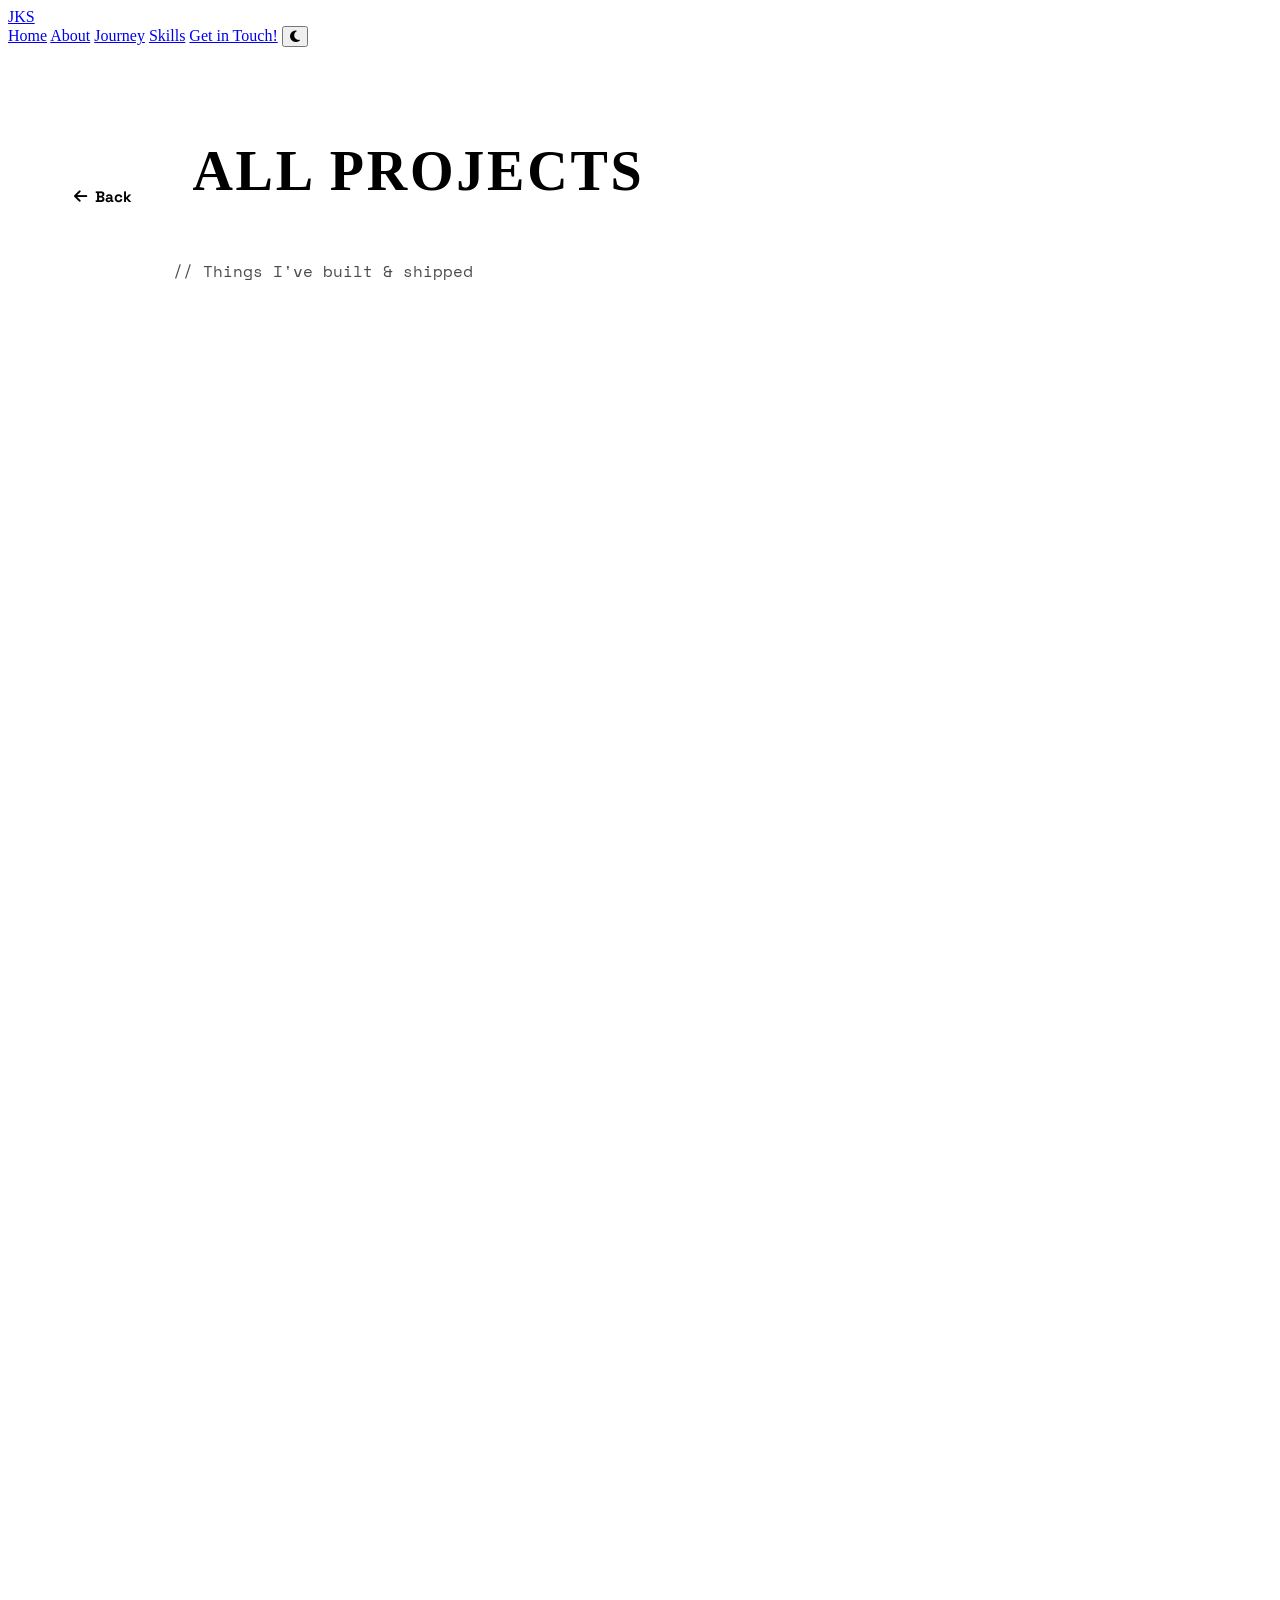
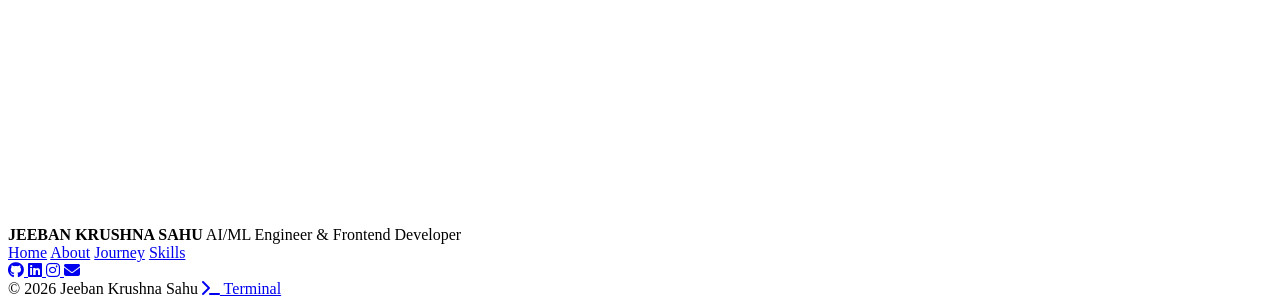
==== projects.html @ 5cf39b63 "Update URLs to custom domain and create production-ready README" ====
<!DOCTYPE html>
<html lang="en">

<head>
    <meta charset="UTF-8">
    <meta name="viewport" content="width=device-width, initial-scale=1.0">

    <!-- Primary Meta Tags -->
    <title>Projects | Jeeban Krushna Sahu</title>
    <meta name="title" content="Projects | Jeeban Krushna Sahu">
    <meta name="description"
        content="All projects by Jeeban Krushna Sahu — AI/ML Engineer & Frontend Developer. Explore HireByte, DiaGuard AI, Rewire, and more.">
    <meta name="author" content="Jeeban Krushna Sahu">
    <meta name="robots" content="index, follow">

    <!-- Canonical URL -->
    <link rel="canonical" href="https://jeebankrushnasahu.me/projects.html">

    <!-- Favicon -->
    <link rel="icon" type="image/svg+xml" href="favicon.svg">

    <!-- Preconnect -->
    <link rel="preconnect" href="https://fonts.googleapis.com">
    <link rel="preconnect" href="https://fonts.gstatic.com" crossorigin>
    <link rel="preconnect" href="https://cdnjs.cloudflare.com">

    <!-- Stylesheets -->
    <link rel="preload" href="neo-styles.css" as="style">
    <link rel="stylesheet" href="neo-styles.css">
    <link rel="stylesheet" href="https://cdnjs.cloudflare.com/ajax/libs/font-awesome/6.4.0/css/all.min.css"
        media="print" onload="this.media='all'">
    <noscript>
        <link rel="stylesheet" href="https://cdnjs.cloudflare.com/ajax/libs/font-awesome/6.4.0/css/all.min.css">
    </noscript>
    <link
        href="https://fonts.googleapis.com/css2?family=Space+Grotesk:wght@400;600;700&family=Space+Mono:wght@400;700&family=Caveat:wght@400;700&display=swap"
        rel="stylesheet">

    <style>
        /* ── Projects Page Specific Styles ── */
        .projects-hero {
            padding: 3rem 3rem 1.5rem;
            border-bottom: 3px solid var(--border);
        }

        .projects-hero-inner {
            display: flex;
            align-items: center;
            gap: 1.5rem;
            flex-wrap: wrap;
        }

        .back-btn {
            display: inline-flex;
            align-items: center;
            gap: 0.5rem;
            padding: 0.55rem 1.1rem;
            background: var(--white);
            border: 3px solid var(--border);
            box-shadow: 4px 4px 0 var(--border);
            color: var(--text);
            text-decoration: none;
            font-weight: 700;
            font-size: 0.95rem;
            transition: all 0.2s ease;
            font-family: 'Space Grotesk', sans-serif;
        }

        .back-btn:hover {
            transform: translate(4px, 4px);
            box-shadow: 0 0 0 var(--border);
        }

        .projects-page-title {
            font-size: clamp(2rem, 5vw, 3.5rem);
            font-weight: 700;
            background: var(--yellow);
            border: 4px solid var(--border);
            box-shadow: 6px 6px 0 var(--border);
            padding: 0.4rem 1.2rem;
            display: inline-block;
            letter-spacing: 0.05em;
        }

        .projects-subtitle {
            font-size: 1rem;
            color: var(--text);
            opacity: 0.7;
            margin-top: 0.75rem;
            font-family: 'Space Mono', monospace;
        }

        /* ── Projects Grid ── */
        .projects-container {
            padding: 2rem 3rem 4rem;
        }

        .projects-grid {
            display: grid;
            grid-template-columns: repeat(auto-fill, minmax(340px, 1fr));
            gap: 2rem;
            margin-top: 2rem;
        }

        /* ── Project Card ── */
        .project-card {
            background: var(--white);
            border: 3px solid var(--border);
            box-shadow: 6px 6px 0 var(--border);
            padding: 1.75rem;
            display: flex;
            flex-direction: column;
            gap: 1rem;
            transition: transform 0.2s ease, box-shadow 0.2s ease;
            opacity: 0;
            animation: none;
            position: relative;
            overflow: hidden;
        }

        .project-card.fade-in {
            animation: fadeInUp 0.6s ease forwards;
        }

        .project-card:hover {
            transform: translate(-4px, -4px);
            box-shadow: 10px 10px 0 var(--border);
        }

        /* Accent stripe at top of card */
        .project-card::before {
            content: '';
            position: absolute;
            top: 0;
            left: 0;
            right: 0;
            height: 6px;
        }

        .project-card.accent-cyan::before {
            background: var(--cyan);
        }

        .project-card.accent-pink::before {
            background: var(--pink);
        }

        .project-card.accent-yellow::before {
            background: var(--yellow);
        }

        .project-card.accent-green::before {
            background: var(--accent);
        }

        .project-card-header {
            display: flex;
            align-items: flex-start;
            justify-content: space-between;
            gap: 1rem;
        }

        .project-emoji {
            font-size: 2.5rem;
            line-height: 1;
            flex-shrink: 0;
        }

        .project-status {
            font-size: 0.7rem;
            font-weight: 700;
            font-family: 'Space Mono', monospace;
            padding: 0.2rem 0.55rem;
            border: 2px solid var(--border);
            text-transform: uppercase;
            letter-spacing: 0.05em;
            flex-shrink: 0;
        }

        .status-live {
            background: var(--cyan);
            color: var(--text);
        }

        .status-wip {
            background: var(--yellow);
            color: var(--text);
        }

        .status-github {
            background: var(--accent);
            color: var(--text);
        }

        .project-name {
            font-size: 1.4rem;
            font-weight: 700;
            color: var(--text);
            margin: 0;
        }

        .project-tagline {
            font-size: 0.85rem;
            font-family: 'Space Mono', monospace;
            color: var(--text);
            opacity: 0.65;
            margin: 0;
        }

        .project-desc {
            font-size: 0.95rem;
            line-height: 1.6;
            color: var(--text);
            margin: 0;
            flex-grow: 1;
        }

        /* Tech tags */
        .project-tags {
            display: flex;
            flex-wrap: wrap;
            gap: 0.45rem;
        }

        .project-tag {
            font-size: 0.75rem;
            font-family: 'Space Mono', monospace;
            font-weight: 700;
            padding: 0.2rem 0.6rem;
            background: var(--white);
            border: 2px solid var(--border);
            color: var(--text);
        }

        body[data-theme="dark"] .project-tag {
            background: var(--bg);
        }

        /* Action buttons */
        .project-actions {
            display: flex;
            gap: 0.75rem;
            flex-wrap: wrap;
            margin-top: auto;
        }

        .proj-btn {
            display: inline-flex;
            align-items: center;
            gap: 0.45rem;
            padding: 0.5rem 1rem;
            border: 2.5px solid var(--border);
            font-weight: 700;
            font-size: 0.85rem;
            text-decoration: none;
            color: var(--text);
            transition: all 0.2s ease;
            font-family: 'Space Grotesk', sans-serif;
            box-shadow: 3px 3px 0 var(--border);
        }

        .proj-btn:hover {
            transform: translate(3px, 3px);
            box-shadow: 0 0 0 var(--border);
        }

        .proj-btn-live {
            background: var(--cyan);
        }

        .proj-btn-github {
            background: var(--yellow);
        }

        .proj-btn-demo {
            background: var(--accent);
        }

        /* Stagger delay for cards */
        .project-card:nth-child(1) {
            animation-delay: 0.05s;
        }

        .project-card:nth-child(2) {
            animation-delay: 0.15s;
        }

        .project-card:nth-child(3) {
            animation-delay: 0.25s;
        }

        .project-card:nth-child(4) {
            animation-delay: 0.35s;
        }

        .project-card:nth-child(5) {
            animation-delay: 0.45s;
        }

        .project-card:nth-child(6) {
            animation-delay: 0.55s;
        }

        .project-card:nth-child(7) {
            animation-delay: 0.65s;
        }

        .project-card:nth-child(8) {
            animation-delay: 0.75s;
        }

        .project-card:nth-child(9) {
            animation-delay: 0.85s;
        }

        /* ── Responsive ── */
        @media (max-width: 768px) {
            .projects-hero {
                padding: 2rem 1.25rem 1rem;
            }

            .projects-container {
                padding: 1.25rem 1.25rem 3rem;
            }

            .projects-grid {
                grid-template-columns: 1fr;
                gap: 1.25rem;
            }

            .projects-page-title {
                font-size: 1.8rem;
            }
        }
    </style>
</head>

<body>
    <div class="page-wrapper">

        <!-- Navbar -->
        <nav class="navbar">
            <div class="nav-content">
                <a href="index.html" class="nav-brand">JKS</a>
                <div class="nav-right">
                    <a href="index.html#hero" class="nav-link">Home</a>
                    <a href="index.html#about" class="nav-link">About</a>
                    <a href="index.html#experience" class="nav-link">Journey</a>
                    <a href="index.html#skills" class="nav-link">Skills</a>
                    <a href="index.html#contact" class="nav-cta">Get in Touch!</a>
                    <button id="theme-toggle" class="theme-toggle-nav" aria-label="Toggle theme">
                        <i class="fas fa-moon"></i>
                    </button>
                </div>
            </div>
        </nav>

        <!-- Page Header -->
        <div class="projects-hero">
            <div class="projects-hero-inner">
                <a href="index.html#experience" class="back-btn">
                    <i class="fas fa-arrow-left"></i> Back
                </a>
                <div>
                    <h1 class="projects-page-title">ALL PROJECTS</h1>
                    <p class="projects-subtitle">// Things I've built &amp; shipped</p>
                </div>
            </div>
        </div>

        <!-- Projects Grid -->
        <div class="projects-container">
            <div class="projects-grid" id="projects-grid">

                <!-- Project 1: HireByte -->
                <div class="project-card accent-cyan">
                    <div class="project-card-header">
                        <span class="project-emoji">💼</span>
                        <span class="project-status status-live">Live</span>
                    </div>
                    <h2 class="project-name">HireByte</h2>
                    <p class="project-tagline">Resume Builder Platform</p>
                    <p class="project-desc">
                        A modern &amp; ATS-friendly resume building platform that simplifies the hiring process for
                        both recruiters and candidates. Features real-time preview, multiple templates, and
                        Firebase-powered storage.
                    </p>
                    <div class="project-tags">
                        <span class="project-tag">Next.js</span>
                        <span class="project-tag">TypeScript</span>
                        <span class="project-tag">Firebase</span>
                        <span class="project-tag">Tailwind CSS</span>
                    </div>
                    <div class="project-actions">
                        <a href="https://hirebyte.vercel.app/" target="_blank" class="proj-btn proj-btn-live">
                            <i class="fas fa-external-link-alt"></i> Live Demo
                        </a>
                        <a href="https://github.com/Jeeban-2006/HireByte" target="_blank"
                            class="proj-btn proj-btn-github">
                            <i class="fab fa-github"></i> GitHub
                        </a>
                    </div>
                </div>

                <!-- Project 2: DiaGuard AI -->
                <div class="project-card accent-green">
                    <div class="project-card-header">
                        <span class="project-emoji">🏥</span>
                        <span class="project-status status-github">GitHub</span>
                    </div>
                    <h2 class="project-name">DiaGuard AI</h2>
                    <p class="project-tagline">Healthcare Web App</p>
                    <p class="project-desc">
                        A preventive healthcare web application that uses AI and Machine Learning to monitor
                        and manage diabetes effectively. Provides personalized insights, risk scoring, and
                        health tracking dashboards.
                    </p>
                    <div class="project-tags">
                        <span class="project-tag">Python</span>
                        <span class="project-tag">Machine Learning</span>
                        <span class="project-tag">React</span>
                        <span class="project-tag">Data Science</span>
                    </div>
                    <div class="project-actions">
                        <a href="https://github.com/Jeeban-2006/diaguard" target="_blank"
                            class="proj-btn proj-btn-github">
                            <i class="fab fa-github"></i> GitHub
                        </a>
                    </div>
                </div>

                <!-- Project 3: Rewire -->
                <div class="project-card accent-yellow">
                    <div class="project-card-header">
                        <span class="project-emoji">✅</span>
                        <span class="project-status status-live">Live</span>
                    </div>
                    <h2 class="project-name">Rewire</h2>
                    <p class="project-tagline">Advanced ToDo App</p>
                    <p class="project-desc">
                        A sleek and advanced task management application built with Next.js &amp; TypeScript.
                        Features drag-and-drop task reordering, priority levels, due dates, and a clean
                        dark-mode interface for a seamless user experience.
                    </p>
                    <div class="project-tags">
                        <span class="project-tag">Next.js</span>
                        <span class="project-tag">TypeScript</span>
                        <span class="project-tag">Tailwind CSS</span>
                    </div>
                    <div class="project-actions">
                        <a href="https://rewire-todo.netlify.app/" target="_blank" class="proj-btn proj-btn-live">
                            <i class="fas fa-external-link-alt"></i> Live Demo
                        </a>
                    </div>
                </div>

                <!-- Project 4: marjoballabani.me (This Portfolio) -->
                <div class="project-card accent-pink">
                    <div class="project-card-header">
                        <span class="project-emoji">🌐</span>
                        <span class="project-status status-live">Live</span>
                    </div>
                    <h2 class="project-name">Portfolio Website</h2>
                    <p class="project-tagline">Personal Developer Portfolio</p>
                    <p class="project-desc">
                        This very website! A neo-brutalist styled personal portfolio showcasing my projects,
                        skills, and journey. Features a custom loading animation, scroll-driven effects,
                        an interactive map, and a terminal easter-egg page.
                    </p>
                    <div class="project-tags">
                        <span class="project-tag">HTML</span>
                        <span class="project-tag">CSS</span>
                        <span class="project-tag">JavaScript</span>
                        <span class="project-tag">Leaflet.js</span>
                    </div>
                    <div class="project-actions">
                        <a href="index.html" class="proj-btn proj-btn-live">
                            <i class="fas fa-external-link-alt"></i> View Site
                        </a>
                        <a href="https://github.com/Jeeban-2006/marjoballabani.me" target="_blank"
                            class="proj-btn proj-btn-github">
                            <i class="fab fa-github"></i> GitHub
                        </a>
                    </div>
                </div>

                <!-- Project 5: ScamShield -->
                <div class="project-card accent-cyan">
                    <div class="project-card-header">
                        <span class="project-emoji">🛡️</span>
                        <span class="project-status status-live">Live</span>
                    </div>
                    <h2 class="project-name">ScamShield</h2>
                    <p class="project-tagline">AI-Powered Scam Detection Platform</p>
                    <p class="project-desc">
                        An advanced scam detection platform using AI &amp; ML to identify phishing links,
                        suspicious messages, and online fraud. Features a web app, browser extension,
                        WhatsApp bot, and real-time risk scoring powered by Groq Llama 3.3 70B.
                    </p>
                    <div class="project-tags">
                        <span class="project-tag">React</span>
                        <span class="project-tag">TypeScript</span>
                        <span class="project-tag">Django</span>
                        <span class="project-tag">scikit-learn</span>
                        <span class="project-tag">Firebase</span>
                        <span class="project-tag">MongoDB</span>
                    </div>
                    <div class="project-actions">
                        <a href="https://scam-shield-fawn.vercel.app/" target="_blank" class="proj-btn proj-btn-live">
                            <i class="fas fa-external-link-alt"></i> Live Demo
                        </a>
                        <a href="https://github.com/Jeeban-2006/Scam_Shield" target="_blank"
                            class="proj-btn proj-btn-github">
                            <i class="fab fa-github"></i> GitHub
                        </a>
                    </div>
                </div>

                <!-- Project 6: DSA Sync -->
                <div class="project-card accent-yellow">
                    <div class="project-card-header">
                        <span class="project-emoji">🚀</span>
                        <span class="project-status status-live">Live</span>
                    </div>
                    <h2 class="project-name">DSA Sync</h2>
                    <p class="project-tagline">AI-Powered Collaborative DSA Tracker</p>
                    <p class="project-desc">
                        A collaborative Data Structures &amp; Algorithms growth platform with AI-generated
                        insights, friend challenges, revision reminders, push notifications, and
                        a full PWA experience. Powered by Groq AI and built as a Next.js app.
                    </p>
                    <div class="project-tags">
                        <span class="project-tag">Next.js 14</span>
                        <span class="project-tag">TypeScript</span>
                        <span class="project-tag">MongoDB</span>
                        <span class="project-tag">Groq AI</span>
                        <span class="project-tag">PWA</span>
                        <span class="project-tag">Zustand</span>
                    </div>
                    <div class="project-actions">
                        <a href="https://dsa-sync.vercel.app/" target="_blank" class="proj-btn proj-btn-live">
                            <i class="fas fa-external-link-alt"></i> Live Demo
                        </a>
                        <a href="https://github.com/Jeeban-2006/DSA-Sync" target="_blank"
                            class="proj-btn proj-btn-github">
                            <i class="fab fa-github"></i> GitHub
                        </a>
                    </div>
                </div>

                <!-- Project 7: Cosmic Watch -->
                <div class="project-card accent-pink">
                    <div class="project-card-header">
                        <span class="project-emoji">🪐</span>
                        <span class="project-status status-live">Live</span>
                    </div>
                    <h2 class="project-name">Cosmic Watch v2</h2>
                    <p class="project-tagline">Space Exploration Web App</p>
                    <p class="project-desc">
                        An immersive cosmic exploration app featuring live space data, real-time
                        satellite tracking, celestial event countdowns, and stunning space visuals.
                        Built for space enthusiasts who want to stay connected to the universe.
                    </p>
                    <div class="project-tags">
                        <span class="project-tag">JavaScript</span>
                        <span class="project-tag">HTML/CSS</span>
                        <span class="project-tag">Space APIs</span>
                    </div>
                    <div class="project-actions">
                        <a href="https://cosmicwatch.vercel.app/" target="_blank" class="proj-btn proj-btn-live">
                            <i class="fas fa-external-link-alt"></i> Live Demo
                        </a>
                        <a href="https://github.com/Jeeban-2006/Cosmic_Watch_v2" target="_blank"
                            class="proj-btn proj-btn-github">
                            <i class="fab fa-github"></i> GitHub
                        </a>
                    </div>
                </div>

                <!-- Project 8: NASA Explorer -->
                <div class="project-card accent-green">
                    <div class="project-card-header">
                        <span class="project-emoji">🌌</span>
                        <span class="project-status status-live">Live</span>
                    </div>
                    <h2 class="project-name">NASA Explorer</h2>
                    <p class="project-tagline">Space Discovery Web App</p>
                    <p class="project-desc">
                        An interactive space explorer powered by NASA APIs. Discover the Astronomy
                        Picture of the Day, real Mars rover photos, exoplanets, satellite tracking,
                        and a space quiz — all wrapped in a 3D starfield canvas experience.
                    </p>
                    <div class="project-tags">
                        <span class="project-tag">JavaScript</span>
                        <span class="project-tag">NASA API</span>
                        <span class="project-tag">N2YO API</span>
                        <span class="project-tag">Canvas</span>
                        <span class="project-tag">HTML/CSS</span>
                    </div>
                    <div class="project-actions">
                        <a href="https://nasa-explorer0.netlify.app/" target="_blank" class="proj-btn proj-btn-live">
                            <i class="fas fa-external-link-alt"></i> Live Demo
                        </a>
                        <a href="https://github.com/Jeeban-2006/NASA-Explorer" target="_blank"
                            class="proj-btn proj-btn-github">
                            <i class="fab fa-github"></i> GitHub
                        </a>
                    </div>
                </div>

                <!-- Project 9: Bondly -->
                <div class="project-card accent-cyan">
                    <div class="project-card-header">
                        <span class="project-emoji">🤝</span>
                        <span class="project-status status-wip">WIP</span>
                    </div>
                    <h2 class="project-name">Bondly</h2>
                    <p class="project-tagline">AI Connector Platform</p>
                    <p class="project-desc">
                        An AI-powered connector platform designed to bridge people, ideas, and
                        opportunities intelligently. Leverages machine learning to create meaningful
                        connections and facilitate collaboration in a smart, context-aware way.
                    </p>
                    <div class="project-tags">
                        <span class="project-tag">AI/ML</span>
                        <span class="project-tag">Next.js</span>
                        <span class="project-tag">TypeScript</span>
                    </div>
                    <div class="project-actions">
                        <a href="https://github.com/Jeeban-2006/bondly-ai-connector" target="_blank"
                            class="proj-btn proj-btn-github">
                            <i class="fab fa-github"></i> GitHub
                        </a>
                    </div>
                </div>

            </div>
        </div>

        <!-- Footer -->
        <footer class="footer">
            <div class="footer-compact">
                <div class="footer-main">
                    <div class="footer-brand-compact">
                        <strong>JEEBAN KRUSHNA SAHU</strong>
                        <span>AI/ML Engineer &amp; Frontend Developer</span>
                    </div>
                    <div class="footer-nav-compact">
                        <a href="index.html#hero">Home</a>
                        <a href="index.html#about">About</a>
                        <a href="index.html#experience">Journey</a>
                        <a href="index.html#skills">Skills</a>
                    </div>
                    <div class="footer-social-compact">
                        <a href="https://github.com/Jeeban-2006" target="_blank" title="GitHub">
                            <i class="fab fa-github"></i>
                        </a>
                        <a href="https://linkedin.com/in/jeeban-krushna-sahu-004228301" target="_blank"
                            title="LinkedIn">
                            <i class="fab fa-linkedin"></i>
                        </a>
                        <a href="https://www.instagram.com/jenext.exe" target="_blank" title="Instagram">
                            <i class="fab fa-instagram"></i>
                        </a>
                        <a href="mailto:jeebankrushnasahu1@gmail.com" title="Email">
                            <i class="fas fa-envelope"></i>
                        </a>
                    </div>
                </div>
                <div class="footer-bottom-compact">
                    <span>© 2026 Jeeban Krushna Sahu</span>
                    <a href="terminal.html" class="footer-terminal-link-compact">
                        <i class="fas fa-terminal"></i> Terminal
                    </a>
                </div>
            </div>
        </footer>

    </div><!-- /page-wrapper -->

    <script>
        // Dark mode — sync with localStorage (same as main site)
        const savedTheme = localStorage.getItem('theme') || 'light';
        if (savedTheme === 'dark') {
            document.body.setAttribute('data-theme', 'dark');
            document.getElementById('theme-toggle').innerHTML = '<i class="fas fa-sun"></i>';
        }

        document.getElementById('theme-toggle').addEventListener('click', () => {
            const isDark = document.body.getAttribute('data-theme') === 'dark';
            if (isDark) {
                document.body.removeAttribute('data-theme');
                localStorage.setItem('theme', 'light');
                document.getElementById('theme-toggle').innerHTML = '<i class="fas fa-moon"></i>';
            } else {
                document.body.setAttribute('data-theme', 'dark');
                localStorage.setItem('theme', 'dark');
                document.getElementById('theme-toggle').innerHTML = '<i class="fas fa-sun"></i>';
            }
        });

        // Navbar hide/show on scroll
        let lastScroll = 0;
        const navbar = document.querySelector('.navbar');
        window.addEventListener('scroll', () => {
            const currentScroll = window.scrollY;
            if (currentScroll > lastScroll && currentScroll > 80) {
                navbar.classList.add('navbar-hidden');
            } else {
                navbar.classList.remove('navbar-hidden');
            }
            lastScroll = currentScroll;
        });

        // Fade-in animation for cards via IntersectionObserver
        const cards = document.querySelectorAll('.project-card');
        const observer = new IntersectionObserver((entries) => {
            entries.forEach(entry => {
                if (entry.isIntersecting) {
                    entry.target.classList.add('fade-in');
                    observer.unobserve(entry.target);
                }
            });
        }, { threshold: 0.1 });

        cards.forEach(card => observer.observe(card));
    </script>
</body>

</html>
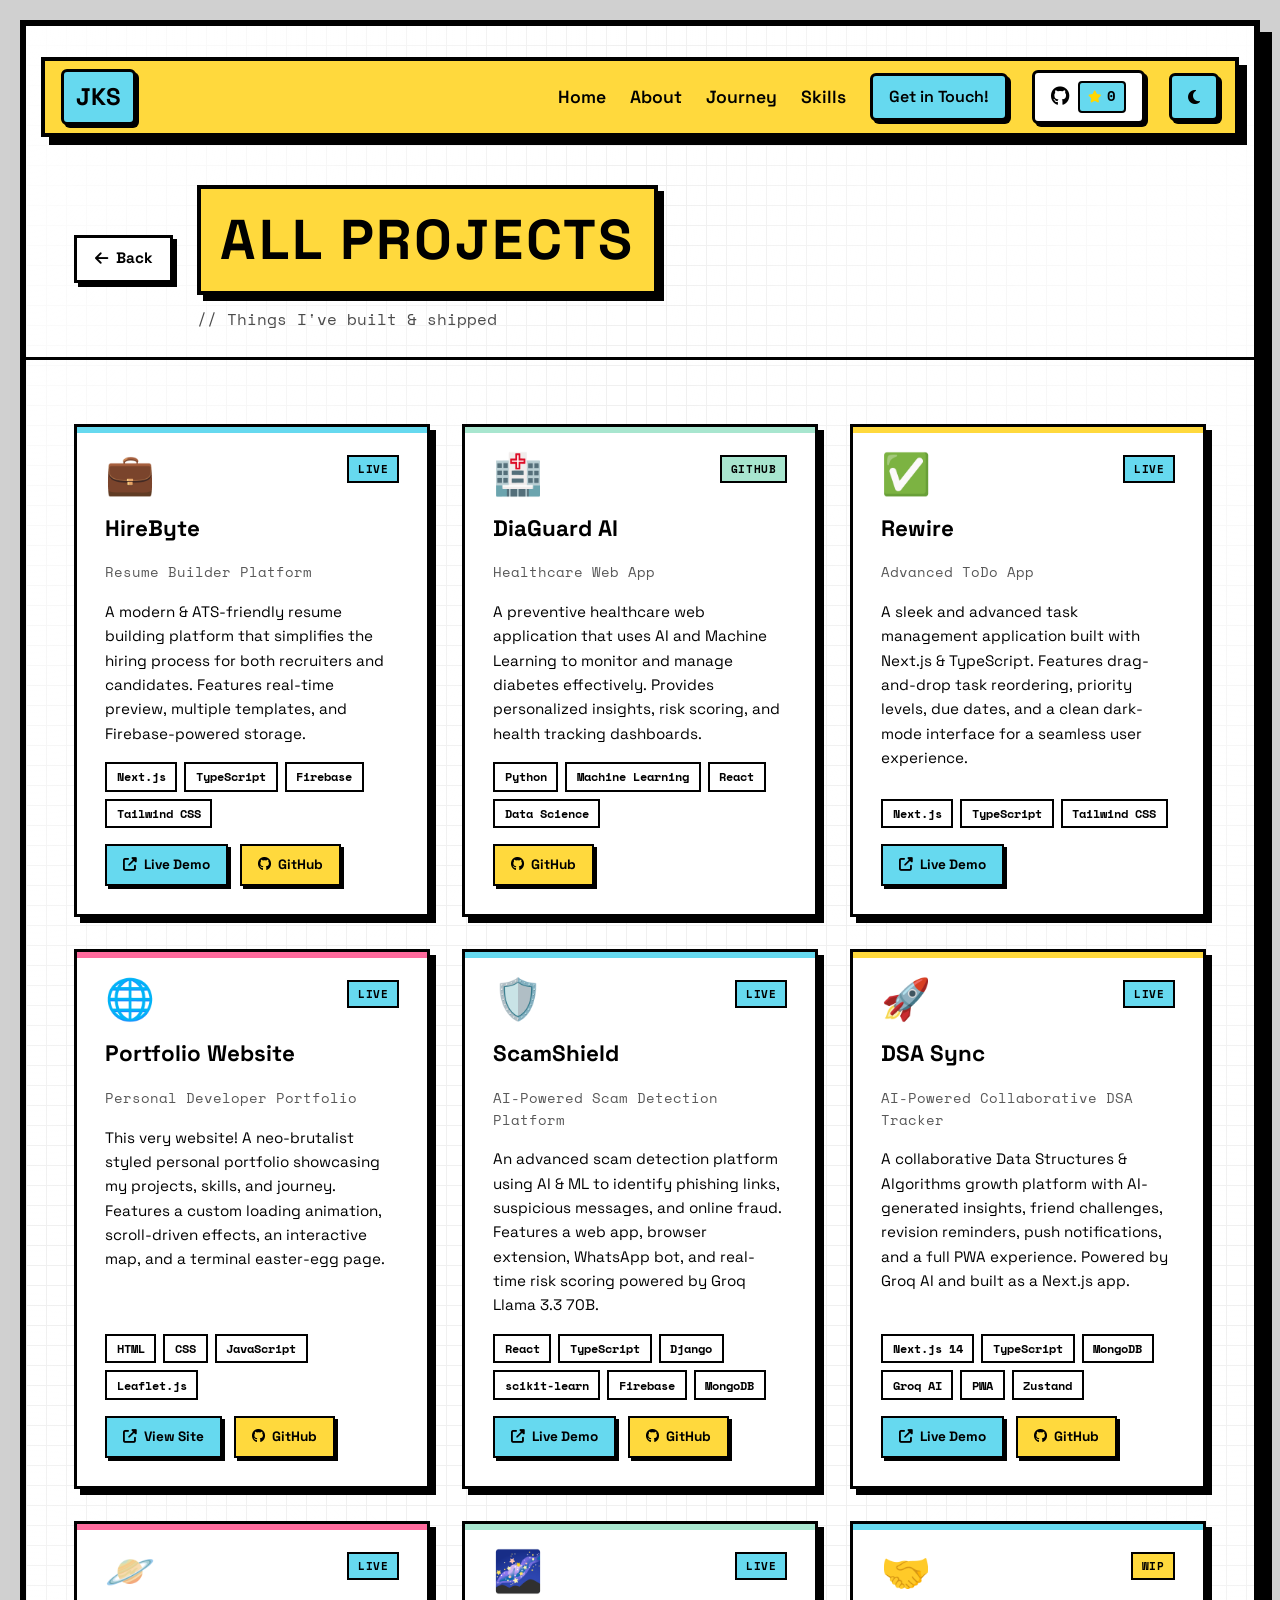
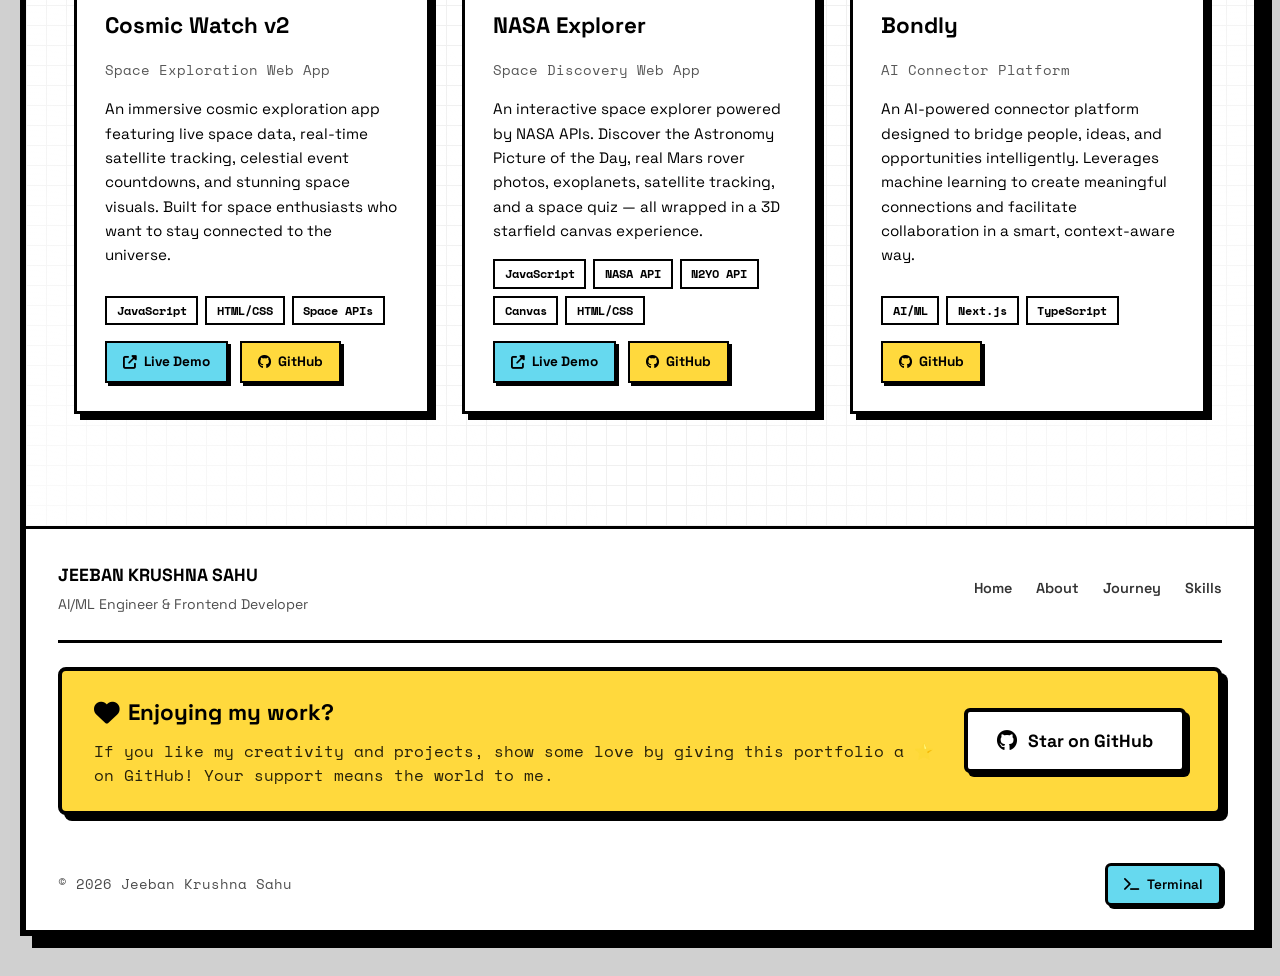
==== commit 1d556dde: "Add GitHub star badge and CTA to portfolio pages with star count fetcher" ====
--- a/projects.html
+++ b/projects.html
@@ -348,6 +348,13 @@
                     <a href="index.html#experience" class="nav-link">Journey</a>
                     <a href="index.html#skills" class="nav-link">Skills</a>
                     <a href="index.html#contact" class="nav-cta">Get in Touch!</a>
+                    <a href="https://github.com/Jeeban-2006/jeebankrushnasahu.me" target="_blank" class="github-star-badge" id="github-star-badge" title="Star on GitHub">
+                        <i class="fab fa-github"></i>
+                        <span class="star-count" id="star-count">
+                            <i class="fas fa-star"></i>
+                            <span id="star-number">...</span>
+                        </span>
+                    </a>
                     <button id="theme-toggle" class="theme-toggle-nav" aria-label="Toggle theme">
                         <i class="fas fa-moon"></i>
                     </button>
@@ -477,7 +484,7 @@
                         <a href="index.html" class="proj-btn proj-btn-live">
                             <i class="fas fa-external-link-alt"></i> View Site
                         </a>
-                        <a href="https://github.com/Jeeban-2006/marjoballabani.me" target="_blank"
+                        <a href="https://github.com/Jeeban-2006/jeebankrushnasahu.me" target="_blank"
                             class="proj-btn proj-btn-github">
                             <i class="fab fa-github"></i> GitHub
                         </a>
@@ -667,6 +674,23 @@
                         </a>
                     </div>
                 </div>
+                
+                <!-- GitHub Star CTA -->
+                <div class="github-star-cta">
+                    <div class="github-star-cta-content">
+                        <div class="github-star-cta-title">
+                            <i class="fas fa-heart"></i> Enjoying my work?
+                        </div>
+                        <p class="github-star-cta-text">
+                            If you like my creativity and projects, show some love by giving this portfolio a ⭐ on GitHub! Your support means the world to me.
+                        </p>
+                    </div>
+                    <a href="https://github.com/Jeeban-2006/jeebankrushnasahu.me" target="_blank" class="github-star-cta-btn">
+                        <i class="fab fa-github"></i>
+                        Star on GitHub
+                    </a>
+                </div>
+                
                 <div class="footer-bottom-compact">
                     <span>© 2026 Jeeban Krushna Sahu</span>
                     <a href="terminal.html" class="footer-terminal-link-compact">
@@ -679,6 +703,76 @@
     </div><!-- /page-wrapper -->
 
     <script>
+        // GitHub Star Count Fetcher
+        async function fetchGitHubStars() {
+            const starNumber = document.getElementById('star-number');
+            try {
+                const response = await fetch('https://api.github.com/repos/Jeeban-2006/jeebankrushnasahu.me');
+                if (!response.ok) throw new Error('Failed to fetch');
+                const data = await response.json();
+                const stars = data.stargazers_count;
+                
+                // Animate the number
+                animateStarCount(0, stars, starNumber);
+                
+                // Store in localStorage with timestamp
+                localStorage.setItem('githubStars', stars);
+                localStorage.setItem('githubStarsTimestamp', Date.now());
+            } catch (error) {
+                console.error('Error fetching GitHub stars:', error);
+                // Try to use cached value
+                const cachedStars = localStorage.getItem('githubStars');
+                if (cachedStars) {
+                    starNumber.textContent = cachedStars;
+                } else {
+                    starNumber.textContent = '0';
+                }
+            }
+        }
+
+        // Animate star count
+        function animateStarCount(start, end, element) {
+            const duration = 1000; // 1 second
+            const startTime = Date.now();
+            
+            function update() {
+                const currentTime = Date.now();
+                const elapsed = currentTime - startTime;
+                const progress = Math.min(elapsed / duration, 1);
+                
+                const current = Math.floor(start + (end - start) * progress);
+                element.textContent = current;
+                
+                if (progress < 1) {
+                    requestAnimationFrame(update);
+                }
+            }
+            
+            requestAnimationFrame(update);
+        }
+
+        // Check if we should fetch new data (every 5 minutes)
+        function shouldFetchStars() {
+            const timestamp = localStorage.getItem('githubStarsTimestamp');
+            if (!timestamp) return true;
+            const fiveMinutes = 5 * 60 * 1000;
+            return (Date.now() - parseInt(timestamp)) > fiveMinutes;
+        }
+
+        // Initialize star count on page load
+        window.addEventListener('load', () => {
+            const cachedStars = localStorage.getItem('githubStars');
+            const starNumber = document.getElementById('star-number');
+            
+            if (cachedStars && !shouldFetchStars()) {
+                starNumber.textContent = cachedStars;
+            }
+            
+            if (shouldFetchStars()) {
+                fetchGitHubStars();
+            }
+        });
+
         // Dark mode — sync with localStorage (same as main site)
         const savedTheme = localStorage.getItem('theme') || 'light';
         if (savedTheme === 'dark') {
--- a/neo-styles.css
+++ b/neo-styles.css
@@ -0,0 +1,3671 @@
+* {
+  margin: 0;
+  padding: 0;
+  box-sizing: border-box;
+}
+
+html {
+  scroll-behavior: smooth;
+}
+
+/* Loading Screen */
+.loader-overlay {
+  position: fixed;
+  top: 0;
+  left: 0;
+  width: 100%;
+  height: 100%;
+  background: var(--yellow);
+  display: flex;
+  flex-direction: column;
+  align-items: center;
+  justify-content: center;
+  gap: 3rem;
+  z-index: 99999;
+  transition: opacity 0.3s ease, visibility 0.3s ease;
+}
+
+.loader-overlay.hidden {
+  opacity: 0;
+  visibility: hidden;
+}
+
+.loader-shapes {
+  position: absolute;
+  width: 100%;
+  height: 100%;
+  top: 0;
+  left: 0;
+  overflow: hidden;
+  pointer-events: none;
+}
+
+.loader-shape-svg {
+  position: absolute;
+  animation: float-deco 3s ease-in-out infinite;
+}
+
+.loader-shape-1 {
+  top: 15%;
+  left: 10%;
+  animation-delay: 0s;
+}
+
+.loader-shape-2 {
+  top: 20%;
+  right: 15%;
+  animation-delay: 0.5s;
+}
+
+.loader-shape-3 {
+  bottom: 20%;
+  left: 15%;
+  animation-delay: 1s;
+}
+
+.loader-wrapper {
+  display: flex;
+  gap: 1.5rem;
+  align-items: center;
+  position: relative;
+  z-index: 2;
+}
+
+.loader-letter {
+  font-size: 6rem;
+  font-weight: 700;
+  font-family: 'Space Grotesk', sans-serif;
+  background: var(--white);
+  border: 6px solid var(--border);
+  box-shadow: 12px 12px 0 var(--border);
+  width: 120px;
+  height: 120px;
+  display: flex;
+  align-items: center;
+  justify-content: center;
+  animation: letter-pop 0.6s cubic-bezier(0.68, -0.55, 0.265, 1.55) forwards;
+  opacity: 0;
+  transform: scale(0) rotate(-180deg);
+}
+
+.loader-letter:nth-child(1) {
+  background: var(--cyan);
+  animation-delay: 0.1s;
+}
+
+.loader-letter:nth-child(2) {
+  background: var(--pink);
+  animation-delay: 0.2s;
+}
+
+.loader-progress-bar {
+  width: 300px;
+  height: 20px;
+  background: var(--white);
+  border: 4px solid var(--border);
+  box-shadow: 6px 6px 0 var(--border);
+  position: relative;
+  overflow: hidden;
+  z-index: 2;
+}
+
+.loader-progress-fill {
+  height: 100%;
+  background: var(--yellow);
+  width: 0%;
+  animation: progress-fill 0.8s ease-out forwards;
+  animation-delay: 0.3s;
+  position: relative;
+}
+
+.loader-progress-fill::after {
+  content: '';
+  position: absolute;
+  top: 0;
+  right: 0;
+  width: 4px;
+  height: 100%;
+  background: var(--border);
+}
+
+@keyframes letter-pop {
+  0% {
+    opacity: 0;
+    transform: scale(0) rotate(-180deg);
+  }
+  100% {
+    opacity: 1;
+    transform: scale(1) rotate(0deg);
+  }
+}
+
+@keyframes progress-fill {
+  0% {
+    width: 0%;
+  }
+  100% {
+    width: 100%;
+  }
+}
+
+@keyframes float-deco {
+  0%, 100% {
+    transform: translateY(0) rotate(0deg);
+  }
+  50% {
+    transform: translateY(-20px) rotate(10deg);
+  }
+}
+
+@media (max-width: 768px) {
+  .loader-letter {
+    font-size: 4rem;
+    width: 90px;
+    height: 90px;
+    border: 4px solid var(--border);
+    box-shadow: 8px 8px 0 var(--border);
+  }
+
+  .loader-wrapper {
+    gap: 1rem;
+  }
+
+  .loader-progress-bar {
+    width: 220px;
+    height: 16px;
+    box-shadow: 4px 4px 0 var(--border);
+  }
+
+  .loader-shape-svg svg {
+    width: 60px;
+    height: 60px;
+  }
+
+  .loader-shape-1 {
+    top: 10%;
+    left: 5%;
+  }
+
+  .loader-shape-2 {
+    top: 15%;
+    right: 8%;
+  }
+
+  .loader-shape-3 {
+    bottom: 15%;
+    left: 8%;
+  }
+}
+
+:root {
+  --bg: #ffffff;
+  --text: #000000;
+  --border: #000000;
+  --primary: #66d9ef;
+  --secondary: #ffd93d;
+  --accent: #a8e6cf;
+  --pink: #ff6b9d;
+  --white: #FFFFFF;
+  --yellow: #ffd93d;
+  --cyan: #66d9ef;
+  --shadow-offset: 4px;
+  --border-width: 3px;
+}
+
+body[data-theme="dark"] {
+  --bg: #1a1a1a;
+  --text: #ffffff;
+  --border: #a8e6cf;
+  --white: #2a2a2a;
+  background: #0a0a0a;
+}
+
+/* Progress Bar */
+.progress-bar-container {
+  position: fixed;
+  top: 0;
+  left: 0;
+  width: 100%;
+  height: 12px;
+  background: var(--white);
+  border-bottom: 4px solid var(--border);
+  z-index: 10000;
+}
+
+.progress-bar-fill {
+  height: 100%;
+  width: 0%;
+  background: var(--yellow);
+  transition: width 0.1s ease;
+  border-right: 4px solid var(--border);
+}
+
+.progress-checkpoints {
+  position: absolute;
+  top: 0;
+  left: 0;
+  width: 100%;
+  height: 100%;
+  display: flex;
+  justify-content: space-between;
+  padding: 0 5%;
+}
+
+.checkpoint {
+  position: relative;
+  display: flex;
+  flex-direction: column;
+  align-items: center;
+  justify-content: center;
+  cursor: pointer;
+  height: 100%;
+}
+
+.checkpoint-dot {
+  width: 12px;
+  height: 12px;
+  min-width: 12px;
+  min-height: 12px;
+  background: var(--white);
+  border: 3px solid var(--border);
+  border-radius: 50%;
+  position: relative;
+  top: 0;
+  transition: all 0.3s ease;
+  z-index: 2;
+  flex-shrink: 0;
+}
+
+.checkpoint.active .checkpoint-dot {
+  background: var(--yellow);
+  transform: scale(1.3);
+  box-shadow: 0 0 0 3px var(--white);
+}
+
+.checkpoint-label {
+  display: none;
+}
+
+body[data-theme="dark"] .progress-bar-container {
+  background: var(--bg);
+}
+
+body[data-theme="dark"] .checkpoint.active .checkpoint-dot {
+  background: var(--secondary);
+}
+
+/* Neo-brutalist Scrollbars */
+::-webkit-scrollbar {
+  width: 16px;
+  height: 16px;
+}
+
+::-webkit-scrollbar-track {
+  background: var(--white);
+  border-left: 3px solid #000;
+}
+
+::-webkit-scrollbar-thumb {
+  background: var(--yellow);
+  border: 3px solid #000;
+  border-radius: 0;
+  box-shadow: 3px 0 0 #000;
+}
+
+::-webkit-scrollbar-thumb:hover {
+  background: var(--cyan);
+}
+
+::-webkit-scrollbar-thumb:active {
+  background: var(--pink);
+  box-shadow: none;
+}
+
+::-webkit-scrollbar-corner {
+  background: var(--white);
+  border-left: 3px solid #000;
+  border-top: 3px solid #000;
+}
+
+/* Firefox scrollbar */
+* {
+  scrollbar-width: auto;
+  scrollbar-color: var(--yellow) var(--white);
+}
+
+body[data-theme="dark"] ::-webkit-scrollbar-track {
+  background: var(--bg);
+  border-left: 3px solid var(--border);
+}
+
+body[data-theme="dark"] ::-webkit-scrollbar-thumb {
+  background: var(--secondary);
+  border: 3px solid var(--border);
+  box-shadow: 3px 0 0 var(--border);
+}
+
+body[data-theme="dark"] ::-webkit-scrollbar-thumb:hover {
+  background: var(--pink);
+}
+
+body[data-theme="dark"] ::-webkit-scrollbar-thumb:active {
+  background: var(--cyan);
+  box-shadow: none;
+}
+
+body[data-theme="dark"] ::-webkit-scrollbar-corner {
+  background: var(--bg);
+  border-left: 3px solid var(--border);
+  border-top: 3px solid var(--border);
+}
+
+body[data-theme="dark"] * {
+  scrollbar-color: var(--secondary) var(--bg);
+}
+
+body[data-theme="dark"] .page-wrapper {
+  background:
+    radial-gradient(ellipse at top left, rgba(26, 26, 26, 0.9) 0%, transparent 35%),
+    radial-gradient(ellipse at top right, rgba(26, 26, 26, 0.9) 0%, transparent 35%),
+    radial-gradient(ellipse at bottom left, rgba(26, 26, 26, 0.9) 0%, transparent 35%),
+    radial-gradient(ellipse at bottom right, rgba(26, 26, 26, 0.9) 0%, transparent 35%),
+    repeating-linear-gradient(
+      90deg,
+      rgba(255, 255, 255, 0.05) 0px,
+      rgba(255, 255, 255, 0.05) 1px,
+      transparent 1px,
+      transparent 20px
+    ),
+    repeating-linear-gradient(
+      0deg,
+      rgba(255, 255, 255, 0.05) 0px,
+      rgba(255, 255, 255, 0.05) 1px,
+      transparent 1px,
+      transparent 20px
+    ),
+    var(--bg);
+}
+
+body[data-theme="dark"] .navbar {
+  background: #2a2a2a;
+}
+
+body[data-theme="dark"] .hero {
+  background: transparent;
+}
+
+body[data-theme="dark"] .page-gap {
+  background: #0a0a0a;
+}
+
+body[data-theme="dark"] .paper-tear svg path[fill="#d0d0d0"] {
+  fill: #0a0a0a;
+}
+
+body[data-theme="dark"] .paper-tear svg path[fill="#ffffff"] {
+  fill: #1a1a1a;
+}
+
+body[data-theme="dark"] .tape-sticker {
+  background: rgba(255, 217, 61, 0.6);
+  border: 2px solid rgba(255, 255, 255, 0.1);
+}
+
+body {
+  font-family: 'Space Grotesk', sans-serif;
+  background: #d0d0d0;
+  color: var(--text);
+  line-height: 1.6;
+  min-height: 100vh;
+  margin: 0;
+  padding: 20px;
+  overflow-y: auto;
+}
+
+.page-wrapper {
+  padding-top: 16px;
+  background:
+    radial-gradient(ellipse at top left, rgba(255, 255, 255, 0.9) 0%, transparent 35%),
+    radial-gradient(ellipse at top right, rgba(255, 255, 255, 0.9) 0%, transparent 35%),
+    radial-gradient(ellipse at bottom left, rgba(255, 255, 255, 0.9) 0%, transparent 35%),
+    radial-gradient(ellipse at bottom right, rgba(255, 255, 255, 0.9) 0%, transparent 35%),
+    repeating-linear-gradient(
+      90deg,
+      #f0f0f0 0px,
+      #f0f0f0 1px,
+      transparent 1px,
+      transparent 20px
+    ),
+    repeating-linear-gradient(
+      0deg,
+      #f0f0f0 0px,
+      #f0f0f0 1px,
+      transparent 1px,
+      transparent 20px
+    ),
+    var(--bg);
+  background-size: 100% 100%, 100% 100%, 100% 100%, 100% 100%, 20px 20px, 20px 20px, 100%;
+  border: 6px solid var(--border);
+  box-shadow: 12px 12px 0 var(--border);
+  max-width: 1400px;
+  margin: 0 auto 20px;
+  min-height: calc(100vh - 40px);
+  overflow: visible;
+  position: relative;
+}
+
+/* Custom Scrollbar - Brutalism Style */
+body::-webkit-scrollbar {
+  width: 16px;
+  background: #d0d0d0;
+}
+
+body::-webkit-scrollbar-track {
+  background: #d0d0d0;
+}
+
+body::-webkit-scrollbar-thumb {
+  background: var(--border);
+  border: 3px solid var(--border);
+}
+
+body::-webkit-scrollbar-thumb:hover {
+  background: #333;
+}
+
+/* Firefox Scrollbar */
+body {
+  scrollbar-width: thin;
+  scrollbar-color: var(--border) #d0d0d0;
+}
+
+body[data-theme="dark"]::-webkit-scrollbar {
+  background: #0a0a0a;
+}
+
+body[data-theme="dark"]::-webkit-scrollbar-track {
+  background: #0a0a0a;
+}
+
+body[data-theme="dark"]::-webkit-scrollbar-thumb {
+  background: var(--border);
+  border: 3px solid var(--border);
+}
+
+body[data-theme="dark"] {
+  scrollbar-color: var(--border) #0a0a0a;
+}
+
+/* Animations */
+@keyframes fadeInUp {
+  from {
+    opacity: 0;
+    transform: translateY(30px);
+  }
+  to {
+    opacity: 1;
+    transform: translateY(0);
+  }
+}
+
+.section, .timeline-item, .skill-box {
+  opacity: 0;
+  animation: none;
+}
+
+.section.fade-in, .timeline-item.fade-in, .skill-box.fade-in {
+  animation: fadeInUp 0.6s ease forwards;
+}
+
+.theme-toggle {
+  position: fixed;
+  top: 2rem;
+  right: 2rem;
+  width: 60px;
+  height: 60px;
+  background: var(--primary);
+  border: var(--border-width) solid var(--border);
+  box-shadow: var(--shadow-offset) var(--shadow-offset) 0 var(--border);
+  cursor: pointer;
+  z-index: 200;
+  font-size: 1.5rem;
+  color: var(--text);
+  transition: all 0.2s ease;
+  display: flex;
+  align-items: center;
+  justify-content: center;
+}
+
+.theme-toggle:hover {
+  transform: translate(2px, 2px);
+  box-shadow: 2px 2px 0 var(--border);
+}
+
+.theme-toggle:active {
+  transform: translate(4px, 4px);
+  box-shadow: none;
+}
+
+body[data-theme="dark"] .theme-toggle {
+  background: var(--secondary);
+}
+
+body[data-theme="dark"] .section-title {
+  background: var(--primary);
+  color: var(--text);
+}
+
+body[data-theme="dark"] .highlight-box {
+  background: var(--accent);
+}
+
+body[data-theme="dark"] .timeline-marker {
+  background: var(--secondary);
+}
+
+body[data-theme="dark"] .timeline-header {
+  background: var(--white);
+}
+
+body[data-theme="dark"] .badge {
+  background: var(--secondary);
+  color: var(--bg);
+}
+
+body[data-theme="dark"] .language-icon i {
+  color: var(--primary);
+}
+
+body[data-theme="dark"] .btn-primary {
+  background: var(--primary);
+  color: var(--bg);
+}
+
+body[data-theme="dark"] .btn-secondary {
+  background: var(--white);
+  color: var(--text);
+}
+
+body[data-theme="dark"] .btn-terminal {
+  background: var(--terminal);
+  color: var(--text);
+}
+
+body[data-theme="dark"] .social-icon {
+  background: var(--secondary);
+  color: var(--bg);
+}
+
+body[data-theme="dark"] .avatar {
+  box-shadow: var(--shadow-offset) var(--shadow-offset) 0 var(--primary);
+}
+
+body[data-theme="dark"] .skill-icon-large {
+  color: var(--secondary);
+}
+
+body[data-theme="dark"] .highlight-box .skill-icon-large {
+  color: var(--bg);
+}
+
+body[data-theme="dark"] .job-title i {
+  color: var(--secondary);
+}
+
+body[data-theme="dark"] .company i {
+  color: var(--primary);
+}
+
+body[data-theme="dark"] .job-desc i {
+  color: var(--accent);
+}
+
+/* Navbar */
+.navbar {
+  background: var(--yellow);
+  border: 4px solid var(--border);
+  box-shadow: 8px 8px 0 var(--border);
+  z-index: 1000;
+  position: sticky;
+  top: 15px;
+  margin: 15px 15px 0;
+  transition: transform 0.3s ease;
+}
+
+.navbar.navbar-hidden {
+  transform: translateY(-120%);
+}
+
+.nav-content {
+  max-width: 100%;
+  margin: 0;
+  display: flex;
+  justify-content: space-between;
+  align-items: center;
+  padding: 0.5rem 1rem;
+}
+
+.nav-brand {
+  font-size: 1.5rem;
+  font-weight: 700;
+  color: var(--text);
+  text-decoration: none;
+  padding: 0.35rem 0.75rem;
+  background: var(--cyan);
+  border: var(--border-width) solid var(--border);
+  border-radius: 6px;
+  box-shadow: 3px 3px 0 0 var(--border);
+  transition: all 0.2s ease;
+}
+
+.nav-brand:hover {
+  transform: translate(3px, 3px);
+  box-shadow: 0 0 0 var(--border);
+}
+
+.nav-right {
+  display: flex;
+  gap: 1.5rem;
+  align-items: center;
+}
+
+.nav-link {
+  padding: 0;
+  color: var(--text);
+  text-decoration: none;
+  font-weight: 600;
+  font-size: 1.1rem;
+  transition: all 0.2s ease;
+  position: relative;
+}
+
+.nav-link:hover {
+  color: var(--border);
+  transform: translateY(-3px) rotate(-2deg) scale(1.1);
+  transform-origin: right bottom;
+}
+
+.nav-link.active {
+  color: var(--border);
+}
+
+.nav-cta {
+  padding: 0.5rem 1rem;
+  background: var(--cyan);
+  border: var(--border-width) solid var(--border);
+  border-radius: 6px;
+  box-shadow: 3px 3px 0 0 var(--border);
+  color: var(--text);
+  text-decoration: none;
+  font-weight: 600;
+  font-size: 1rem;
+  min-height: 40px;
+  display: inline-flex;
+  align-items: center;
+  transition: all 0.2s ease;
+}
+
+.nav-cta:hover {
+  transform: translate(3px, 3px);
+  box-shadow: 0 0 0 var(--border);
+}
+
+.theme-toggle-nav {
+  padding: 0.5rem 1rem;
+  background: var(--cyan);
+  border: var(--border-width) solid var(--border);
+  border-radius: 6px;
+  cursor: pointer;
+  font-size: 1rem;
+  font-weight: 600;
+  color: var(--text);
+  min-height: 48px;
+  transition: all 0.2s ease;
+  display: inline-flex;
+  align-items: center;
+  justify-content: center;
+  box-shadow: 3px 3px 0 0 var(--border);
+}
+
+.theme-toggle-nav:hover {
+  transform: translate(3px, 3px);
+  box-shadow: 0 0 0 var(--border);
+}
+
+/* GitHub Star Badge */
+.github-star-badge {
+  display: inline-flex;
+  align-items: center;
+  gap: 0.5rem;
+  padding: 0.5rem 1rem;
+  background: var(--white);
+  border: var(--border-width) solid var(--border);
+  border-radius: 6px;
+  box-shadow: 3px 3px 0 0 var(--border);
+  color: var(--text);
+  text-decoration: none;
+  font-weight: 600;
+  font-size: 1rem;
+  min-height: 40px;
+  transition: all 0.2s ease;
+  font-family: 'Space Grotesk', sans-serif;
+}
+
+.github-star-badge:hover {
+  transform: translate(3px, 3px);
+  box-shadow: 0 0 0 var(--border);
+  background: var(--yellow);
+}
+
+.github-star-badge .fab.fa-github {
+  font-size: 1.2rem;
+}
+
+.github-star-badge .star-count {
+  display: inline-flex;
+  align-items: center;
+  gap: 0.3rem;
+  padding: 0.2rem 0.5rem;
+  background: var(--cyan);
+  border: 2px solid var(--border);
+  border-radius: 4px;
+  font-family: 'Space Mono', monospace;
+  font-size: 0.85rem;
+}
+
+.github-star-badge .star-count .fas.fa-star {
+  font-size: 0.75rem;
+  color: #ffd700;
+}
+
+.github-star-badge .star-count #star-number {
+  font-weight: 700;
+}
+
+@media (max-width: 768px) {
+  body {
+    padding: 10px;
+    overflow-x: hidden;
+  }
+
+  .page-wrapper {
+    border: 3px solid var(--border);
+    box-shadow: 4px 4px 0 var(--border);
+    margin: 0 auto 10px;
+    min-height: calc(100vh - 20px);
+    overflow-x: hidden;
+  }
+
+  .nav-right {
+    gap: 0.5rem;
+  }
+
+  .nav-link {
+    display: none;
+  }
+
+  .nav-cta {
+    padding: 0.4rem 0.8rem;
+    font-size: 0.85rem;
+    min-height: 36px;
+  }
+
+  .theme-toggle-nav {
+    padding: 0.4rem 0.8rem;
+    min-height: 36px;
+    font-size: 0.9rem;
+  }
+
+  .navbar {
+    margin: 10px 10px 0;
+    box-shadow: 4px 4px 0 var(--border);
+  }
+}
+
+/* Hero Section */
+.hero {
+  min-height: auto;
+  display: flex;
+  flex-direction: column;
+  justify-content: center;
+  padding: 4rem 3rem;
+  max-width: 100%;
+  margin: 0;
+}
+
+.hero-content {
+  display: grid;
+  grid-template-columns: 1fr 1fr;
+  gap: 4rem;
+  align-items: center;
+  margin-bottom: 3rem;
+}
+
+.hero-left {
+  display: flex;
+  flex-direction: column;
+  gap: 1.5rem;
+}
+
+.hero-greeting {
+  font-size: 2rem;
+  font-weight: 600;
+  color: var(--cyan);
+  margin: 0;
+}
+
+.hero-name {
+  font-size: 3.5rem;
+  font-weight: 700;
+  line-height: 1.1;
+  margin: 0;
+}
+
+.hero-description {
+  font-size: 1.15rem;
+  line-height: 1.7;
+  color: var(--text);
+  max-width: 600px;
+  margin: 0;
+}
+
+.hero-social {
+  display: flex;
+  gap: 1rem;
+  margin-top: 0.5rem;
+  position: relative;
+}
+
+.social-btn {
+  width: 50px;
+  height: 50px;
+  display: flex;
+  align-items: center;
+  justify-content: center;
+  background: var(--white);
+  border: var(--border-width) solid var(--border);
+  border-radius: 6px;
+  color: var(--text);
+  font-size: 1.5rem;
+  text-decoration: none;
+  box-shadow: 3px 3px 0 0 var(--border);
+  transition: all 0.2s ease;
+}
+
+.social-btn:hover {
+  transform: translate(3px, 3px);
+  box-shadow: 0 0 0 var(--border);
+}
+
+.hero-cta-container {
+  display: flex;
+  flex-direction: column;
+  align-items: flex-start;
+  gap: 1.5rem;
+  margin-top: 1rem;
+  position: relative;
+}
+
+.btn-cta {
+  display: inline-block;
+  padding: 1rem 2rem;
+  background: var(--cyan);
+  color: var(--text);
+  text-decoration: none;
+  font-weight: 700;
+  font-size: 1.1rem;
+  border: var(--border-width) solid var(--border);
+  border-radius: 6px;
+  box-shadow: 4px 4px 0 0 var(--border);
+  transition: all 0.2s ease;
+  width: fit-content;
+}
+
+.btn-cta:hover {
+  transform: translate(4px, 4px);
+  box-shadow: 0 0 0 var(--border);
+}
+
+.coffee-cta-wrapper {
+  display: grid;
+  grid-template-columns: auto auto auto;
+  grid-template-rows: auto auto;
+  position: absolute;
+  align-items: end;
+  width: fit-content;
+  top: -96px;
+  left: 230px;
+}
+
+.coffee-arrow {
+  display: contents;
+}
+
+.coffee-arrow-text {
+  font-family: 'Caveat', cursive;
+  font-size: 1.8rem;
+  font-weight: 700;
+  color: #3c3c3c;
+  white-space: nowrap;
+  grid-column: 1 / 2;
+  grid-row: 2 / 3;
+  align-self: center;
+  transform: rotate(-3deg);
+}
+
+.coffee-arrow-img {
+  width: 140px;
+  height: auto;
+  display: block;
+  transform: rotate(-45deg);
+  grid-column: 2 / 3;
+  grid-row: 2 / 3;
+  margin-left: -20px;
+  align-self: center;
+}
+
+.btn-coffee {
+  display: inline-flex;
+  align-items: center;
+  justify-content: center;
+  width: 65px;
+  height: 65px;
+  color: var(--text);
+  text-decoration: none;
+  font-size: 2rem;
+  border: none;
+  background: transparent;
+  box-shadow: none;
+  transition: all 0.2s ease;
+  grid-column: 3 / 4;
+  grid-row: 1 / 2;
+  margin-left: -40px;
+  position: relative;
+  z-index: 1;
+}
+
+.btn-coffee::before {
+  content: '';
+  position: absolute;
+  top: 0;
+  left: 0;
+  right: 0;
+  bottom: 0;
+  border-radius: 48% 52% 50% 50% / 52% 48% 52% 48%;
+  border: var(--border-width) solid var(--border);
+  z-index: 0;
+  transition: all 0.2s ease;
+}
+
+.coffee-icon-img {
+  width: 52px;
+  height: 52px;
+  object-fit: contain;
+  position: relative;
+  z-index: 2;
+}
+
+.btn-coffee:hover {
+  transform: translate(-4px, -4px);
+}
+
+.btn-coffee:hover::before {
+  box-shadow: 8px 8px 0 0 var(--border);
+  background: var(--pink);
+}
+
+.paper-tear {
+  width: 100%;
+  position: relative;
+  overflow: hidden;
+}
+
+.paper-tear-top {
+  margin-top: -1px;
+  margin-bottom: -1px;
+  position: relative;
+  z-index: 1;
+}
+
+.paper-tear-bottom {
+  margin-top: -1px;
+  margin-bottom: -1px;
+  transition: margin-top 0.1s ease-out;
+  position: relative;
+  z-index: 3;
+  perspective: 1000px;
+}
+
+.tear-tape-sticker {
+  position: fixed;
+  top: var(--tape-position, 0);
+  right: 10%;
+  width: 120px;
+  height: 45px;
+  background: rgba(255, 217, 61, 0.7);
+  border: 2px solid rgba(0, 0, 0, 0.1);
+  border-radius: 2px;
+  transform-origin: left center;
+  transform: rotate(-8deg) translateY(-40px) translateZ(30px) rotateX(35deg);
+  opacity: 0;
+  z-index: 50;
+  box-shadow: 0 2px 8px rgba(0, 0, 0, 0.15);
+  pointer-events: none;
+  transition: transform 0.1s ease-out, opacity 0.1s ease-out;
+}
+
+.tear-tape-sticker::before {
+  content: '';
+  position: absolute;
+  top: 50%;
+  left: 10%;
+  right: 10%;
+  height: 1px;
+  background: rgba(0, 0, 0, 0.05);
+  transform: translateY(-50%);
+}
+
+.tear-tape-sticker::after {
+  content: '';
+  position: absolute;
+  top: 30%;
+  left: 10%;
+  right: 10%;
+  height: 1px;
+  background: rgba(0, 0, 0, 0.05);
+}
+
+.container {
+  position: relative;
+  z-index: 10;
+}
+
+.paper-tear svg {
+  display: block;
+  width: 100%;
+  height: 30px;
+}
+
+.paper-tear svg path[fill="#d0d0d0"],
+.paper-tear svg path[fill="#ffffff"] {
+  transition: opacity 0.1s ease-out;
+}
+
+.page-gap {
+  width: 100%;
+  height: 300px;
+  background: #d0d0d0;
+  position: relative;
+  transition: height 0.1s ease-out;
+}
+
+.hero-right {
+  position: relative;
+  display: flex;
+  justify-content: center;
+}
+
+.hero-image-wrapper {
+  position: relative;
+  display: inline-block;
+}
+
+.hero-photo {
+  width: 400px;
+  height: 400px;
+  object-fit: cover;
+  border: var(--border-width) solid var(--border);
+  box-shadow: 8px 8px 0 var(--border);
+  background: var(--accent);
+  position: relative;
+  z-index: 2;
+  transform-origin: right top;
+  transform: rotate(0deg);
+  transition: transform 0.3s cubic-bezier(0.68, -0.55, 0.265, 1.55);
+}
+
+.hero-photo.tilted {
+  transform: rotate(-3deg);
+}
+
+.tape-sticker {
+  position: absolute;
+  top: -15px;
+  right: 40px;
+  width: 100px;
+  height: 40px;
+  background: rgba(255, 217, 61, 0.7);
+  border: 2px solid rgba(0, 0, 0, 0.1);
+  border-radius: 2px;
+  transform: rotate(15deg);
+  z-index: 4;
+  box-shadow: 0 2px 8px rgba(0, 0, 0, 0.15);
+}
+
+.tape-sticker::before {
+  content: '';
+  position: absolute;
+  top: 50%;
+  left: 10%;
+  right: 10%;
+  height: 1px;
+  background: rgba(0, 0, 0, 0.05);
+  transform: translateY(-50%);
+}
+
+.tape-sticker::after {
+  content: '';
+  position: absolute;
+  top: 30%;
+  left: 10%;
+  right: 10%;
+  height: 1px;
+  background: rgba(0, 0, 0, 0.05);
+}
+
+.deco-code {
+  position: absolute;
+  top: -30px;
+  left: -50px;
+  z-index: 3;
+  animation: float-slow 4s ease-in-out infinite;
+  filter: drop-shadow(6px 6px 0 var(--border));
+}
+
+.deco-terminal {
+  position: absolute;
+  top: 20%;
+  right: -50px;
+  z-index: 3;
+  animation: bounce-gentle 2.8s ease-in-out infinite;
+  filter: drop-shadow(5px 5px 0 var(--border));
+}
+
+.deco-terminal.falling {
+  animation: fall-bounce 1.4s cubic-bezier(0.36, 0, 0.66, -0.56) forwards;
+}
+
+.deco-floppy {
+  position: absolute;
+  bottom: 30px;
+  left: -70px;
+  z-index: 1;
+  transform: rotate(-12deg);
+  animation: pop-out 3.5s ease-in-out infinite;
+  filter: drop-shadow(5px 5px 0 var(--border));
+}
+
+@keyframes fall-bounce {
+  0% {
+    transform: translateY(0);
+  }
+  60% {
+    transform: translateY(var(--fall-distance));
+  }
+  75% {
+    transform: translateY(calc(var(--fall-distance) - 30px));
+  }
+  85% {
+    transform: translateY(calc(var(--fall-distance) - 5px));
+  }
+  92% {
+    transform: translateY(calc(var(--fall-distance) - 15px));
+  }
+  100% {
+    transform: translateY(calc(var(--fall-distance) - 10px));
+  }
+}
+
+.deco-label {
+  position: absolute;
+  bottom: -30px;
+  right: -50px;
+  padding: 0.75rem 1.5rem;
+  background: var(--accent);
+  color: var(--text);
+  font-weight: 700;
+  border: var(--border-width) solid var(--border);
+  box-shadow: 4px 4px 0 var(--border);
+  white-space: nowrap;
+  z-index: 3;
+  font-size: 1.1rem;
+}
+
+.tech-badges {
+  display: flex;
+  flex-wrap: wrap;
+  gap: 1rem;
+  justify-content: center;
+}
+
+.tech-badge {
+  padding: 0.75rem 1.5rem;
+  background: var(--white);
+  border: var(--border-width) solid var(--border);
+  border-radius: 6px;
+  box-shadow: 3px 3px 0 0 var(--border);
+  font-weight: 600;
+  font-size: 0.95rem;
+  display: flex;
+  align-items: center;
+  gap: 0.5rem;
+  transition: all 0.2s ease;
+}
+
+.tech-badge:hover {
+  transform: translate(3px, 3px);
+  box-shadow: 0 0 0 var(--border);
+  background: var(--yellow);
+}
+
+@keyframes float-slow {
+  0%, 100% { transform: translateY(0) rotate(0deg); }
+  50% { transform: translateY(-25px) rotate(5deg); }
+}
+
+@keyframes bounce-gentle {
+  0%, 100% { transform: translateY(0); }
+  50% { transform: translateY(-10px); }
+}
+
+@keyframes pop-out {
+  0% { transform: translateX(-15px) rotate(-12deg); }
+  50% { transform: translateX(0) rotate(-12deg); }
+  100% { transform: translateX(-15px) rotate(-12deg); }
+}
+
+.map-card {
+  background: var(--white);
+  border: var(--border-width) solid var(--border);
+  box-shadow: 6px 6px 0 var(--border);
+  padding: 2rem;
+  transition: all 0.3s ease;
+}
+
+.map-card:hover {
+  transform: translate(6px, 6px);
+  box-shadow: 0 0 0 var(--border);
+}
+
+.map-header {
+  display: flex;
+  align-items: center;
+  gap: 0.75rem;
+  font-weight: 600;
+  font-size: 1.1rem;
+  margin-bottom: 1.5rem;
+  padding-bottom: 1rem;
+  border-bottom: var(--border-width) solid var(--border);
+}
+
+.map-header i {
+  color: var(--primary);
+  font-size: 1.5rem;
+}
+
+.location-info {
+  display: flex;
+  align-items: center;
+  gap: 1.5rem;
+  margin-bottom: 2rem;
+}
+
+.location-pin {
+  width: 60px;
+  height: 60px;
+  background: var(--primary);
+  border: var(--border-width) solid var(--border);
+  display: flex;
+  align-items: center;
+  justify-content: center;
+  font-size: 1.5rem;
+  color: var(--text);
+}
+
+.location-details h3 {
+  font-size: 1.5rem;
+  font-weight: 700;
+  margin-bottom: 0.25rem;
+}
+
+.location-details p {
+  color: var(--text);
+  opacity: 0.7;
+  font-family: 'Space Mono', monospace;
+}
+
+.journey-map {
+  display: grid;
+  grid-template-columns: repeat(2, 1fr);
+  gap: 1rem;
+}
+
+.journey-item {
+  display: flex;
+  align-items: center;
+  gap: 0.75rem;
+  padding: 0.75rem;
+  background: var(--bg);
+  border: var(--border-width) solid var(--border);
+  transition: all 0.2s ease;
+}
+
+.journey-item:hover {
+  background: var(--primary);
+  transform: translate(var(--border-width), var(--border-width));
+  box-shadow: 0 0 0 var(--border);
+}
+
+.journey-flag {
+  font-size: 1.5rem;
+}
+
+.journey-label {
+  font-weight: 600;
+  font-size: 0.9rem;
+}
+
+.stats-grid {
+  display: grid;
+  grid-template-columns: repeat(2, 1fr);
+  gap: 1.5rem;
+}
+
+.stat-card {
+  background: var(--white);
+  border: var(--border-width) solid var(--border);
+  box-shadow: 4px 4px 0 var(--border);
+  padding: 2rem;
+  text-align: center;
+  transition: all 0.3s ease;
+}
+
+.stat-card:hover {
+  transform: translate(4px, 4px);
+  box-shadow: 0 0 0 var(--border);
+  background: var(--accent);
+}
+
+.stat-number {
+  font-size: 3rem;
+  font-weight: 700;
+  line-height: 1;
+  margin-bottom: 0.5rem;
+  color: var(--primary);
+}
+
+.stat-label {
+  font-size: 1rem;
+  font-weight: 600;
+  text-transform: uppercase;
+  letter-spacing: 1px;
+  color: var(--text);
+}
+
+body[data-theme="dark"] .hero {
+  background-color: var(--white);
+}
+
+body[data-theme="dark"] .hero-tagline {
+  color: var(--secondary);
+}
+
+body[data-theme="dark"] .coffee-arrow-text {
+  color: var(--text);
+}
+
+body[data-theme="dark"] .coffee-arrow-img {
+  filter: invert(1) brightness(1.5);
+}
+
+body[data-theme="dark"] .map-header i {
+  color: var(--secondary);
+}
+
+body[data-theme="dark"] .location-pin {
+  background: var(--secondary);
+}
+
+body[data-theme="dark"] .journey-item:hover {
+  background: var(--secondary);
+}
+
+body[data-theme="dark"] .stat-card:hover {
+  background: var(--primary);
+}
+
+body[data-theme="dark"] .stat-number {
+  color: var(--secondary);
+}
+
+@media (max-width: 1024px) {
+  .hero-content {
+    grid-template-columns: 1fr;
+    gap: 3rem;
+  }
+
+  .hero-name {
+    font-size: 3rem;
+  }
+
+  .hero-tagline {
+    font-size: 1.5rem;
+  }
+
+  .hero-description {
+    font-size: 1.1rem;
+  }
+
+  .skills-grid-modern {
+    grid-template-columns: repeat(2, 1fr);
+  }
+
+  .skill-box {
+    grid-column: span 1;
+  }
+
+  .skill-box:nth-child(7),
+  .skill-box:nth-child(8) {
+    grid-column: span 1;
+  }
+}
+
+@media (max-width: 768px) {
+  .hero {
+    min-height: auto;
+    padding: 2rem 1rem;
+  }
+
+  .hero-content {
+    gap: 2rem;
+  }
+
+  .hero-greeting {
+    font-size: 1.5rem;
+  }
+
+  .hero-name {
+    font-size: 2rem;
+  }
+
+  .hero-description {
+    font-size: 1rem;
+  }
+
+  .hero-photo {
+    width: 250px;
+    height: 250px;
+    box-shadow: 4px 4px 0 var(--border);
+  }
+
+  .hero-image-wrapper {
+    display: flex;
+    justify-content: center;
+  }
+
+  .deco-code {
+    display: none;
+  }
+
+  .deco-terminal {
+    display: none;
+  }
+
+  .deco-floppy {
+    display: none;
+  }
+
+  .deco-label {
+    bottom: -20px;
+    right: -20px;
+    font-size: 0.9rem;
+    padding: 0.5rem 1rem;
+    box-shadow: 3px 3px 0 var(--border);
+  }
+
+  .tape-sticker {
+    right: 30px;
+    top: -10px;
+    width: 80px;
+    height: 30px;
+  }
+
+  .tech-badges {
+    gap: 0.75rem;
+  }
+
+  .tech-badge {
+    padding: 0.5rem 1rem;
+    font-size: 0.85rem;
+    box-shadow: 2px 2px 0 0 var(--border);
+  }
+
+  .hero-cta-container {
+    gap: 1rem;
+    align-items: center;
+  }
+
+  .paper-tear-top,
+  .page-gap,
+  .tear-tape-sticker {
+    display: none;
+  }
+
+  .paper-tear-bottom svg {
+    height: 20px;
+  }
+
+  .paper-tear-bottom svg path[fill="#d0d0d0"],
+  .paper-tear-bottom svg path[fill="#ffffff"] {
+    display: none;
+  }
+
+  .coffee-cta-wrapper {
+    display: flex;
+    flex-direction: row;
+    align-items: center;
+    gap: 0.5rem;
+    width: auto;
+    position: relative;
+    top: auto;
+    left: auto;
+    justify-content: center;
+  }
+
+  .coffee-arrow {
+    display: flex;
+    align-items: center;
+    gap: 0.25rem;
+  }
+
+  .coffee-arrow-text {
+    font-size: 1.2rem;
+  }
+
+  .coffee-arrow-img {
+    width: 80px;
+    margin-left: -10px;
+    transform: rotate(-20deg);
+  }
+
+  .btn-coffee {
+    width: 50px;
+    height: 50px;
+    font-size: 1.5rem;
+    margin-left: -15px;
+    margin-top: 0;
+  }
+
+  .btn-coffee::before {
+    box-shadow: none;
+  }
+
+  .coffee-icon-img {
+    width: 40px;
+    height: 40px;
+  }
+
+  .journey-map {
+    grid-template-columns: 1fr;
+  }
+
+  .stats-grid {
+    grid-template-columns: 1fr;
+  }
+
+  .container {
+    padding: 1rem;
+  }
+
+  .section-title {
+    font-size: 1.5rem;
+    padding: 0.4rem 0.8rem;
+    box-shadow: 3px 3px 0 var(--border);
+  }
+
+  .section-title-center {
+    font-size: 1.75rem;
+    padding: 0.75rem 1.5rem;
+    box-shadow: 4px 4px 0 var(--border);
+  }
+
+  .journey-section {
+    margin-bottom: 2rem;
+  }
+
+  .journey-timeline {
+    padding: 1rem;
+    box-shadow: 3px 3px 0 var(--border);
+    height: 400px;
+  }
+
+  .timeline-header {
+    margin: -1rem -1rem 1rem -1rem;
+    padding: 1rem 1rem 0.75rem 1rem;
+    top: -1px;
+  }
+
+  .journey-map-container {
+    min-height: 400px;
+    box-shadow: 3px 3px 0 var(--border);
+    z-index: 1;
+  }
+
+  #journey-map {
+    height: 400px;
+  }
+
+  .map-pirate-overlay {
+    width: 100px;
+    bottom: 5px;
+    left: 5px;
+  }
+
+  .card {
+    padding: 1.5rem;
+    box-shadow: 4px 4px 0 var(--border);
+  }
+
+  .text {
+    font-size: 1rem;
+  }
+
+  .skill-box {
+    padding: 1.5rem;
+    box-shadow: 4px 4px 0 var(--border);
+    border: 3px solid var(--border);
+  }
+
+  .skill-box:hover {
+    transform: translate(4px, 4px);
+  }
+
+  .skill-icon-large {
+    font-size: 2.5rem;
+  }
+
+  .contact-intro {
+    font-size: 1.1rem;
+    margin-bottom: 1.5rem;
+  }
+
+  .contact-grid {
+    grid-template-columns: 1fr;
+    gap: 1.5rem;
+    padding: 0.5rem;
+  }
+
+  .contact-card {
+    padding: 2rem 1.5rem;
+    min-height: 160px;
+    box-shadow: 4px 4px 0 var(--border);
+  }
+
+  .contact-card:hover {
+    box-shadow: 6px 6px 0 var(--border);
+  }
+
+  .contact-card::before {
+    width: 55px;
+    height: 24px;
+    top: -10px;
+    right: 5px;
+  }
+
+  .contact-card::after {
+    width: 40px;
+    right: 5px;
+    top: 3px;
+  }
+
+  .contact-card:nth-child(1):hover::before {
+    transform: rotate(17deg) translateY(10px);
+  }
+
+  .contact-card:nth-child(2):hover::before {
+    transform: rotate(14deg) translateY(10px);
+  }
+
+  .contact-card:nth-child(3):hover::before {
+    transform: rotate(16deg) translateY(10px);
+  }
+
+  .contact-card:nth-child(1):hover::after {
+    transform: rotate(2deg) translateY(10px);
+  }
+
+  .contact-card:nth-child(2):hover::after {
+    transform: rotate(-1deg) translateY(10px);
+  }
+
+  .contact-card:nth-child(3):hover::after {
+    transform: rotate(1deg) translateY(10px);
+  }
+
+  .contact-card i {
+    font-size: 2rem;
+  }
+
+  .contact-card span {
+    font-size: 1rem;
+  }
+}
+
+.container {
+  max-width: 100%;
+  margin: 0;
+  padding: 2rem 3rem;
+}
+
+.header {
+  display: flex;
+  justify-content: space-between;
+  align-items: center;
+  flex-wrap: wrap;
+  gap: 2rem;
+  margin-bottom: 3rem;
+  padding: 2rem;
+  background: var(--white);
+  border: var(--border-width) solid var(--border);
+  box-shadow: var(--shadow-offset) var(--shadow-offset) 0 var(--border);
+  transition: all 0.3s ease;
+}
+
+.avatar {
+  width: 120px;
+  height: 120px;
+  border-radius: 50%;
+  border: var(--border-width) solid var(--border);
+  box-shadow: var(--shadow-offset) var(--shadow-offset) 0 var(--border);
+  object-fit: cover;
+}
+
+.header-content {
+  flex: 1;
+}
+
+.name {
+  font-size: 3rem;
+  font-weight: 700;
+  letter-spacing: -1px;
+  margin-bottom: 0.5rem;
+}
+
+.tagline {
+  font-size: 1.25rem;
+  color: var(--text);
+  font-family: 'Space Mono', monospace;
+  margin-bottom: 0.5rem;
+}
+
+.location {
+  font-size: 1rem;
+  color: var(--text);
+  font-family: 'Space Mono', monospace;
+  display: flex;
+  align-items: center;
+  gap: 0.5rem;
+}
+
+.header-actions {
+  display: flex;
+  gap: 1rem;
+  flex-wrap: wrap;
+}
+
+.btn {
+  padding: 0.75rem 1.5rem;
+  font-family: 'Space Grotesk', sans-serif;
+  font-weight: 600;
+  font-size: 1rem;
+  text-decoration: none;
+  border: var(--border-width) solid var(--border);
+  cursor: pointer;
+  transition: all 0.2s;
+  display: inline-flex;
+  align-items: center;
+  gap: 0.5rem;
+}
+
+.btn-terminal {
+  background: var(--terminal);
+  color: var(--white);
+  box-shadow: var(--shadow-offset) var(--shadow-offset) 0 var(--border);
+}
+
+.btn-terminal:hover {
+  transform: translate(2px, 2px);
+  box-shadow: 2px 2px 0 var(--border);
+}
+
+.btn-primary {
+  background: var(--primary);
+  color: var(--text);
+  box-shadow: var(--shadow-offset) var(--shadow-offset) 0 var(--border);
+}
+
+.btn-primary:hover {
+  transform: translate(2px, 2px);
+  box-shadow: 2px 2px 0 var(--border);
+}
+
+.btn-secondary {
+  background: var(--white);
+  color: var(--text);
+  box-shadow: var(--shadow-offset) var(--shadow-offset) 0 var(--border);
+}
+
+.btn-secondary:hover {
+  transform: translate(2px, 2px);
+  box-shadow: 2px 2px 0 var(--border);
+}
+
+.section {
+  margin-bottom: 3rem;
+}
+
+.section-title {
+  font-size: 2rem;
+  font-weight: 700;
+  margin-bottom: 1.5rem;
+  letter-spacing: -0.5px;
+  text-transform: uppercase;
+  position: relative;
+  display: inline-block;
+  padding: 0.5rem 1rem;
+  background: var(--secondary);
+  border: var(--border-width) solid var(--border);
+  box-shadow: var(--shadow-offset) var(--shadow-offset) 0 var(--border);
+}
+
+.section-title-center {
+  font-size: 2.5rem;
+  font-weight: 700;
+  text-align: center;
+  margin-bottom: 3rem;
+  padding: 1rem 2rem;
+  background: var(--white);
+  border: var(--border-width) solid var(--border);
+  box-shadow: 6px 6px 0 var(--border);
+  display: block;
+  position: relative;
+  opacity: 1 !important;
+}
+
+/* Journey Section */
+.journey-section {
+  margin-bottom: 3rem;
+}
+
+.journey-container {
+  display: grid;
+  grid-template-columns: 1fr;
+  gap: 1.5rem;
+  max-width: 100%;
+  margin: 0;
+  position: relative;
+}
+
+@media (min-width: 769px) {
+  .journey-container {
+    display: grid;
+    grid-template-columns: 400px 1fr;
+    gap: 0;
+    align-items: stretch;
+    perspective: 2000px;
+    position: relative;
+    min-height: 600px;
+  }
+
+  .journey-timeline {
+    grid-column: 1;
+    grid-row: 1;
+    transform-origin: right center;
+    transition: transform 0.1s ease-out;
+    transform: rotateY(180deg);
+  }
+
+  .journey-timeline-back {
+    display: flex !important;
+    position: absolute;
+    left: 0;
+    top: 0;
+    width: 400px;
+    height: 600px;
+    z-index: 100;
+    pointer-events: none;
+    transform-origin: right center;
+    transition: transform 0.1s ease-out;
+  }
+
+  .journey-map-container {
+    height: 600px;
+    grid-column: 2;
+    z-index: 1;
+  }
+}
+
+.journey-timeline {
+  background: var(--white);
+  padding: 1.5rem;
+  border: var(--border-width) solid var(--border);
+  box-shadow: 8px 8px 0 var(--border);
+  height: 600px;
+  position: relative;
+  overflow-y: auto;
+}
+
+.journey-timeline-back {
+  display: none;
+  background: var(--white);
+  border: var(--border-width) solid var(--border);
+  box-shadow: 8px 8px 0 var(--border);
+  height: 600px;
+  align-items: center;
+  justify-content: center;
+}
+
+.treasure-map-svg {
+  width: 100%;
+  height: 100%;
+}
+
+.timeline-header {
+  font-size: 1.25rem;
+  font-weight: 700;
+  margin: -1.5rem -1.5rem 1.5rem -1.5rem;
+  padding: 1.5rem 1.5rem 1rem 1.5rem;
+  border-bottom: var(--border-width) solid var(--border);
+  position: sticky;
+  top: -25px;
+  background: var(--white);
+  z-index: 10;
+}
+
+.timeline-list {
+  display: flex;
+  flex-direction: column;
+  gap: 1.5rem;
+}
+
+.timeline-item-flat {
+  display: flex;
+  gap: 1rem;
+  position: relative;
+  cursor: pointer;
+  transition: transform 0.2s ease;
+}
+
+.timeline-item-flat:hover {
+  transform: translateX(5px);
+}
+
+.timeline-item-flat:hover .timeline-dot {
+  background: var(--yellow);
+  transform: scale(1.3);
+}
+
+.timeline-dot {
+  min-width: 12px;
+  width: 12px;
+  height: 12px;
+  background: var(--border);
+  border: 2px solid var(--border);
+  border-radius: 50%;
+  margin-top: 0.25rem;
+  position: relative;
+  z-index: 2;
+  transition: all 0.2s ease;
+}
+
+.timeline-item-flat:not(:last-child) .timeline-dot::after {
+  content: '';
+  position: absolute;
+  left: 50%;
+  top: 100%;
+  transform: translateX(-50%);
+  width: 2px;
+  height: 30px;
+  background: var(--border);
+  opacity: 0.3;
+}
+
+.timeline-content-flat {
+  flex: 1;
+}
+
+.timeline-title {
+  font-size: 1rem;
+  font-weight: 700;
+  margin-bottom: 0.25rem;
+  line-height: 1.4;
+}
+
+.timeline-date {
+  font-size: 0.85rem;
+  color: var(--text);
+  opacity: 0.7;
+  margin-bottom: 0.5rem;
+  font-family: 'Space Mono', monospace;
+}
+
+.timeline-description {
+  font-size: 0.9rem;
+  line-height: 1.6;
+  margin-bottom: 0.5rem;
+}
+
+.timeline-location {
+  font-size: 0.85rem;
+  color: var(--text);
+  opacity: 0.8;
+  display: flex;
+  align-items: center;
+  gap: 0.5rem;
+  font-family: 'Space Mono', monospace;
+}
+
+.timeline-location i {
+  color: var(--primary);
+}
+
+.journey-map-container {
+  border: var(--border-width) solid var(--border);
+  box-shadow: 8px 8px 0 var(--border);
+  height: 600px;
+  position: relative;
+  overflow: hidden;
+}
+
+#journey-map {
+  width: 100%;
+  height: 600px;
+  border: none;
+}
+
+.map-overlay-lines {
+  position: absolute;
+  top: 0;
+  left: 0;
+  width: 100%;
+  height: 100%;
+  pointer-events: none;
+  z-index: 999;
+  opacity: 0.25;
+}
+
+.map-pirate-overlay {
+  position: absolute;
+  bottom: -60px;
+  left: -13px;
+  width: 200px;
+  height: auto;
+  z-index: 1000;
+  pointer-events: none;
+}
+
+/* Leaflet popup styling */
+.leaflet-popup-content-wrapper {
+  background: var(--white);
+  border: 4px solid var(--border);
+  border-radius: 0;
+  box-shadow: 6px 6px 0 var(--border);
+  padding: 0;
+  font-family: 'Space Grotesk', sans-serif;
+}
+
+.leaflet-popup-content {
+  margin: 0;
+  min-width: 200px;
+}
+
+.leaflet-popup-tip-container {
+  display: none;
+}
+
+.leaflet-container a.leaflet-popup-close-button {
+  font-size: 24px;
+  color: var(--text);
+  padding: 0;
+  font-weight: 700;
+  width: 35px;
+  height: 35px;
+  line-height: 35px;
+  text-align: center;
+  border-radius: 0;
+  background: var(--white);
+  border-left: 4px solid var(--border);
+  border-bottom: 4px solid var(--border);
+  transition: all 0.2s;
+}
+
+.leaflet-container a.leaflet-popup-close-button:hover {
+  background: var(--yellow);
+  color: var(--text);
+  transform: translate(2px, 2px);
+}
+
+.map-popup {
+  padding: 0;
+  background: var(--white);
+}
+
+.map-popup-country {
+  font-size: 1.3rem;
+  font-weight: 700;
+  color: var(--text);
+  padding: 1rem 1.5rem;
+  background: var(--yellow);
+  border-bottom: 4px solid var(--border);
+  text-transform: uppercase;
+  letter-spacing: 1px;
+}
+
+.map-popup-company {
+  padding: 1.25rem 1.5rem;
+}
+
+.map-popup-company strong {
+  font-size: 1.1rem;
+  font-weight: 700;
+  color: var(--text);
+  display: block;
+  margin-bottom: 0.75rem;
+}
+
+.map-popup-company span {
+  font-size: 0.95rem;
+  font-weight: 600;
+  color: var(--text);
+  display: inline-block;
+  margin-bottom: 0.75rem;
+  background: var(--cyan);
+  padding: 0.35rem 0.65rem;
+  border: 2px solid var(--border);
+}
+
+.map-popup-company small {
+  font-size: 0.85rem;
+  opacity: 0.8;
+  display: block;
+  font-family: 'Space Mono', monospace;
+  margin-top: 0.25rem;
+  font-weight: 600;
+}
+
+.map-popup-divider {
+  height: 3px;
+  background: var(--border);
+}
+
+/* Neo-brutalist custom markers */
+.neo-marker {
+  background: transparent;
+  border: none;
+}
+
+.neo-marker-label {
+  position: absolute;
+  top: -42px;
+  left: 50%;
+  transform: translateX(-70%);
+  background: var(--yellow);
+  border: 3px solid var(--border);
+  box-shadow: 3px 3px 0 var(--border);
+  padding: 3px 8px;
+  font-weight: 700;
+  font-size: 10px;
+  white-space: nowrap;
+  font-family: 'Space Grotesk', sans-serif;
+  color: var(--text);
+  text-transform: uppercase;
+  letter-spacing: 0.5px;
+  z-index: 10;
+}
+
+.neo-marker-pin {
+  width: 28px;
+  height: 28px;
+  background: var(--yellow);
+  border: 3px solid var(--border);
+  border-radius: 50%;
+  box-shadow: 4px 4px 0 var(--border);
+  position: relative;
+  animation: bounce 2s ease-in-out infinite;
+  cursor: pointer;
+}
+
+.neo-marker-pin::after {
+  content: '';
+  width: 10px;
+  height: 10px;
+  background: var(--white);
+  border: 2px solid var(--border);
+  border-radius: 50%;
+  position: absolute;
+  top: 50%;
+  left: 50%;
+  transform: translate(-50%, -50%);
+}
+
+.neo-marker-pin-current {
+  width: 35px;
+  height: 35px;
+  background: var(--yellow);
+  border: 4px solid var(--border);
+  box-shadow: 5px 5px 0 var(--border);
+  animation: pulse 2s ease-in-out infinite;
+}
+
+.neo-marker-pin-current::after {
+  width: 14px;
+  height: 14px;
+  border: 3px solid var(--border);
+}
+
+.neo-marker-label-current {
+  background: var(--yellow);
+  font-size: 11px;
+  padding: 4px 10px;
+  box-shadow: 4px 4px 0 var(--border);
+}
+
+@keyframes bounce {
+  0%, 100% { transform: translateY(0); }
+  50% { transform: translateY(-5px); }
+}
+
+@keyframes pulse {
+  0%, 100% { transform: translateY(0) scale(1); }
+  50% { transform: translateY(-5px) scale(1.1); }
+}
+
+body[data-theme="dark"] .neo-marker-pin {
+  background: var(--secondary);
+}
+
+body[data-theme="dark"] .neo-marker-pin-current {
+  background: var(--secondary);
+}
+
+body[data-theme="dark"] .neo-marker-label {
+  background: var(--secondary);
+}
+
+/* Leaflet controls styling */
+.leaflet-control-zoom {
+  border: none !important;
+  box-shadow: none !important;
+}
+
+.leaflet-control-zoom a {
+  background: var(--white) !important;
+  color: var(--text) !important;
+  font-weight: 700;
+  font-size: 20px !important;
+  border: 4px solid var(--border) !important;
+  border-radius: 8px !important;
+  box-shadow: 5px 5px 0 var(--border) !important;
+  width: 45px !important;
+  height: 45px !important;
+  line-height: 37px !important;
+  margin-bottom: 12px !important;
+  transition: all 0.2s ease !important;
+}
+
+.leaflet-control-zoom a:first-child {
+  border-radius: 8px !important;
+}
+
+.leaflet-control-zoom a:last-child {
+  margin-bottom: 0 !important;
+  border-radius: 8px !important;
+}
+
+.leaflet-control-zoom a:hover {
+  background: var(--yellow) !important;
+  transform: translate(5px, 5px) !important;
+  box-shadow: 0 0 0 var(--border) !important;
+}
+
+/* Custom home button */
+.leaflet-control-home {
+  border: none !important;
+  box-shadow: none !important;
+  margin-top: 15px !important;
+}
+
+.leaflet-control-home a {
+  background: var(--white) !important;
+  color: var(--text) !important;
+  font-weight: 700;
+  font-size: 20px !important;
+  width: 45px !important;
+  height: 45px !important;
+  line-height: 37px !important;
+  display: block;
+  text-align: center;
+  border: 4px solid var(--border) !important;
+  border-radius: 8px !important;
+  box-shadow: 5px 5px 0 var(--border) !important;
+  cursor: pointer;
+  text-decoration: none;
+  transition: all 0.2s ease !important;
+}
+
+.leaflet-control-home a:hover {
+  background: var(--cyan) !important;
+  transform: translate(5px, 5px) !important;
+  box-shadow: 0 0 0 var(--border) !important;
+}
+
+.leaflet-control-attribution {
+  display: none !important;
+}
+
+body[data-theme="dark"] .leaflet-popup-content-wrapper {
+  background: var(--white);
+}
+
+body[data-theme="dark"] .map-popup {
+  background: var(--white);
+}
+
+body[data-theme="dark"] .map-popup-country {
+  background: var(--secondary);
+}
+
+body[data-theme="dark"] .map-popup-company span {
+  background: var(--pink);
+}
+
+.card {
+  background: var(--white);
+  border: var(--border-width) solid var(--border);
+  padding: 2rem;
+  box-shadow: 8px 8px 0 var(--border);
+  transition: all 0.3s ease;
+}
+
+.text {
+  font-size: 1.125rem;
+  line-height: 1.8;
+  margin-bottom: 1rem;
+}
+
+.text:last-child {
+  margin-bottom: 0;
+}
+
+.highlight {
+  padding: 0.1rem 0.5rem;
+  font-weight: 600;
+  border-radius: 3px;
+  display: inline-block;
+  margin: 0.25rem 0.1rem;
+  position: relative;
+  background: transparent;
+  z-index: 1;
+}
+
+.highlight::before {
+  content: '';
+  position: absolute;
+  top: -2px;
+  left: -2px;
+  width: calc(var(--highlight-progress, 0%) + 2px);
+  height: calc(100% + 4px);
+  z-index: -1;
+  border-radius: 3px;
+}
+
+.highlight[data-direction="right"]::before {
+  left: auto;
+  right: -2px;
+}
+
+.highlight-yellow::before {
+  background: var(--yellow);
+}
+
+.highlight-cyan::before {
+  background: var(--cyan);
+}
+
+.highlight-pink::before {
+  background: var(--pink);
+}
+
+.highlight-green::before {
+  background: var(--accent);
+}
+
+.timeline {
+  display: flex;
+  flex-direction: column;
+  gap: 2rem;
+  position: relative;
+  margin-left: 2rem;
+}
+
+.timeline::before {
+  content: '';
+  position: absolute;
+  left: -2rem;
+  top: 0;
+  bottom: 0;
+  width: var(--border-width);
+  background: var(--border);
+}
+
+.timeline-item {
+  position: relative;
+}
+
+.timeline-marker {
+  position: absolute;
+  left: calc(-2rem - 8px);
+  top: 1.5rem;
+  width: 16px;
+  height: 16px;
+  background: var(--accent);
+  border: var(--border-width) solid var(--border);
+  transform: rotate(45deg);
+}
+
+.timeline-content {
+  margin-bottom: 0;
+}
+
+.job-header {
+  display: flex;
+  justify-content: space-between;
+  align-items: flex-start;
+  margin-bottom: 1rem;
+  flex-wrap: wrap;
+  gap: 1rem;
+}
+
+.job-title {
+  font-size: 1.5rem;
+  font-weight: 600;
+  margin-bottom: 0.25rem;
+  display: flex;
+  align-items: center;
+  gap: 0.5rem;
+}
+
+.job-title i {
+  color: var(--primary);
+}
+
+.company {
+  font-size: 1.125rem;
+  font-family: 'Space Mono', monospace;
+  color: var(--text);
+  display: flex;
+  align-items: center;
+  gap: 0.5rem;
+}
+
+.company i {
+  color: var(--accent);
+}
+
+.job-desc {
+  font-style: italic;
+  margin-bottom: 1rem;
+  color: var(--text);
+  opacity: 0.8;
+  display: flex;
+  align-items: center;
+  gap: 0.5rem;
+}
+
+.job-desc i {
+  color: var(--danger);
+}
+
+.badge {
+  padding: 0.5rem 1rem;
+  background: var(--primary);
+  border: var(--border-width) solid var(--border);
+  font-family: 'Space Mono', monospace;
+  font-size: 0.875rem;
+  font-weight: 600;
+  display: inline-flex;
+  align-items: center;
+  gap: 0.5rem;
+  white-space: nowrap;
+}
+
+.badge i {
+  font-size: 0.875rem;
+}
+
+.job-list {
+  list-style: none;
+  padding-left: 0;
+}
+
+.job-list li {
+  padding-left: 1.5rem;
+  margin-bottom: 0.5rem;
+  position: relative;
+}
+
+.job-list li::before {
+  content: '▸';
+  position: absolute;
+  left: 0;
+  color: var(--accent);
+  font-weight: bold;
+}
+
+.skills-grid-modern {
+  display: grid;
+  grid-template-columns: repeat(6, 1fr);
+  gap: 2rem;
+  max-width: 1600px;
+  margin: 0 auto;
+}
+
+.skill-box {
+  background: var(--white);
+  border: 4px solid var(--border);
+  padding: 2rem;
+  box-shadow: 8px 8px 0 var(--border);
+  transition: all 0.3s ease;
+  grid-column: span 2;
+  position: relative;
+  overflow: hidden;
+}
+
+.skill-box::before {
+  content: '';
+  position: absolute;
+  top: 0;
+  left: 0;
+  width: 100%;
+  height: 6px;
+  background: var(--primary);
+  transition: all 0.3s ease;
+}
+
+.skill-box:nth-child(1)::before { background: var(--cyan); }
+.skill-box:nth-child(2)::before { background: var(--yellow); }
+.skill-box:nth-child(3)::before { background: var(--pink); }
+.skill-box:nth-child(4)::before { background: var(--accent); }
+.skill-box:nth-child(5)::before { background: var(--cyan); }
+.skill-box:nth-child(6)::before { background: var(--pink); }
+.skill-box:nth-child(7)::before { background: var(--yellow); }
+.skill-box:nth-child(8)::before { background: var(--accent); }
+
+.skill-box:nth-child(7),
+.skill-box:nth-child(8) {
+  grid-column: span 3;
+}
+
+.skill-box:hover {
+  transform: translate(8px, 8px);
+  box-shadow: 0 0 0 var(--border);
+}
+
+.highlight-box {
+  background: var(--secondary);
+}
+
+.skill-box-header {
+  display: flex;
+  align-items: center;
+  gap: 1rem;
+  margin-bottom: 1.5rem;
+  padding-bottom: 1rem;
+  border-bottom: 4px solid var(--border);
+  position: relative;
+  z-index: 1;
+}
+
+.skill-icon-large {
+  font-size: 3rem;
+  color: var(--primary);
+  transition: all 0.3s ease;
+}
+
+.skill-box:nth-child(1) .skill-icon-large { color: var(--cyan); }
+.skill-box:nth-child(2) .skill-icon-large { color: var(--yellow); }
+.skill-box:nth-child(3) .skill-icon-large { color: var(--pink); }
+.skill-box:nth-child(4) .skill-icon-large { color: var(--accent); }
+.skill-box:nth-child(5) .skill-icon-large { color: var(--cyan); }
+.skill-box:nth-child(6) .skill-icon-large { color: var(--pink); }
+
+.skill-box:hover .skill-icon-large {
+  transform: scale(1.15) rotate(-5deg);
+}
+
+.highlight-box .skill-icon-large {
+  color: var(--text);
+}
+
+.skill-box-title {
+  font-size: 1.5rem;
+  font-weight: 700;
+  text-transform: uppercase;
+  letter-spacing: -0.5px;
+}
+
+.skill-box .tech-tags {
+  display: flex;
+  flex-wrap: wrap;
+  gap: 0.75rem;
+  position: relative;
+  z-index: 1;
+}
+
+.skill-box .tag {
+  display: inline-flex;
+  align-items: center;
+  gap: 0.5rem;
+  padding: 0.65rem 1.15rem;
+  font-size: 0.875rem;
+  font-weight: 600;
+  border: 3px solid var(--border);
+  background: var(--white);
+  box-shadow: 3px 3px 0 var(--border);
+  transition: all 0.2s ease;
+  cursor: pointer;
+  position: relative;
+}
+
+.highlight-box .tag {
+  background: var(--white);
+  border: 3px solid var(--border);
+}
+
+.skill-box .tag:hover {
+  transform: translate(3px, 3px);
+  box-shadow: 0 0 0 var(--border);
+  background: var(--yellow);
+}
+
+.skill-box:nth-child(1) .tag:hover { background: var(--cyan); }
+.skill-box:nth-child(2) .tag:hover { background: var(--yellow); }
+.skill-box:nth-child(3) .tag:hover { background: var(--pink); }
+.skill-box:nth-child(4) .tag:hover { background: var(--accent); }
+.skill-box:nth-child(5) .tag:hover { background: var(--cyan); }
+.skill-box:nth-child(6) .tag:hover { background: var(--pink); }
+.skill-box:nth-child(7) .tag:hover { background: var(--yellow); }
+.skill-box:nth-child(8) .tag:hover { background: var(--accent); }
+
+.skill-box .tag i {
+  font-size: 1.1rem;
+  transition: transform 0.2s ease;
+}
+
+.skill-box .tag:hover i {
+  transform: scale(1.2);
+}
+
+.projects-grid {
+  display: grid;
+  grid-template-columns: repeat(auto-fit, minmax(300px, 1fr));
+  gap: 2rem;
+}
+
+.project-card {
+  background: var(--white);
+  border: var(--border-width) solid var(--border);
+  padding: 2rem;
+  box-shadow: var(--shadow-offset) var(--shadow-offset) 0 var(--border);
+  transition: all 0.2s;
+}
+
+.project-card:hover {
+  transform: translate(2px, 2px);
+  box-shadow: 2px 2px 0 var(--border);
+}
+
+.project-header {
+  display: flex;
+  justify-content: space-between;
+  align-items: flex-start;
+  margin-bottom: 1rem;
+}
+
+.project-title {
+  font-size: 1.5rem;
+  font-weight: 600;
+}
+
+.project-links {
+  display: flex;
+  gap: 0.75rem;
+}
+
+.icon-link {
+  color: var(--text);
+  font-size: 1.25rem;
+  transition: transform 0.2s;
+}
+
+.icon-link:hover {
+  transform: scale(1.2);
+}
+
+.project-desc {
+  margin-bottom: 1.5rem;
+  line-height: 1.6;
+}
+
+.tech-tags {
+  display: flex;
+  flex-wrap: wrap;
+  gap: 0.5rem;
+}
+
+.tag {
+  padding: 0.5rem 1rem;
+  background: var(--bg);
+  border: var(--border-width) solid var(--border);
+  font-family: 'Space Mono', monospace;
+  font-size: 0.875rem;
+  font-weight: 600;
+  transition: all 0.3s ease;
+}
+
+/* Contact Section - Sticky Notes */
+.contact-container-compact {
+  max-width: 900px;
+  margin: 0 auto;
+}
+
+.contact-intro {
+  font-size: 1.25rem;
+  font-weight: 600;
+  text-align: center;
+  margin-bottom: 2rem;
+  opacity: 0.9;
+}
+
+.contact-grid {
+  display: grid;
+  grid-template-columns: repeat(auto-fit, minmax(200px, 1fr));
+  gap: 2rem;
+  padding: 1rem;
+}
+
+.contact-card {
+  display: flex;
+  flex-direction: column;
+  align-items: center;
+  justify-content: center;
+  gap: 1rem;
+  padding: 2rem 1.5rem;
+  min-height: 180px;
+  background: var(--white);
+  border: var(--border-width) solid var(--border);
+  box-shadow: 6px 6px 0 var(--border);
+  text-decoration: none;
+  color: var(--text);
+  transition: transform 0.3s ease, box-shadow 0.3s ease;
+  text-align: center;
+  position: relative;
+  transform-origin: center center;
+}
+
+.contact-card::before {
+  content: '';
+  position: absolute;
+  top: -12px;
+  right: 5px;
+  width: 70px;
+  height: 30px;
+  background: rgba(255, 217, 61, 0.7);
+  border: 2px solid rgba(0, 0, 0, 0.1);
+  border-radius: 2px;
+  box-shadow: 0 2px 8px rgba(0, 0, 0, 0.15);
+  z-index: 10;
+  pointer-events: none;
+  transform: rotate(15deg);
+  transition: transform 0.3s ease;
+}
+
+.contact-card:nth-child(1)::before {
+  transform: rotate(15deg);
+}
+
+.contact-card:nth-child(2)::before {
+  transform: rotate(15deg);
+}
+
+.contact-card:nth-child(3)::before {
+  transform: rotate(15deg);
+}
+
+.contact-card:nth-child(1):hover::before {
+  transform: rotate(17deg) translateY(10px);
+}
+
+.contact-card:nth-child(2):hover::before {
+  transform: rotate(14deg) translateY(10px);
+}
+
+.contact-card:nth-child(3):hover::before {
+  transform: rotate(16deg) translateY(10px);
+}
+
+.contact-card::after {
+  content: '';
+  position: absolute;
+  top: 5px;
+  right: 5px;
+  width: 50px;
+  height: 1px;
+  background: rgba(0, 0, 0, 0.05);
+  pointer-events: none;
+  transition: transform 0.3s ease;
+}
+
+.contact-card:nth-child(1):hover::after {
+  transform: rotate(2deg) translateY(10px);
+}
+
+.contact-card:nth-child(2):hover::after {
+  transform: rotate(-1deg) translateY(10px);
+}
+
+.contact-card:nth-child(3):hover::after {
+  transform: rotate(1deg) translateY(10px);
+}
+
+.contact-card:nth-child(1) {
+  background: #66d9ef;
+  transform: rotate(-2deg);
+}
+
+.contact-card:nth-child(2) {
+  background: #ffd93d;
+  transform: rotate(1deg);
+}
+
+.contact-card:nth-child(3) {
+  background: #ff6b9d;
+  transform: rotate(-1deg);
+}
+
+.contact-card:hover {
+  transform: rotate(0deg) translateY(-10px);
+  box-shadow: 8px 8px 0 var(--border);
+  z-index: 10;
+}
+
+.contact-card i {
+  font-size: 2.5rem;
+  color: var(--text);
+  margin-top: 1rem;
+}
+
+.contact-card:hover i {
+  color: var(--text);
+  transform: rotate(-5deg);
+}
+
+.contact-card span {
+  font-size: 1.1rem;
+  font-weight: 700;
+  font-family: 'Caveat', cursive;
+  letter-spacing: 0.5px;
+}
+
+body[data-theme="dark"] .contact-card:nth-child(1) {
+  background: #66d9ef;
+}
+
+body[data-theme="dark"] .contact-card:nth-child(2) {
+  background: #ffd93d;
+}
+
+body[data-theme="dark"] .contact-card:nth-child(3) {
+  background: #ff6b9d;
+}
+
+body[data-theme="dark"] .contact-card::before {
+  background: rgba(255, 255, 255, 0.3);
+}
+
+body[data-theme="dark"] .contact-card i {
+  color: var(--text);
+}
+
+/* Footer */
+.footer {
+  margin-top: 3rem;
+  padding: 2rem 2rem 1.5rem;
+  background: var(--white);
+  border-top: var(--border-width) solid var(--border);
+  transition: all 0.3s ease;
+}
+
+.footer-compact {
+  max-width: 1200px;
+  margin: 0 auto;
+}
+
+.footer-main {
+  display: flex;
+  justify-content: space-between;
+  align-items: center;
+  gap: 2rem;
+  flex-wrap: wrap;
+  padding-bottom: 1.5rem;
+  border-bottom: var(--border-width) solid var(--border);
+}
+
+.footer-brand-compact {
+  display: flex;
+  flex-direction: column;
+  gap: 0.25rem;
+}
+
+.footer-brand-compact strong {
+  font-size: 1.1rem;
+  font-weight: 700;
+}
+
+.footer-brand-compact span {
+  font-size: 0.875rem;
+  opacity: 0.7;
+}
+
+.footer-nav-compact {
+  display: flex;
+  gap: 1.5rem;
+  flex-wrap: wrap;
+}
+
+.footer-nav-compact a {
+  color: var(--text);
+  text-decoration: none;
+  font-weight: 600;
+  font-size: 0.9rem;
+  opacity: 0.8;
+  transition: all 0.2s ease;
+}
+
+.footer-nav-compact a:hover {
+  opacity: 1;
+  color: var(--primary);
+}
+
+.footer-social-compact {
+  display: none;
+}
+
+.footer-social-compact a {
+  width: 40px;
+  height: 40px;
+  display: flex;
+  align-items: center;
+  justify-content: center;
+  background: var(--white);
+  border: var(--border-width) solid var(--border);
+  border-radius: 6px;
+  color: var(--text);
+  font-size: 1.1rem;
+  text-decoration: none;
+  box-shadow: 2px 2px 0 0 var(--border);
+  transition: all 0.2s ease;
+}
+
+.footer-social-compact a:hover {
+  transform: translate(2px, 2px);
+  box-shadow: 0 0 0 var(--border);
+  background: var(--primary);
+}
+
+.footer-bottom-compact {
+  display: flex;
+  justify-content: space-between;
+  align-items: center;
+  padding-top: 1.5rem;
+  flex-wrap: wrap;
+  gap: 1rem;
+}
+
+.footer-bottom-compact span {
+  font-family: 'Space Mono', monospace;
+  font-size: 0.85rem;
+  opacity: 0.7;
+}
+
+/* GitHub Star CTA Banner */
+.github-star-cta {
+  background: var(--yellow);
+  border: 4px solid var(--border);
+  border-radius: 8px;
+  box-shadow: 6px 6px 0 var(--border);
+  padding: 1.5rem 2rem;
+  margin: 1.5rem 0;
+  display: flex;
+  align-items: center;
+  justify-content: space-between;
+  gap: 1.5rem;
+  flex-wrap: wrap;
+  transition: all 0.3s ease;
+}
+
+.github-star-cta:hover {
+  transform: translate(2px, 2px);
+  box-shadow: 4px 4px 0 var(--border);
+}
+
+.github-star-cta-content {
+  flex: 1;
+  min-width: 250px;
+}
+
+.github-star-cta-title {
+  font-size: 1.4rem;
+  font-weight: 700;
+  font-family: 'Space Grotesk', sans-serif;
+  margin-bottom: 0.5rem;
+  display: flex;
+  align-items: center;
+  gap: 0.5rem;
+}
+
+.github-star-cta-title i {
+  font-size: 1.6rem;
+}
+
+.github-star-cta-text {
+  font-size: 1rem;
+  font-family: 'Space Mono', monospace;
+  opacity: 0.85;
+  line-height: 1.5;
+}
+
+.github-star-cta-btn {
+  display: inline-flex;
+  align-items: center;
+  gap: 0.7rem;
+  padding: 0.9rem 1.8rem;
+  background: var(--white);
+  border: 4px solid var(--border);
+  border-radius: 6px;
+  box-shadow: 4px 4px 0 var(--border);
+  color: var(--text);
+  text-decoration: none;
+  font-weight: 700;
+  font-size: 1.1rem;
+  font-family: 'Space Grotesk', sans-serif;
+  transition: all 0.2s ease;
+  cursor: pointer;
+}
+
+.github-star-cta-btn:hover {
+  transform: translate(4px, 4px);
+  box-shadow: 0 0 0 var(--border);
+  background: var(--cyan);
+}
+
+.github-star-cta-btn i {
+  font-size: 1.3rem;
+  transition: transform 0.3s ease;
+}
+
+.github-star-cta-btn:hover i {
+  transform: scale(1.2) rotate(20deg);
+}
+
+@media (max-width: 768px) {
+  .github-star-cta {
+    padding: 1.2rem 1.5rem;
+    flex-direction: column;
+    text-align: center;
+    justify-content: center;
+  }
+
+  .github-star-cta-title {
+    font-size: 1.2rem;
+    justify-content: center;
+  }
+
+  .github-star-cta-text {
+    font-size: 0.9rem;
+  }
+
+  .github-star-cta-btn {
+    width: 100%;
+    justify-content: center;
+  }
+}
+
+.footer-terminal-link-compact {
+  display: flex;
+  align-items: center;
+  gap: 0.5rem;
+  padding: 0.5rem 1rem;
+  background: var(--cyan);
+  color: var(--text);
+  text-decoration: none;
+  border: var(--border-width) solid var(--border);
+  border-radius: 6px;
+  box-shadow: 3px 3px 0 0 var(--border);
+  font-weight: 600;
+  font-size: 0.85rem;
+  transition: all 0.2s ease;
+}
+
+.footer-terminal-link-compact:hover {
+  transform: translate(3px, 3px);
+  box-shadow: 0 0 0 var(--border);
+}
+
+body[data-theme="dark"] .footer-nav-compact a:hover {
+  color: var(--secondary);
+}
+
+body[data-theme="dark"] .footer-social-compact a:hover {
+  background: var(--secondary);
+}
+
+@media (max-width: 768px) {
+  .footer {
+    padding: 1.5rem 1rem 1rem;
+  }
+
+  .footer-main {
+    flex-direction: column;
+    align-items: flex-start;
+    gap: 1.5rem;
+  }
+
+  .footer-nav-compact {
+    gap: 1rem;
+  }
+
+  .footer-nav-compact a {
+    font-size: 0.85rem;
+  }
+
+  .footer-social-compact a {
+    width: 36px;
+    height: 36px;
+    font-size: 1rem;
+  }
+
+  .footer-bottom-compact {
+    flex-direction: column;
+    text-align: center;
+    padding-top: 1rem;
+  }
+
+  .footer-terminal-link-compact {
+    padding: 0.5rem 1rem;
+    box-shadow: 2px 2px 0 0 var(--border);
+  }
+
+  .btn-cta {
+    box-shadow: 3px 3px 0 0 var(--border);
+  }
+
+  .social-btn {
+    box-shadow: 2px 2px 0 0 var(--border);
+  }
+}
+
+/* Education & Languages Combined Section */
+.education-languages-section {
+  margin-bottom: 3rem;
+}
+
+.education-languages-grid {
+  display: grid;
+  grid-template-columns: 1.2fr 1fr;
+  gap: 2rem;
+  align-items: stretch;
+}
+
+.education-column,
+.languages-column {
+  display: flex;
+  flex-direction: column;
+}
+
+.education-column .section-title,
+.languages-column .section-title {
+  margin-bottom: 1.5rem;
+}
+
+.education-card,
+.languages-card {
+  flex: 1;
+}
+
+.education-card {
+  margin-bottom: 0;
+  display: flex;
+  flex-direction: column;
+  justify-content: space-between;
+  gap: 1.5rem;
+}
+
+.education-header {
+  display: flex;
+  justify-content: space-between;
+  align-items: flex-start;
+  flex-wrap: wrap;
+  gap: 1rem;
+}
+
+.education-title {
+  font-size: 1.6rem;
+  font-weight: 600;
+  margin-bottom: 0.5rem;
+  line-height: 1.3;
+}
+
+.education-school {
+  font-size: 1.2rem;
+  font-family: 'Space Mono', monospace;
+  color: var(--text);
+  opacity: 0.9;
+}
+
+.education-location {
+  font-size: 1.05rem;
+  color: var(--text);
+  display: flex;
+  align-items: center;
+  gap: 0.5rem;
+  margin-top: auto;
+  opacity: 0.8;
+}
+
+.languages-card {
+  padding: 1.5rem;
+  display: flex;
+  flex-direction: column;
+  gap: 1rem;
+}
+
+.language-item {
+  display: flex;
+  justify-content: space-between;
+  align-items: center;
+  padding: 0.75rem 1rem;
+  background: var(--white);
+  border: var(--border-width) solid var(--border);
+  border-radius: 6px;
+  box-shadow: 2px 2px 0 0 var(--border);
+  transition: all 0.2s ease;
+}
+
+.language-item:hover {
+  transform: translate(2px, 2px);
+  box-shadow: 0 0 0 var(--border);
+  background: var(--primary);
+}
+
+.language-name-inline {
+  font-weight: 600;
+  font-size: 1rem;
+}
+
+.language-stars {
+  display: flex;
+  gap: 0.5rem;
+}
+
+.language-stars .star {
+  width: 16px;
+  height: 16px;
+  border: 3px solid var(--border);
+  background: var(--white);
+  box-shadow: 2px 2px 0 var(--border);
+  transition: transform 0.3s ease, background 0.3s ease;
+  transform: scale(0);
+}
+
+.language-stars .star.filled {
+  background: var(--secondary);
+}
+
+.language-stars .star.visible {
+  transform: scale(1);
+}
+
+body[data-theme="dark"] .language-item:hover {
+  background: var(--secondary);
+}
+
+@media (max-width: 768px) {
+  .name {
+    font-size: 2rem;
+  }
+
+  .header {
+    padding: 1.5rem;
+    flex-direction: column;
+    text-align: center;
+  }
+
+  .avatar {
+    width: 100px;
+    height: 100px;
+  }
+
+  .location {
+    justify-content: center;
+  }
+
+  .header-actions {
+    width: 100%;
+    flex-direction: column;
+  }
+
+  .btn {
+    width: 100%;
+    justify-content: center;
+  }
+
+  .timeline {
+    margin-left: 1rem;
+  }
+
+  .timeline::before {
+    left: -1rem;
+  }
+
+  .timeline-marker {
+    left: calc(-1rem - 8px);
+  }
+
+  .skills-grid,
+  .skills-grid-modern,
+  .projects-grid {
+    grid-template-columns: 1fr;
+  }
+
+  .skill-box {
+    grid-column: 1 / -1;
+  }
+
+  .skill-box:nth-child(7),
+  .skill-box:nth-child(8) {
+    grid-column: 1 / -1;
+  }
+
+  .container {
+    margin-left: 0;
+    padding: 1rem;
+  }
+
+  .toc {
+    width: 280px;
+    left: -280px;
+    transition: left 0.3s ease;
+  }
+
+  .toc.toc-open {
+    left: 0;
+  }
+
+  .toc-toggle {
+    display: flex;
+    top: 1rem;
+    left: 1rem;
+    width: 50px;
+    height: 50px;
+    font-size: 1.25rem;
+  }
+
+  .toc-close {
+    display: flex;
+    width: 40px;
+    height: 40px;
+    background: var(--danger);
+    border: var(--border-width) solid var(--border);
+    box-shadow: 2px 2px 0 var(--border);
+    cursor: pointer;
+    font-size: 1.25rem;
+    color: var(--text);
+    transition: all 0.2s ease;
+    align-items: center;
+    justify-content: center;
+  }
+
+  .toc-close:hover {
+    transform: translate(1px, 1px);
+    box-shadow: 1px 1px 0 var(--border);
+  }
+
+  .toc-close:active {
+    transform: translate(2px, 2px);
+    box-shadow: none;
+  }
+
+  .toc-header {
+    display: flex;
+    justify-content: space-between;
+    align-items: center;
+  }
+
+  .theme-toggle {
+    top: 1rem;
+    right: 1rem;
+    width: 50px;
+    height: 50px;
+    font-size: 1.25rem;
+  }
+
+  .education-title {
+    font-size: 1.2rem;
+  }
+
+  .education-school {
+    font-size: 1rem;
+  }
+
+  .education-location {
+    font-size: 0.9rem;
+  }
+
+  .education-card,
+  .languages-card {
+    padding: 1.25rem;
+  }
+
+  .language-item {
+    padding: 0.65rem 0.85rem;
+  }
+
+  .education-header {
+    flex-direction: column;
+    align-items: flex-start;
+  }
+
+  .badge {
+    padding: 0.4rem 0.8rem;
+    font-size: 0.85rem;
+  }
+
+  .education-languages-grid {
+    grid-template-columns: 1fr !important;
+    gap: 2rem;
+  }
+
+  .language-item {
+    padding: 0.6rem 0.9rem;
+  }
+
+  .language-name-inline {
+    font-size: 0.9rem;
+  }
+
+  .language-stars {
+    font-size: 0.85rem;
+  }
+}
+
+/* Navbar LazyFire Logo */
+.nav-lazyfire {
+  display: flex;
+  align-items: center;
+  gap: 0.4rem;
+  padding: 0.35rem 0.75rem;
+  border: 3px solid var(--border);
+  background: var(--white);
+  box-shadow: 3px 3px 0 var(--border);
+  transition: all 0.2s ease;
+  text-decoration: none;
+}
+
+.nav-lazyfire:hover {
+  transform: translate(2px, 2px);
+  box-shadow: 1px 1px 0 var(--border);
+}
+
+.lazyfire-logo {
+  display: block;
+}
+
+.nav-lazyfire-text {
+  font-family: 'Caveat', cursive;
+  font-weight: 700;
+  font-size: 1.2rem;
+  color: var(--text);
+}
+
+/* Projects Section - Creator Showcase */
+.section-compact {
+  padding-top: 1rem;
+  padding-bottom: 1rem;
+}
+
+.creator-showcase {
+  text-align: center;
+  padding: 1rem;
+}
+
+.creator-label {
+  font-family: 'Caveat', cursive;
+  font-size: 1.8rem;
+  color: var(--text);
+  margin-bottom: 1rem;
+  opacity: 0.8;
+}
+
+.creator-project {
+  display: inline-flex;
+  align-items: center;
+  gap: 1rem;
+  padding: 1rem 2rem;
+  background: var(--yellow);
+  border: 4px solid var(--border);
+  box-shadow: 6px 6px 0 var(--border);
+  text-decoration: none;
+  transition: all 0.2s ease;
+  margin-bottom: 1rem;
+}
+
+.creator-project:hover {
+  transform: translate(3px, 3px);
+  box-shadow: 3px 3px 0 var(--border);
+}
+
+.creator-logo {
+  display: block;
+}
+
+.creator-name {
+  font-size: 2.5rem;
+  font-weight: 700;
+  color: var(--text);
+  letter-spacing: -1px;
+}
+
+.creator-tagline {
+  font-size: 1.1rem;
+  color: var(--text);
+  margin-bottom: 1.5rem;
+  opacity: 0.8;
+}
+
+.creator-github {
+  display: inline-flex;
+  align-items: center;
+  gap: 0.5rem;
+  padding: 0.6rem 1.2rem;
+  background: var(--white);
+  border: 3px solid var(--border);
+  box-shadow: 4px 4px 0 var(--border);
+  font-weight: 600;
+  font-size: 0.95rem;
+  text-decoration: none;
+  color: var(--text);
+  transition: all 0.2s ease;
+}
+
+.creator-github:hover {
+  transform: translate(2px, 2px);
+  box-shadow: 2px 2px 0 var(--border);
+}
+
+/* Dark mode for projects */
+body[data-theme="dark"] .creator-project {
+  background: #3a3a3a;
+}
+
+body[data-theme="dark"] .nav-lazyfire {
+  background: #3a3a3a;
+}
+
+/* Responsive projects */
+@media (max-width: 768px) {
+  .nav-lazyfire {
+    display: none;
+  }
+
+  .creator-showcase {
+    padding: 0.5rem;
+  }
+
+  .creator-label {
+    font-size: 1.4rem;
+    margin-bottom: 0.75rem;
+  }
+
+  .creator-project {
+    flex-direction: column;
+    gap: 0.5rem;
+    padding: 0.75rem 1.25rem;
+    box-shadow: 4px 4px 0 var(--border);
+  }
+
+  .creator-name {
+    font-size: 1.5rem;
+  }
+
+  .creator-logo {
+    width: 50px;
+    height: 50px;
+  }
+
+  .creator-tagline {
+    font-size: 0.95rem;
+    margin-bottom: 1rem;
+  }
+
+  .creator-github {
+    padding: 0.5rem 1rem;
+    font-size: 0.85rem;
+    box-shadow: 3px 3px 0 var(--border);
+  }
+
+  .section-compact {
+    padding-top: 0.5rem;
+    padding-bottom: 0.5rem;
+  }
+}
--- a/neo-styles.css
+++ b/neo-styles.css
@@ -0,0 +1,3671 @@
+* {
+  margin: 0;
+  padding: 0;
+  box-sizing: border-box;
+}
+
+html {
+  scroll-behavior: smooth;
+}
+
+/* Loading Screen */
+.loader-overlay {
+  position: fixed;
+  top: 0;
+  left: 0;
+  width: 100%;
+  height: 100%;
+  background: var(--yellow);
+  display: flex;
+  flex-direction: column;
+  align-items: center;
+  justify-content: center;
+  gap: 3rem;
+  z-index: 99999;
+  transition: opacity 0.3s ease, visibility 0.3s ease;
+}
+
+.loader-overlay.hidden {
+  opacity: 0;
+  visibility: hidden;
+}
+
+.loader-shapes {
+  position: absolute;
+  width: 100%;
+  height: 100%;
+  top: 0;
+  left: 0;
+  overflow: hidden;
+  pointer-events: none;
+}
+
+.loader-shape-svg {
+  position: absolute;
+  animation: float-deco 3s ease-in-out infinite;
+}
+
+.loader-shape-1 {
+  top: 15%;
+  left: 10%;
+  animation-delay: 0s;
+}
+
+.loader-shape-2 {
+  top: 20%;
+  right: 15%;
+  animation-delay: 0.5s;
+}
+
+.loader-shape-3 {
+  bottom: 20%;
+  left: 15%;
+  animation-delay: 1s;
+}
+
+.loader-wrapper {
+  display: flex;
+  gap: 1.5rem;
+  align-items: center;
+  position: relative;
+  z-index: 2;
+}
+
+.loader-letter {
+  font-size: 6rem;
+  font-weight: 700;
+  font-family: 'Space Grotesk', sans-serif;
+  background: var(--white);
+  border: 6px solid var(--border);
+  box-shadow: 12px 12px 0 var(--border);
+  width: 120px;
+  height: 120px;
+  display: flex;
+  align-items: center;
+  justify-content: center;
+  animation: letter-pop 0.6s cubic-bezier(0.68, -0.55, 0.265, 1.55) forwards;
+  opacity: 0;
+  transform: scale(0) rotate(-180deg);
+}
+
+.loader-letter:nth-child(1) {
+  background: var(--cyan);
+  animation-delay: 0.1s;
+}
+
+.loader-letter:nth-child(2) {
+  background: var(--pink);
+  animation-delay: 0.2s;
+}
+
+.loader-progress-bar {
+  width: 300px;
+  height: 20px;
+  background: var(--white);
+  border: 4px solid var(--border);
+  box-shadow: 6px 6px 0 var(--border);
+  position: relative;
+  overflow: hidden;
+  z-index: 2;
+}
+
+.loader-progress-fill {
+  height: 100%;
+  background: var(--yellow);
+  width: 0%;
+  animation: progress-fill 0.8s ease-out forwards;
+  animation-delay: 0.3s;
+  position: relative;
+}
+
+.loader-progress-fill::after {
+  content: '';
+  position: absolute;
+  top: 0;
+  right: 0;
+  width: 4px;
+  height: 100%;
+  background: var(--border);
+}
+
+@keyframes letter-pop {
+  0% {
+    opacity: 0;
+    transform: scale(0) rotate(-180deg);
+  }
+  100% {
+    opacity: 1;
+    transform: scale(1) rotate(0deg);
+  }
+}
+
+@keyframes progress-fill {
+  0% {
+    width: 0%;
+  }
+  100% {
+    width: 100%;
+  }
+}
+
+@keyframes float-deco {
+  0%, 100% {
+    transform: translateY(0) rotate(0deg);
+  }
+  50% {
+    transform: translateY(-20px) rotate(10deg);
+  }
+}
+
+@media (max-width: 768px) {
+  .loader-letter {
+    font-size: 4rem;
+    width: 90px;
+    height: 90px;
+    border: 4px solid var(--border);
+    box-shadow: 8px 8px 0 var(--border);
+  }
+
+  .loader-wrapper {
+    gap: 1rem;
+  }
+
+  .loader-progress-bar {
+    width: 220px;
+    height: 16px;
+    box-shadow: 4px 4px 0 var(--border);
+  }
+
+  .loader-shape-svg svg {
+    width: 60px;
+    height: 60px;
+  }
+
+  .loader-shape-1 {
+    top: 10%;
+    left: 5%;
+  }
+
+  .loader-shape-2 {
+    top: 15%;
+    right: 8%;
+  }
+
+  .loader-shape-3 {
+    bottom: 15%;
+    left: 8%;
+  }
+}
+
+:root {
+  --bg: #ffffff;
+  --text: #000000;
+  --border: #000000;
+  --primary: #66d9ef;
+  --secondary: #ffd93d;
+  --accent: #a8e6cf;
+  --pink: #ff6b9d;
+  --white: #FFFFFF;
+  --yellow: #ffd93d;
+  --cyan: #66d9ef;
+  --shadow-offset: 4px;
+  --border-width: 3px;
+}
+
+body[data-theme="dark"] {
+  --bg: #1a1a1a;
+  --text: #ffffff;
+  --border: #a8e6cf;
+  --white: #2a2a2a;
+  background: #0a0a0a;
+}
+
+/* Progress Bar */
+.progress-bar-container {
+  position: fixed;
+  top: 0;
+  left: 0;
+  width: 100%;
+  height: 12px;
+  background: var(--white);
+  border-bottom: 4px solid var(--border);
+  z-index: 10000;
+}
+
+.progress-bar-fill {
+  height: 100%;
+  width: 0%;
+  background: var(--yellow);
+  transition: width 0.1s ease;
+  border-right: 4px solid var(--border);
+}
+
+.progress-checkpoints {
+  position: absolute;
+  top: 0;
+  left: 0;
+  width: 100%;
+  height: 100%;
+  display: flex;
+  justify-content: space-between;
+  padding: 0 5%;
+}
+
+.checkpoint {
+  position: relative;
+  display: flex;
+  flex-direction: column;
+  align-items: center;
+  justify-content: center;
+  cursor: pointer;
+  height: 100%;
+}
+
+.checkpoint-dot {
+  width: 12px;
+  height: 12px;
+  min-width: 12px;
+  min-height: 12px;
+  background: var(--white);
+  border: 3px solid var(--border);
+  border-radius: 50%;
+  position: relative;
+  top: 0;
+  transition: all 0.3s ease;
+  z-index: 2;
+  flex-shrink: 0;
+}
+
+.checkpoint.active .checkpoint-dot {
+  background: var(--yellow);
+  transform: scale(1.3);
+  box-shadow: 0 0 0 3px var(--white);
+}
+
+.checkpoint-label {
+  display: none;
+}
+
+body[data-theme="dark"] .progress-bar-container {
+  background: var(--bg);
+}
+
+body[data-theme="dark"] .checkpoint.active .checkpoint-dot {
+  background: var(--secondary);
+}
+
+/* Neo-brutalist Scrollbars */
+::-webkit-scrollbar {
+  width: 16px;
+  height: 16px;
+}
+
+::-webkit-scrollbar-track {
+  background: var(--white);
+  border-left: 3px solid #000;
+}
+
+::-webkit-scrollbar-thumb {
+  background: var(--yellow);
+  border: 3px solid #000;
+  border-radius: 0;
+  box-shadow: 3px 0 0 #000;
+}
+
+::-webkit-scrollbar-thumb:hover {
+  background: var(--cyan);
+}
+
+::-webkit-scrollbar-thumb:active {
+  background: var(--pink);
+  box-shadow: none;
+}
+
+::-webkit-scrollbar-corner {
+  background: var(--white);
+  border-left: 3px solid #000;
+  border-top: 3px solid #000;
+}
+
+/* Firefox scrollbar */
+* {
+  scrollbar-width: auto;
+  scrollbar-color: var(--yellow) var(--white);
+}
+
+body[data-theme="dark"] ::-webkit-scrollbar-track {
+  background: var(--bg);
+  border-left: 3px solid var(--border);
+}
+
+body[data-theme="dark"] ::-webkit-scrollbar-thumb {
+  background: var(--secondary);
+  border: 3px solid var(--border);
+  box-shadow: 3px 0 0 var(--border);
+}
+
+body[data-theme="dark"] ::-webkit-scrollbar-thumb:hover {
+  background: var(--pink);
+}
+
+body[data-theme="dark"] ::-webkit-scrollbar-thumb:active {
+  background: var(--cyan);
+  box-shadow: none;
+}
+
+body[data-theme="dark"] ::-webkit-scrollbar-corner {
+  background: var(--bg);
+  border-left: 3px solid var(--border);
+  border-top: 3px solid var(--border);
+}
+
+body[data-theme="dark"] * {
+  scrollbar-color: var(--secondary) var(--bg);
+}
+
+body[data-theme="dark"] .page-wrapper {
+  background:
+    radial-gradient(ellipse at top left, rgba(26, 26, 26, 0.9) 0%, transparent 35%),
+    radial-gradient(ellipse at top right, rgba(26, 26, 26, 0.9) 0%, transparent 35%),
+    radial-gradient(ellipse at bottom left, rgba(26, 26, 26, 0.9) 0%, transparent 35%),
+    radial-gradient(ellipse at bottom right, rgba(26, 26, 26, 0.9) 0%, transparent 35%),
+    repeating-linear-gradient(
+      90deg,
+      rgba(255, 255, 255, 0.05) 0px,
+      rgba(255, 255, 255, 0.05) 1px,
+      transparent 1px,
+      transparent 20px
+    ),
+    repeating-linear-gradient(
+      0deg,
+      rgba(255, 255, 255, 0.05) 0px,
+      rgba(255, 255, 255, 0.05) 1px,
+      transparent 1px,
+      transparent 20px
+    ),
+    var(--bg);
+}
+
+body[data-theme="dark"] .navbar {
+  background: #2a2a2a;
+}
+
+body[data-theme="dark"] .hero {
+  background: transparent;
+}
+
+body[data-theme="dark"] .page-gap {
+  background: #0a0a0a;
+}
+
+body[data-theme="dark"] .paper-tear svg path[fill="#d0d0d0"] {
+  fill: #0a0a0a;
+}
+
+body[data-theme="dark"] .paper-tear svg path[fill="#ffffff"] {
+  fill: #1a1a1a;
+}
+
+body[data-theme="dark"] .tape-sticker {
+  background: rgba(255, 217, 61, 0.6);
+  border: 2px solid rgba(255, 255, 255, 0.1);
+}
+
+body {
+  font-family: 'Space Grotesk', sans-serif;
+  background: #d0d0d0;
+  color: var(--text);
+  line-height: 1.6;
+  min-height: 100vh;
+  margin: 0;
+  padding: 20px;
+  overflow-y: auto;
+}
+
+.page-wrapper {
+  padding-top: 16px;
+  background:
+    radial-gradient(ellipse at top left, rgba(255, 255, 255, 0.9) 0%, transparent 35%),
+    radial-gradient(ellipse at top right, rgba(255, 255, 255, 0.9) 0%, transparent 35%),
+    radial-gradient(ellipse at bottom left, rgba(255, 255, 255, 0.9) 0%, transparent 35%),
+    radial-gradient(ellipse at bottom right, rgba(255, 255, 255, 0.9) 0%, transparent 35%),
+    repeating-linear-gradient(
+      90deg,
+      #f0f0f0 0px,
+      #f0f0f0 1px,
+      transparent 1px,
+      transparent 20px
+    ),
+    repeating-linear-gradient(
+      0deg,
+      #f0f0f0 0px,
+      #f0f0f0 1px,
+      transparent 1px,
+      transparent 20px
+    ),
+    var(--bg);
+  background-size: 100% 100%, 100% 100%, 100% 100%, 100% 100%, 20px 20px, 20px 20px, 100%;
+  border: 6px solid var(--border);
+  box-shadow: 12px 12px 0 var(--border);
+  max-width: 1400px;
+  margin: 0 auto 20px;
+  min-height: calc(100vh - 40px);
+  overflow: visible;
+  position: relative;
+}
+
+/* Custom Scrollbar - Brutalism Style */
+body::-webkit-scrollbar {
+  width: 16px;
+  background: #d0d0d0;
+}
+
+body::-webkit-scrollbar-track {
+  background: #d0d0d0;
+}
+
+body::-webkit-scrollbar-thumb {
+  background: var(--border);
+  border: 3px solid var(--border);
+}
+
+body::-webkit-scrollbar-thumb:hover {
+  background: #333;
+}
+
+/* Firefox Scrollbar */
+body {
+  scrollbar-width: thin;
+  scrollbar-color: var(--border) #d0d0d0;
+}
+
+body[data-theme="dark"]::-webkit-scrollbar {
+  background: #0a0a0a;
+}
+
+body[data-theme="dark"]::-webkit-scrollbar-track {
+  background: #0a0a0a;
+}
+
+body[data-theme="dark"]::-webkit-scrollbar-thumb {
+  background: var(--border);
+  border: 3px solid var(--border);
+}
+
+body[data-theme="dark"] {
+  scrollbar-color: var(--border) #0a0a0a;
+}
+
+/* Animations */
+@keyframes fadeInUp {
+  from {
+    opacity: 0;
+    transform: translateY(30px);
+  }
+  to {
+    opacity: 1;
+    transform: translateY(0);
+  }
+}
+
+.section, .timeline-item, .skill-box {
+  opacity: 0;
+  animation: none;
+}
+
+.section.fade-in, .timeline-item.fade-in, .skill-box.fade-in {
+  animation: fadeInUp 0.6s ease forwards;
+}
+
+.theme-toggle {
+  position: fixed;
+  top: 2rem;
+  right: 2rem;
+  width: 60px;
+  height: 60px;
+  background: var(--primary);
+  border: var(--border-width) solid var(--border);
+  box-shadow: var(--shadow-offset) var(--shadow-offset) 0 var(--border);
+  cursor: pointer;
+  z-index: 200;
+  font-size: 1.5rem;
+  color: var(--text);
+  transition: all 0.2s ease;
+  display: flex;
+  align-items: center;
+  justify-content: center;
+}
+
+.theme-toggle:hover {
+  transform: translate(2px, 2px);
+  box-shadow: 2px 2px 0 var(--border);
+}
+
+.theme-toggle:active {
+  transform: translate(4px, 4px);
+  box-shadow: none;
+}
+
+body[data-theme="dark"] .theme-toggle {
+  background: var(--secondary);
+}
+
+body[data-theme="dark"] .section-title {
+  background: var(--primary);
+  color: var(--text);
+}
+
+body[data-theme="dark"] .highlight-box {
+  background: var(--accent);
+}
+
+body[data-theme="dark"] .timeline-marker {
+  background: var(--secondary);
+}
+
+body[data-theme="dark"] .timeline-header {
+  background: var(--white);
+}
+
+body[data-theme="dark"] .badge {
+  background: var(--secondary);
+  color: var(--bg);
+}
+
+body[data-theme="dark"] .language-icon i {
+  color: var(--primary);
+}
+
+body[data-theme="dark"] .btn-primary {
+  background: var(--primary);
+  color: var(--bg);
+}
+
+body[data-theme="dark"] .btn-secondary {
+  background: var(--white);
+  color: var(--text);
+}
+
+body[data-theme="dark"] .btn-terminal {
+  background: var(--terminal);
+  color: var(--text);
+}
+
+body[data-theme="dark"] .social-icon {
+  background: var(--secondary);
+  color: var(--bg);
+}
+
+body[data-theme="dark"] .avatar {
+  box-shadow: var(--shadow-offset) var(--shadow-offset) 0 var(--primary);
+}
+
+body[data-theme="dark"] .skill-icon-large {
+  color: var(--secondary);
+}
+
+body[data-theme="dark"] .highlight-box .skill-icon-large {
+  color: var(--bg);
+}
+
+body[data-theme="dark"] .job-title i {
+  color: var(--secondary);
+}
+
+body[data-theme="dark"] .company i {
+  color: var(--primary);
+}
+
+body[data-theme="dark"] .job-desc i {
+  color: var(--accent);
+}
+
+/* Navbar */
+.navbar {
+  background: var(--yellow);
+  border: 4px solid var(--border);
+  box-shadow: 8px 8px 0 var(--border);
+  z-index: 1000;
+  position: sticky;
+  top: 15px;
+  margin: 15px 15px 0;
+  transition: transform 0.3s ease;
+}
+
+.navbar.navbar-hidden {
+  transform: translateY(-120%);
+}
+
+.nav-content {
+  max-width: 100%;
+  margin: 0;
+  display: flex;
+  justify-content: space-between;
+  align-items: center;
+  padding: 0.5rem 1rem;
+}
+
+.nav-brand {
+  font-size: 1.5rem;
+  font-weight: 700;
+  color: var(--text);
+  text-decoration: none;
+  padding: 0.35rem 0.75rem;
+  background: var(--cyan);
+  border: var(--border-width) solid var(--border);
+  border-radius: 6px;
+  box-shadow: 3px 3px 0 0 var(--border);
+  transition: all 0.2s ease;
+}
+
+.nav-brand:hover {
+  transform: translate(3px, 3px);
+  box-shadow: 0 0 0 var(--border);
+}
+
+.nav-right {
+  display: flex;
+  gap: 1.5rem;
+  align-items: center;
+}
+
+.nav-link {
+  padding: 0;
+  color: var(--text);
+  text-decoration: none;
+  font-weight: 600;
+  font-size: 1.1rem;
+  transition: all 0.2s ease;
+  position: relative;
+}
+
+.nav-link:hover {
+  color: var(--border);
+  transform: translateY(-3px) rotate(-2deg) scale(1.1);
+  transform-origin: right bottom;
+}
+
+.nav-link.active {
+  color: var(--border);
+}
+
+.nav-cta {
+  padding: 0.5rem 1rem;
+  background: var(--cyan);
+  border: var(--border-width) solid var(--border);
+  border-radius: 6px;
+  box-shadow: 3px 3px 0 0 var(--border);
+  color: var(--text);
+  text-decoration: none;
+  font-weight: 600;
+  font-size: 1rem;
+  min-height: 40px;
+  display: inline-flex;
+  align-items: center;
+  transition: all 0.2s ease;
+}
+
+.nav-cta:hover {
+  transform: translate(3px, 3px);
+  box-shadow: 0 0 0 var(--border);
+}
+
+.theme-toggle-nav {
+  padding: 0.5rem 1rem;
+  background: var(--cyan);
+  border: var(--border-width) solid var(--border);
+  border-radius: 6px;
+  cursor: pointer;
+  font-size: 1rem;
+  font-weight: 600;
+  color: var(--text);
+  min-height: 48px;
+  transition: all 0.2s ease;
+  display: inline-flex;
+  align-items: center;
+  justify-content: center;
+  box-shadow: 3px 3px 0 0 var(--border);
+}
+
+.theme-toggle-nav:hover {
+  transform: translate(3px, 3px);
+  box-shadow: 0 0 0 var(--border);
+}
+
+/* GitHub Star Badge */
+.github-star-badge {
+  display: inline-flex;
+  align-items: center;
+  gap: 0.5rem;
+  padding: 0.5rem 1rem;
+  background: var(--white);
+  border: var(--border-width) solid var(--border);
+  border-radius: 6px;
+  box-shadow: 3px 3px 0 0 var(--border);
+  color: var(--text);
+  text-decoration: none;
+  font-weight: 600;
+  font-size: 1rem;
+  min-height: 40px;
+  transition: all 0.2s ease;
+  font-family: 'Space Grotesk', sans-serif;
+}
+
+.github-star-badge:hover {
+  transform: translate(3px, 3px);
+  box-shadow: 0 0 0 var(--border);
+  background: var(--yellow);
+}
+
+.github-star-badge .fab.fa-github {
+  font-size: 1.2rem;
+}
+
+.github-star-badge .star-count {
+  display: inline-flex;
+  align-items: center;
+  gap: 0.3rem;
+  padding: 0.2rem 0.5rem;
+  background: var(--cyan);
+  border: 2px solid var(--border);
+  border-radius: 4px;
+  font-family: 'Space Mono', monospace;
+  font-size: 0.85rem;
+}
+
+.github-star-badge .star-count .fas.fa-star {
+  font-size: 0.75rem;
+  color: #ffd700;
+}
+
+.github-star-badge .star-count #star-number {
+  font-weight: 700;
+}
+
+@media (max-width: 768px) {
+  body {
+    padding: 10px;
+    overflow-x: hidden;
+  }
+
+  .page-wrapper {
+    border: 3px solid var(--border);
+    box-shadow: 4px 4px 0 var(--border);
+    margin: 0 auto 10px;
+    min-height: calc(100vh - 20px);
+    overflow-x: hidden;
+  }
+
+  .nav-right {
+    gap: 0.5rem;
+  }
+
+  .nav-link {
+    display: none;
+  }
+
+  .nav-cta {
+    padding: 0.4rem 0.8rem;
+    font-size: 0.85rem;
+    min-height: 36px;
+  }
+
+  .theme-toggle-nav {
+    padding: 0.4rem 0.8rem;
+    min-height: 36px;
+    font-size: 0.9rem;
+  }
+
+  .navbar {
+    margin: 10px 10px 0;
+    box-shadow: 4px 4px 0 var(--border);
+  }
+}
+
+/* Hero Section */
+.hero {
+  min-height: auto;
+  display: flex;
+  flex-direction: column;
+  justify-content: center;
+  padding: 4rem 3rem;
+  max-width: 100%;
+  margin: 0;
+}
+
+.hero-content {
+  display: grid;
+  grid-template-columns: 1fr 1fr;
+  gap: 4rem;
+  align-items: center;
+  margin-bottom: 3rem;
+}
+
+.hero-left {
+  display: flex;
+  flex-direction: column;
+  gap: 1.5rem;
+}
+
+.hero-greeting {
+  font-size: 2rem;
+  font-weight: 600;
+  color: var(--cyan);
+  margin: 0;
+}
+
+.hero-name {
+  font-size: 3.5rem;
+  font-weight: 700;
+  line-height: 1.1;
+  margin: 0;
+}
+
+.hero-description {
+  font-size: 1.15rem;
+  line-height: 1.7;
+  color: var(--text);
+  max-width: 600px;
+  margin: 0;
+}
+
+.hero-social {
+  display: flex;
+  gap: 1rem;
+  margin-top: 0.5rem;
+  position: relative;
+}
+
+.social-btn {
+  width: 50px;
+  height: 50px;
+  display: flex;
+  align-items: center;
+  justify-content: center;
+  background: var(--white);
+  border: var(--border-width) solid var(--border);
+  border-radius: 6px;
+  color: var(--text);
+  font-size: 1.5rem;
+  text-decoration: none;
+  box-shadow: 3px 3px 0 0 var(--border);
+  transition: all 0.2s ease;
+}
+
+.social-btn:hover {
+  transform: translate(3px, 3px);
+  box-shadow: 0 0 0 var(--border);
+}
+
+.hero-cta-container {
+  display: flex;
+  flex-direction: column;
+  align-items: flex-start;
+  gap: 1.5rem;
+  margin-top: 1rem;
+  position: relative;
+}
+
+.btn-cta {
+  display: inline-block;
+  padding: 1rem 2rem;
+  background: var(--cyan);
+  color: var(--text);
+  text-decoration: none;
+  font-weight: 700;
+  font-size: 1.1rem;
+  border: var(--border-width) solid var(--border);
+  border-radius: 6px;
+  box-shadow: 4px 4px 0 0 var(--border);
+  transition: all 0.2s ease;
+  width: fit-content;
+}
+
+.btn-cta:hover {
+  transform: translate(4px, 4px);
+  box-shadow: 0 0 0 var(--border);
+}
+
+.coffee-cta-wrapper {
+  display: grid;
+  grid-template-columns: auto auto auto;
+  grid-template-rows: auto auto;
+  position: absolute;
+  align-items: end;
+  width: fit-content;
+  top: -96px;
+  left: 230px;
+}
+
+.coffee-arrow {
+  display: contents;
+}
+
+.coffee-arrow-text {
+  font-family: 'Caveat', cursive;
+  font-size: 1.8rem;
+  font-weight: 700;
+  color: #3c3c3c;
+  white-space: nowrap;
+  grid-column: 1 / 2;
+  grid-row: 2 / 3;
+  align-self: center;
+  transform: rotate(-3deg);
+}
+
+.coffee-arrow-img {
+  width: 140px;
+  height: auto;
+  display: block;
+  transform: rotate(-45deg);
+  grid-column: 2 / 3;
+  grid-row: 2 / 3;
+  margin-left: -20px;
+  align-self: center;
+}
+
+.btn-coffee {
+  display: inline-flex;
+  align-items: center;
+  justify-content: center;
+  width: 65px;
+  height: 65px;
+  color: var(--text);
+  text-decoration: none;
+  font-size: 2rem;
+  border: none;
+  background: transparent;
+  box-shadow: none;
+  transition: all 0.2s ease;
+  grid-column: 3 / 4;
+  grid-row: 1 / 2;
+  margin-left: -40px;
+  position: relative;
+  z-index: 1;
+}
+
+.btn-coffee::before {
+  content: '';
+  position: absolute;
+  top: 0;
+  left: 0;
+  right: 0;
+  bottom: 0;
+  border-radius: 48% 52% 50% 50% / 52% 48% 52% 48%;
+  border: var(--border-width) solid var(--border);
+  z-index: 0;
+  transition: all 0.2s ease;
+}
+
+.coffee-icon-img {
+  width: 52px;
+  height: 52px;
+  object-fit: contain;
+  position: relative;
+  z-index: 2;
+}
+
+.btn-coffee:hover {
+  transform: translate(-4px, -4px);
+}
+
+.btn-coffee:hover::before {
+  box-shadow: 8px 8px 0 0 var(--border);
+  background: var(--pink);
+}
+
+.paper-tear {
+  width: 100%;
+  position: relative;
+  overflow: hidden;
+}
+
+.paper-tear-top {
+  margin-top: -1px;
+  margin-bottom: -1px;
+  position: relative;
+  z-index: 1;
+}
+
+.paper-tear-bottom {
+  margin-top: -1px;
+  margin-bottom: -1px;
+  transition: margin-top 0.1s ease-out;
+  position: relative;
+  z-index: 3;
+  perspective: 1000px;
+}
+
+.tear-tape-sticker {
+  position: fixed;
+  top: var(--tape-position, 0);
+  right: 10%;
+  width: 120px;
+  height: 45px;
+  background: rgba(255, 217, 61, 0.7);
+  border: 2px solid rgba(0, 0, 0, 0.1);
+  border-radius: 2px;
+  transform-origin: left center;
+  transform: rotate(-8deg) translateY(-40px) translateZ(30px) rotateX(35deg);
+  opacity: 0;
+  z-index: 50;
+  box-shadow: 0 2px 8px rgba(0, 0, 0, 0.15);
+  pointer-events: none;
+  transition: transform 0.1s ease-out, opacity 0.1s ease-out;
+}
+
+.tear-tape-sticker::before {
+  content: '';
+  position: absolute;
+  top: 50%;
+  left: 10%;
+  right: 10%;
+  height: 1px;
+  background: rgba(0, 0, 0, 0.05);
+  transform: translateY(-50%);
+}
+
+.tear-tape-sticker::after {
+  content: '';
+  position: absolute;
+  top: 30%;
+  left: 10%;
+  right: 10%;
+  height: 1px;
+  background: rgba(0, 0, 0, 0.05);
+}
+
+.container {
+  position: relative;
+  z-index: 10;
+}
+
+.paper-tear svg {
+  display: block;
+  width: 100%;
+  height: 30px;
+}
+
+.paper-tear svg path[fill="#d0d0d0"],
+.paper-tear svg path[fill="#ffffff"] {
+  transition: opacity 0.1s ease-out;
+}
+
+.page-gap {
+  width: 100%;
+  height: 300px;
+  background: #d0d0d0;
+  position: relative;
+  transition: height 0.1s ease-out;
+}
+
+.hero-right {
+  position: relative;
+  display: flex;
+  justify-content: center;
+}
+
+.hero-image-wrapper {
+  position: relative;
+  display: inline-block;
+}
+
+.hero-photo {
+  width: 400px;
+  height: 400px;
+  object-fit: cover;
+  border: var(--border-width) solid var(--border);
+  box-shadow: 8px 8px 0 var(--border);
+  background: var(--accent);
+  position: relative;
+  z-index: 2;
+  transform-origin: right top;
+  transform: rotate(0deg);
+  transition: transform 0.3s cubic-bezier(0.68, -0.55, 0.265, 1.55);
+}
+
+.hero-photo.tilted {
+  transform: rotate(-3deg);
+}
+
+.tape-sticker {
+  position: absolute;
+  top: -15px;
+  right: 40px;
+  width: 100px;
+  height: 40px;
+  background: rgba(255, 217, 61, 0.7);
+  border: 2px solid rgba(0, 0, 0, 0.1);
+  border-radius: 2px;
+  transform: rotate(15deg);
+  z-index: 4;
+  box-shadow: 0 2px 8px rgba(0, 0, 0, 0.15);
+}
+
+.tape-sticker::before {
+  content: '';
+  position: absolute;
+  top: 50%;
+  left: 10%;
+  right: 10%;
+  height: 1px;
+  background: rgba(0, 0, 0, 0.05);
+  transform: translateY(-50%);
+}
+
+.tape-sticker::after {
+  content: '';
+  position: absolute;
+  top: 30%;
+  left: 10%;
+  right: 10%;
+  height: 1px;
+  background: rgba(0, 0, 0, 0.05);
+}
+
+.deco-code {
+  position: absolute;
+  top: -30px;
+  left: -50px;
+  z-index: 3;
+  animation: float-slow 4s ease-in-out infinite;
+  filter: drop-shadow(6px 6px 0 var(--border));
+}
+
+.deco-terminal {
+  position: absolute;
+  top: 20%;
+  right: -50px;
+  z-index: 3;
+  animation: bounce-gentle 2.8s ease-in-out infinite;
+  filter: drop-shadow(5px 5px 0 var(--border));
+}
+
+.deco-terminal.falling {
+  animation: fall-bounce 1.4s cubic-bezier(0.36, 0, 0.66, -0.56) forwards;
+}
+
+.deco-floppy {
+  position: absolute;
+  bottom: 30px;
+  left: -70px;
+  z-index: 1;
+  transform: rotate(-12deg);
+  animation: pop-out 3.5s ease-in-out infinite;
+  filter: drop-shadow(5px 5px 0 var(--border));
+}
+
+@keyframes fall-bounce {
+  0% {
+    transform: translateY(0);
+  }
+  60% {
+    transform: translateY(var(--fall-distance));
+  }
+  75% {
+    transform: translateY(calc(var(--fall-distance) - 30px));
+  }
+  85% {
+    transform: translateY(calc(var(--fall-distance) - 5px));
+  }
+  92% {
+    transform: translateY(calc(var(--fall-distance) - 15px));
+  }
+  100% {
+    transform: translateY(calc(var(--fall-distance) - 10px));
+  }
+}
+
+.deco-label {
+  position: absolute;
+  bottom: -30px;
+  right: -50px;
+  padding: 0.75rem 1.5rem;
+  background: var(--accent);
+  color: var(--text);
+  font-weight: 700;
+  border: var(--border-width) solid var(--border);
+  box-shadow: 4px 4px 0 var(--border);
+  white-space: nowrap;
+  z-index: 3;
+  font-size: 1.1rem;
+}
+
+.tech-badges {
+  display: flex;
+  flex-wrap: wrap;
+  gap: 1rem;
+  justify-content: center;
+}
+
+.tech-badge {
+  padding: 0.75rem 1.5rem;
+  background: var(--white);
+  border: var(--border-width) solid var(--border);
+  border-radius: 6px;
+  box-shadow: 3px 3px 0 0 var(--border);
+  font-weight: 600;
+  font-size: 0.95rem;
+  display: flex;
+  align-items: center;
+  gap: 0.5rem;
+  transition: all 0.2s ease;
+}
+
+.tech-badge:hover {
+  transform: translate(3px, 3px);
+  box-shadow: 0 0 0 var(--border);
+  background: var(--yellow);
+}
+
+@keyframes float-slow {
+  0%, 100% { transform: translateY(0) rotate(0deg); }
+  50% { transform: translateY(-25px) rotate(5deg); }
+}
+
+@keyframes bounce-gentle {
+  0%, 100% { transform: translateY(0); }
+  50% { transform: translateY(-10px); }
+}
+
+@keyframes pop-out {
+  0% { transform: translateX(-15px) rotate(-12deg); }
+  50% { transform: translateX(0) rotate(-12deg); }
+  100% { transform: translateX(-15px) rotate(-12deg); }
+}
+
+.map-card {
+  background: var(--white);
+  border: var(--border-width) solid var(--border);
+  box-shadow: 6px 6px 0 var(--border);
+  padding: 2rem;
+  transition: all 0.3s ease;
+}
+
+.map-card:hover {
+  transform: translate(6px, 6px);
+  box-shadow: 0 0 0 var(--border);
+}
+
+.map-header {
+  display: flex;
+  align-items: center;
+  gap: 0.75rem;
+  font-weight: 600;
+  font-size: 1.1rem;
+  margin-bottom: 1.5rem;
+  padding-bottom: 1rem;
+  border-bottom: var(--border-width) solid var(--border);
+}
+
+.map-header i {
+  color: var(--primary);
+  font-size: 1.5rem;
+}
+
+.location-info {
+  display: flex;
+  align-items: center;
+  gap: 1.5rem;
+  margin-bottom: 2rem;
+}
+
+.location-pin {
+  width: 60px;
+  height: 60px;
+  background: var(--primary);
+  border: var(--border-width) solid var(--border);
+  display: flex;
+  align-items: center;
+  justify-content: center;
+  font-size: 1.5rem;
+  color: var(--text);
+}
+
+.location-details h3 {
+  font-size: 1.5rem;
+  font-weight: 700;
+  margin-bottom: 0.25rem;
+}
+
+.location-details p {
+  color: var(--text);
+  opacity: 0.7;
+  font-family: 'Space Mono', monospace;
+}
+
+.journey-map {
+  display: grid;
+  grid-template-columns: repeat(2, 1fr);
+  gap: 1rem;
+}
+
+.journey-item {
+  display: flex;
+  align-items: center;
+  gap: 0.75rem;
+  padding: 0.75rem;
+  background: var(--bg);
+  border: var(--border-width) solid var(--border);
+  transition: all 0.2s ease;
+}
+
+.journey-item:hover {
+  background: var(--primary);
+  transform: translate(var(--border-width), var(--border-width));
+  box-shadow: 0 0 0 var(--border);
+}
+
+.journey-flag {
+  font-size: 1.5rem;
+}
+
+.journey-label {
+  font-weight: 600;
+  font-size: 0.9rem;
+}
+
+.stats-grid {
+  display: grid;
+  grid-template-columns: repeat(2, 1fr);
+  gap: 1.5rem;
+}
+
+.stat-card {
+  background: var(--white);
+  border: var(--border-width) solid var(--border);
+  box-shadow: 4px 4px 0 var(--border);
+  padding: 2rem;
+  text-align: center;
+  transition: all 0.3s ease;
+}
+
+.stat-card:hover {
+  transform: translate(4px, 4px);
+  box-shadow: 0 0 0 var(--border);
+  background: var(--accent);
+}
+
+.stat-number {
+  font-size: 3rem;
+  font-weight: 700;
+  line-height: 1;
+  margin-bottom: 0.5rem;
+  color: var(--primary);
+}
+
+.stat-label {
+  font-size: 1rem;
+  font-weight: 600;
+  text-transform: uppercase;
+  letter-spacing: 1px;
+  color: var(--text);
+}
+
+body[data-theme="dark"] .hero {
+  background-color: var(--white);
+}
+
+body[data-theme="dark"] .hero-tagline {
+  color: var(--secondary);
+}
+
+body[data-theme="dark"] .coffee-arrow-text {
+  color: var(--text);
+}
+
+body[data-theme="dark"] .coffee-arrow-img {
+  filter: invert(1) brightness(1.5);
+}
+
+body[data-theme="dark"] .map-header i {
+  color: var(--secondary);
+}
+
+body[data-theme="dark"] .location-pin {
+  background: var(--secondary);
+}
+
+body[data-theme="dark"] .journey-item:hover {
+  background: var(--secondary);
+}
+
+body[data-theme="dark"] .stat-card:hover {
+  background: var(--primary);
+}
+
+body[data-theme="dark"] .stat-number {
+  color: var(--secondary);
+}
+
+@media (max-width: 1024px) {
+  .hero-content {
+    grid-template-columns: 1fr;
+    gap: 3rem;
+  }
+
+  .hero-name {
+    font-size: 3rem;
+  }
+
+  .hero-tagline {
+    font-size: 1.5rem;
+  }
+
+  .hero-description {
+    font-size: 1.1rem;
+  }
+
+  .skills-grid-modern {
+    grid-template-columns: repeat(2, 1fr);
+  }
+
+  .skill-box {
+    grid-column: span 1;
+  }
+
+  .skill-box:nth-child(7),
+  .skill-box:nth-child(8) {
+    grid-column: span 1;
+  }
+}
+
+@media (max-width: 768px) {
+  .hero {
+    min-height: auto;
+    padding: 2rem 1rem;
+  }
+
+  .hero-content {
+    gap: 2rem;
+  }
+
+  .hero-greeting {
+    font-size: 1.5rem;
+  }
+
+  .hero-name {
+    font-size: 2rem;
+  }
+
+  .hero-description {
+    font-size: 1rem;
+  }
+
+  .hero-photo {
+    width: 250px;
+    height: 250px;
+    box-shadow: 4px 4px 0 var(--border);
+  }
+
+  .hero-image-wrapper {
+    display: flex;
+    justify-content: center;
+  }
+
+  .deco-code {
+    display: none;
+  }
+
+  .deco-terminal {
+    display: none;
+  }
+
+  .deco-floppy {
+    display: none;
+  }
+
+  .deco-label {
+    bottom: -20px;
+    right: -20px;
+    font-size: 0.9rem;
+    padding: 0.5rem 1rem;
+    box-shadow: 3px 3px 0 var(--border);
+  }
+
+  .tape-sticker {
+    right: 30px;
+    top: -10px;
+    width: 80px;
+    height: 30px;
+  }
+
+  .tech-badges {
+    gap: 0.75rem;
+  }
+
+  .tech-badge {
+    padding: 0.5rem 1rem;
+    font-size: 0.85rem;
+    box-shadow: 2px 2px 0 0 var(--border);
+  }
+
+  .hero-cta-container {
+    gap: 1rem;
+    align-items: center;
+  }
+
+  .paper-tear-top,
+  .page-gap,
+  .tear-tape-sticker {
+    display: none;
+  }
+
+  .paper-tear-bottom svg {
+    height: 20px;
+  }
+
+  .paper-tear-bottom svg path[fill="#d0d0d0"],
+  .paper-tear-bottom svg path[fill="#ffffff"] {
+    display: none;
+  }
+
+  .coffee-cta-wrapper {
+    display: flex;
+    flex-direction: row;
+    align-items: center;
+    gap: 0.5rem;
+    width: auto;
+    position: relative;
+    top: auto;
+    left: auto;
+    justify-content: center;
+  }
+
+  .coffee-arrow {
+    display: flex;
+    align-items: center;
+    gap: 0.25rem;
+  }
+
+  .coffee-arrow-text {
+    font-size: 1.2rem;
+  }
+
+  .coffee-arrow-img {
+    width: 80px;
+    margin-left: -10px;
+    transform: rotate(-20deg);
+  }
+
+  .btn-coffee {
+    width: 50px;
+    height: 50px;
+    font-size: 1.5rem;
+    margin-left: -15px;
+    margin-top: 0;
+  }
+
+  .btn-coffee::before {
+    box-shadow: none;
+  }
+
+  .coffee-icon-img {
+    width: 40px;
+    height: 40px;
+  }
+
+  .journey-map {
+    grid-template-columns: 1fr;
+  }
+
+  .stats-grid {
+    grid-template-columns: 1fr;
+  }
+
+  .container {
+    padding: 1rem;
+  }
+
+  .section-title {
+    font-size: 1.5rem;
+    padding: 0.4rem 0.8rem;
+    box-shadow: 3px 3px 0 var(--border);
+  }
+
+  .section-title-center {
+    font-size: 1.75rem;
+    padding: 0.75rem 1.5rem;
+    box-shadow: 4px 4px 0 var(--border);
+  }
+
+  .journey-section {
+    margin-bottom: 2rem;
+  }
+
+  .journey-timeline {
+    padding: 1rem;
+    box-shadow: 3px 3px 0 var(--border);
+    height: 400px;
+  }
+
+  .timeline-header {
+    margin: -1rem -1rem 1rem -1rem;
+    padding: 1rem 1rem 0.75rem 1rem;
+    top: -1px;
+  }
+
+  .journey-map-container {
+    min-height: 400px;
+    box-shadow: 3px 3px 0 var(--border);
+    z-index: 1;
+  }
+
+  #journey-map {
+    height: 400px;
+  }
+
+  .map-pirate-overlay {
+    width: 100px;
+    bottom: 5px;
+    left: 5px;
+  }
+
+  .card {
+    padding: 1.5rem;
+    box-shadow: 4px 4px 0 var(--border);
+  }
+
+  .text {
+    font-size: 1rem;
+  }
+
+  .skill-box {
+    padding: 1.5rem;
+    box-shadow: 4px 4px 0 var(--border);
+    border: 3px solid var(--border);
+  }
+
+  .skill-box:hover {
+    transform: translate(4px, 4px);
+  }
+
+  .skill-icon-large {
+    font-size: 2.5rem;
+  }
+
+  .contact-intro {
+    font-size: 1.1rem;
+    margin-bottom: 1.5rem;
+  }
+
+  .contact-grid {
+    grid-template-columns: 1fr;
+    gap: 1.5rem;
+    padding: 0.5rem;
+  }
+
+  .contact-card {
+    padding: 2rem 1.5rem;
+    min-height: 160px;
+    box-shadow: 4px 4px 0 var(--border);
+  }
+
+  .contact-card:hover {
+    box-shadow: 6px 6px 0 var(--border);
+  }
+
+  .contact-card::before {
+    width: 55px;
+    height: 24px;
+    top: -10px;
+    right: 5px;
+  }
+
+  .contact-card::after {
+    width: 40px;
+    right: 5px;
+    top: 3px;
+  }
+
+  .contact-card:nth-child(1):hover::before {
+    transform: rotate(17deg) translateY(10px);
+  }
+
+  .contact-card:nth-child(2):hover::before {
+    transform: rotate(14deg) translateY(10px);
+  }
+
+  .contact-card:nth-child(3):hover::before {
+    transform: rotate(16deg) translateY(10px);
+  }
+
+  .contact-card:nth-child(1):hover::after {
+    transform: rotate(2deg) translateY(10px);
+  }
+
+  .contact-card:nth-child(2):hover::after {
+    transform: rotate(-1deg) translateY(10px);
+  }
+
+  .contact-card:nth-child(3):hover::after {
+    transform: rotate(1deg) translateY(10px);
+  }
+
+  .contact-card i {
+    font-size: 2rem;
+  }
+
+  .contact-card span {
+    font-size: 1rem;
+  }
+}
+
+.container {
+  max-width: 100%;
+  margin: 0;
+  padding: 2rem 3rem;
+}
+
+.header {
+  display: flex;
+  justify-content: space-between;
+  align-items: center;
+  flex-wrap: wrap;
+  gap: 2rem;
+  margin-bottom: 3rem;
+  padding: 2rem;
+  background: var(--white);
+  border: var(--border-width) solid var(--border);
+  box-shadow: var(--shadow-offset) var(--shadow-offset) 0 var(--border);
+  transition: all 0.3s ease;
+}
+
+.avatar {
+  width: 120px;
+  height: 120px;
+  border-radius: 50%;
+  border: var(--border-width) solid var(--border);
+  box-shadow: var(--shadow-offset) var(--shadow-offset) 0 var(--border);
+  object-fit: cover;
+}
+
+.header-content {
+  flex: 1;
+}
+
+.name {
+  font-size: 3rem;
+  font-weight: 700;
+  letter-spacing: -1px;
+  margin-bottom: 0.5rem;
+}
+
+.tagline {
+  font-size: 1.25rem;
+  color: var(--text);
+  font-family: 'Space Mono', monospace;
+  margin-bottom: 0.5rem;
+}
+
+.location {
+  font-size: 1rem;
+  color: var(--text);
+  font-family: 'Space Mono', monospace;
+  display: flex;
+  align-items: center;
+  gap: 0.5rem;
+}
+
+.header-actions {
+  display: flex;
+  gap: 1rem;
+  flex-wrap: wrap;
+}
+
+.btn {
+  padding: 0.75rem 1.5rem;
+  font-family: 'Space Grotesk', sans-serif;
+  font-weight: 600;
+  font-size: 1rem;
+  text-decoration: none;
+  border: var(--border-width) solid var(--border);
+  cursor: pointer;
+  transition: all 0.2s;
+  display: inline-flex;
+  align-items: center;
+  gap: 0.5rem;
+}
+
+.btn-terminal {
+  background: var(--terminal);
+  color: var(--white);
+  box-shadow: var(--shadow-offset) var(--shadow-offset) 0 var(--border);
+}
+
+.btn-terminal:hover {
+  transform: translate(2px, 2px);
+  box-shadow: 2px 2px 0 var(--border);
+}
+
+.btn-primary {
+  background: var(--primary);
+  color: var(--text);
+  box-shadow: var(--shadow-offset) var(--shadow-offset) 0 var(--border);
+}
+
+.btn-primary:hover {
+  transform: translate(2px, 2px);
+  box-shadow: 2px 2px 0 var(--border);
+}
+
+.btn-secondary {
+  background: var(--white);
+  color: var(--text);
+  box-shadow: var(--shadow-offset) var(--shadow-offset) 0 var(--border);
+}
+
+.btn-secondary:hover {
+  transform: translate(2px, 2px);
+  box-shadow: 2px 2px 0 var(--border);
+}
+
+.section {
+  margin-bottom: 3rem;
+}
+
+.section-title {
+  font-size: 2rem;
+  font-weight: 700;
+  margin-bottom: 1.5rem;
+  letter-spacing: -0.5px;
+  text-transform: uppercase;
+  position: relative;
+  display: inline-block;
+  padding: 0.5rem 1rem;
+  background: var(--secondary);
+  border: var(--border-width) solid var(--border);
+  box-shadow: var(--shadow-offset) var(--shadow-offset) 0 var(--border);
+}
+
+.section-title-center {
+  font-size: 2.5rem;
+  font-weight: 700;
+  text-align: center;
+  margin-bottom: 3rem;
+  padding: 1rem 2rem;
+  background: var(--white);
+  border: var(--border-width) solid var(--border);
+  box-shadow: 6px 6px 0 var(--border);
+  display: block;
+  position: relative;
+  opacity: 1 !important;
+}
+
+/* Journey Section */
+.journey-section {
+  margin-bottom: 3rem;
+}
+
+.journey-container {
+  display: grid;
+  grid-template-columns: 1fr;
+  gap: 1.5rem;
+  max-width: 100%;
+  margin: 0;
+  position: relative;
+}
+
+@media (min-width: 769px) {
+  .journey-container {
+    display: grid;
+    grid-template-columns: 400px 1fr;
+    gap: 0;
+    align-items: stretch;
+    perspective: 2000px;
+    position: relative;
+    min-height: 600px;
+  }
+
+  .journey-timeline {
+    grid-column: 1;
+    grid-row: 1;
+    transform-origin: right center;
+    transition: transform 0.1s ease-out;
+    transform: rotateY(180deg);
+  }
+
+  .journey-timeline-back {
+    display: flex !important;
+    position: absolute;
+    left: 0;
+    top: 0;
+    width: 400px;
+    height: 600px;
+    z-index: 100;
+    pointer-events: none;
+    transform-origin: right center;
+    transition: transform 0.1s ease-out;
+  }
+
+  .journey-map-container {
+    height: 600px;
+    grid-column: 2;
+    z-index: 1;
+  }
+}
+
+.journey-timeline {
+  background: var(--white);
+  padding: 1.5rem;
+  border: var(--border-width) solid var(--border);
+  box-shadow: 8px 8px 0 var(--border);
+  height: 600px;
+  position: relative;
+  overflow-y: auto;
+}
+
+.journey-timeline-back {
+  display: none;
+  background: var(--white);
+  border: var(--border-width) solid var(--border);
+  box-shadow: 8px 8px 0 var(--border);
+  height: 600px;
+  align-items: center;
+  justify-content: center;
+}
+
+.treasure-map-svg {
+  width: 100%;
+  height: 100%;
+}
+
+.timeline-header {
+  font-size: 1.25rem;
+  font-weight: 700;
+  margin: -1.5rem -1.5rem 1.5rem -1.5rem;
+  padding: 1.5rem 1.5rem 1rem 1.5rem;
+  border-bottom: var(--border-width) solid var(--border);
+  position: sticky;
+  top: -25px;
+  background: var(--white);
+  z-index: 10;
+}
+
+.timeline-list {
+  display: flex;
+  flex-direction: column;
+  gap: 1.5rem;
+}
+
+.timeline-item-flat {
+  display: flex;
+  gap: 1rem;
+  position: relative;
+  cursor: pointer;
+  transition: transform 0.2s ease;
+}
+
+.timeline-item-flat:hover {
+  transform: translateX(5px);
+}
+
+.timeline-item-flat:hover .timeline-dot {
+  background: var(--yellow);
+  transform: scale(1.3);
+}
+
+.timeline-dot {
+  min-width: 12px;
+  width: 12px;
+  height: 12px;
+  background: var(--border);
+  border: 2px solid var(--border);
+  border-radius: 50%;
+  margin-top: 0.25rem;
+  position: relative;
+  z-index: 2;
+  transition: all 0.2s ease;
+}
+
+.timeline-item-flat:not(:last-child) .timeline-dot::after {
+  content: '';
+  position: absolute;
+  left: 50%;
+  top: 100%;
+  transform: translateX(-50%);
+  width: 2px;
+  height: 30px;
+  background: var(--border);
+  opacity: 0.3;
+}
+
+.timeline-content-flat {
+  flex: 1;
+}
+
+.timeline-title {
+  font-size: 1rem;
+  font-weight: 700;
+  margin-bottom: 0.25rem;
+  line-height: 1.4;
+}
+
+.timeline-date {
+  font-size: 0.85rem;
+  color: var(--text);
+  opacity: 0.7;
+  margin-bottom: 0.5rem;
+  font-family: 'Space Mono', monospace;
+}
+
+.timeline-description {
+  font-size: 0.9rem;
+  line-height: 1.6;
+  margin-bottom: 0.5rem;
+}
+
+.timeline-location {
+  font-size: 0.85rem;
+  color: var(--text);
+  opacity: 0.8;
+  display: flex;
+  align-items: center;
+  gap: 0.5rem;
+  font-family: 'Space Mono', monospace;
+}
+
+.timeline-location i {
+  color: var(--primary);
+}
+
+.journey-map-container {
+  border: var(--border-width) solid var(--border);
+  box-shadow: 8px 8px 0 var(--border);
+  height: 600px;
+  position: relative;
+  overflow: hidden;
+}
+
+#journey-map {
+  width: 100%;
+  height: 600px;
+  border: none;
+}
+
+.map-overlay-lines {
+  position: absolute;
+  top: 0;
+  left: 0;
+  width: 100%;
+  height: 100%;
+  pointer-events: none;
+  z-index: 999;
+  opacity: 0.25;
+}
+
+.map-pirate-overlay {
+  position: absolute;
+  bottom: -60px;
+  left: -13px;
+  width: 200px;
+  height: auto;
+  z-index: 1000;
+  pointer-events: none;
+}
+
+/* Leaflet popup styling */
+.leaflet-popup-content-wrapper {
+  background: var(--white);
+  border: 4px solid var(--border);
+  border-radius: 0;
+  box-shadow: 6px 6px 0 var(--border);
+  padding: 0;
+  font-family: 'Space Grotesk', sans-serif;
+}
+
+.leaflet-popup-content {
+  margin: 0;
+  min-width: 200px;
+}
+
+.leaflet-popup-tip-container {
+  display: none;
+}
+
+.leaflet-container a.leaflet-popup-close-button {
+  font-size: 24px;
+  color: var(--text);
+  padding: 0;
+  font-weight: 700;
+  width: 35px;
+  height: 35px;
+  line-height: 35px;
+  text-align: center;
+  border-radius: 0;
+  background: var(--white);
+  border-left: 4px solid var(--border);
+  border-bottom: 4px solid var(--border);
+  transition: all 0.2s;
+}
+
+.leaflet-container a.leaflet-popup-close-button:hover {
+  background: var(--yellow);
+  color: var(--text);
+  transform: translate(2px, 2px);
+}
+
+.map-popup {
+  padding: 0;
+  background: var(--white);
+}
+
+.map-popup-country {
+  font-size: 1.3rem;
+  font-weight: 700;
+  color: var(--text);
+  padding: 1rem 1.5rem;
+  background: var(--yellow);
+  border-bottom: 4px solid var(--border);
+  text-transform: uppercase;
+  letter-spacing: 1px;
+}
+
+.map-popup-company {
+  padding: 1.25rem 1.5rem;
+}
+
+.map-popup-company strong {
+  font-size: 1.1rem;
+  font-weight: 700;
+  color: var(--text);
+  display: block;
+  margin-bottom: 0.75rem;
+}
+
+.map-popup-company span {
+  font-size: 0.95rem;
+  font-weight: 600;
+  color: var(--text);
+  display: inline-block;
+  margin-bottom: 0.75rem;
+  background: var(--cyan);
+  padding: 0.35rem 0.65rem;
+  border: 2px solid var(--border);
+}
+
+.map-popup-company small {
+  font-size: 0.85rem;
+  opacity: 0.8;
+  display: block;
+  font-family: 'Space Mono', monospace;
+  margin-top: 0.25rem;
+  font-weight: 600;
+}
+
+.map-popup-divider {
+  height: 3px;
+  background: var(--border);
+}
+
+/* Neo-brutalist custom markers */
+.neo-marker {
+  background: transparent;
+  border: none;
+}
+
+.neo-marker-label {
+  position: absolute;
+  top: -42px;
+  left: 50%;
+  transform: translateX(-70%);
+  background: var(--yellow);
+  border: 3px solid var(--border);
+  box-shadow: 3px 3px 0 var(--border);
+  padding: 3px 8px;
+  font-weight: 700;
+  font-size: 10px;
+  white-space: nowrap;
+  font-family: 'Space Grotesk', sans-serif;
+  color: var(--text);
+  text-transform: uppercase;
+  letter-spacing: 0.5px;
+  z-index: 10;
+}
+
+.neo-marker-pin {
+  width: 28px;
+  height: 28px;
+  background: var(--yellow);
+  border: 3px solid var(--border);
+  border-radius: 50%;
+  box-shadow: 4px 4px 0 var(--border);
+  position: relative;
+  animation: bounce 2s ease-in-out infinite;
+  cursor: pointer;
+}
+
+.neo-marker-pin::after {
+  content: '';
+  width: 10px;
+  height: 10px;
+  background: var(--white);
+  border: 2px solid var(--border);
+  border-radius: 50%;
+  position: absolute;
+  top: 50%;
+  left: 50%;
+  transform: translate(-50%, -50%);
+}
+
+.neo-marker-pin-current {
+  width: 35px;
+  height: 35px;
+  background: var(--yellow);
+  border: 4px solid var(--border);
+  box-shadow: 5px 5px 0 var(--border);
+  animation: pulse 2s ease-in-out infinite;
+}
+
+.neo-marker-pin-current::after {
+  width: 14px;
+  height: 14px;
+  border: 3px solid var(--border);
+}
+
+.neo-marker-label-current {
+  background: var(--yellow);
+  font-size: 11px;
+  padding: 4px 10px;
+  box-shadow: 4px 4px 0 var(--border);
+}
+
+@keyframes bounce {
+  0%, 100% { transform: translateY(0); }
+  50% { transform: translateY(-5px); }
+}
+
+@keyframes pulse {
+  0%, 100% { transform: translateY(0) scale(1); }
+  50% { transform: translateY(-5px) scale(1.1); }
+}
+
+body[data-theme="dark"] .neo-marker-pin {
+  background: var(--secondary);
+}
+
+body[data-theme="dark"] .neo-marker-pin-current {
+  background: var(--secondary);
+}
+
+body[data-theme="dark"] .neo-marker-label {
+  background: var(--secondary);
+}
+
+/* Leaflet controls styling */
+.leaflet-control-zoom {
+  border: none !important;
+  box-shadow: none !important;
+}
+
+.leaflet-control-zoom a {
+  background: var(--white) !important;
+  color: var(--text) !important;
+  font-weight: 700;
+  font-size: 20px !important;
+  border: 4px solid var(--border) !important;
+  border-radius: 8px !important;
+  box-shadow: 5px 5px 0 var(--border) !important;
+  width: 45px !important;
+  height: 45px !important;
+  line-height: 37px !important;
+  margin-bottom: 12px !important;
+  transition: all 0.2s ease !important;
+}
+
+.leaflet-control-zoom a:first-child {
+  border-radius: 8px !important;
+}
+
+.leaflet-control-zoom a:last-child {
+  margin-bottom: 0 !important;
+  border-radius: 8px !important;
+}
+
+.leaflet-control-zoom a:hover {
+  background: var(--yellow) !important;
+  transform: translate(5px, 5px) !important;
+  box-shadow: 0 0 0 var(--border) !important;
+}
+
+/* Custom home button */
+.leaflet-control-home {
+  border: none !important;
+  box-shadow: none !important;
+  margin-top: 15px !important;
+}
+
+.leaflet-control-home a {
+  background: var(--white) !important;
+  color: var(--text) !important;
+  font-weight: 700;
+  font-size: 20px !important;
+  width: 45px !important;
+  height: 45px !important;
+  line-height: 37px !important;
+  display: block;
+  text-align: center;
+  border: 4px solid var(--border) !important;
+  border-radius: 8px !important;
+  box-shadow: 5px 5px 0 var(--border) !important;
+  cursor: pointer;
+  text-decoration: none;
+  transition: all 0.2s ease !important;
+}
+
+.leaflet-control-home a:hover {
+  background: var(--cyan) !important;
+  transform: translate(5px, 5px) !important;
+  box-shadow: 0 0 0 var(--border) !important;
+}
+
+.leaflet-control-attribution {
+  display: none !important;
+}
+
+body[data-theme="dark"] .leaflet-popup-content-wrapper {
+  background: var(--white);
+}
+
+body[data-theme="dark"] .map-popup {
+  background: var(--white);
+}
+
+body[data-theme="dark"] .map-popup-country {
+  background: var(--secondary);
+}
+
+body[data-theme="dark"] .map-popup-company span {
+  background: var(--pink);
+}
+
+.card {
+  background: var(--white);
+  border: var(--border-width) solid var(--border);
+  padding: 2rem;
+  box-shadow: 8px 8px 0 var(--border);
+  transition: all 0.3s ease;
+}
+
+.text {
+  font-size: 1.125rem;
+  line-height: 1.8;
+  margin-bottom: 1rem;
+}
+
+.text:last-child {
+  margin-bottom: 0;
+}
+
+.highlight {
+  padding: 0.1rem 0.5rem;
+  font-weight: 600;
+  border-radius: 3px;
+  display: inline-block;
+  margin: 0.25rem 0.1rem;
+  position: relative;
+  background: transparent;
+  z-index: 1;
+}
+
+.highlight::before {
+  content: '';
+  position: absolute;
+  top: -2px;
+  left: -2px;
+  width: calc(var(--highlight-progress, 0%) + 2px);
+  height: calc(100% + 4px);
+  z-index: -1;
+  border-radius: 3px;
+}
+
+.highlight[data-direction="right"]::before {
+  left: auto;
+  right: -2px;
+}
+
+.highlight-yellow::before {
+  background: var(--yellow);
+}
+
+.highlight-cyan::before {
+  background: var(--cyan);
+}
+
+.highlight-pink::before {
+  background: var(--pink);
+}
+
+.highlight-green::before {
+  background: var(--accent);
+}
+
+.timeline {
+  display: flex;
+  flex-direction: column;
+  gap: 2rem;
+  position: relative;
+  margin-left: 2rem;
+}
+
+.timeline::before {
+  content: '';
+  position: absolute;
+  left: -2rem;
+  top: 0;
+  bottom: 0;
+  width: var(--border-width);
+  background: var(--border);
+}
+
+.timeline-item {
+  position: relative;
+}
+
+.timeline-marker {
+  position: absolute;
+  left: calc(-2rem - 8px);
+  top: 1.5rem;
+  width: 16px;
+  height: 16px;
+  background: var(--accent);
+  border: var(--border-width) solid var(--border);
+  transform: rotate(45deg);
+}
+
+.timeline-content {
+  margin-bottom: 0;
+}
+
+.job-header {
+  display: flex;
+  justify-content: space-between;
+  align-items: flex-start;
+  margin-bottom: 1rem;
+  flex-wrap: wrap;
+  gap: 1rem;
+}
+
+.job-title {
+  font-size: 1.5rem;
+  font-weight: 600;
+  margin-bottom: 0.25rem;
+  display: flex;
+  align-items: center;
+  gap: 0.5rem;
+}
+
+.job-title i {
+  color: var(--primary);
+}
+
+.company {
+  font-size: 1.125rem;
+  font-family: 'Space Mono', monospace;
+  color: var(--text);
+  display: flex;
+  align-items: center;
+  gap: 0.5rem;
+}
+
+.company i {
+  color: var(--accent);
+}
+
+.job-desc {
+  font-style: italic;
+  margin-bottom: 1rem;
+  color: var(--text);
+  opacity: 0.8;
+  display: flex;
+  align-items: center;
+  gap: 0.5rem;
+}
+
+.job-desc i {
+  color: var(--danger);
+}
+
+.badge {
+  padding: 0.5rem 1rem;
+  background: var(--primary);
+  border: var(--border-width) solid var(--border);
+  font-family: 'Space Mono', monospace;
+  font-size: 0.875rem;
+  font-weight: 600;
+  display: inline-flex;
+  align-items: center;
+  gap: 0.5rem;
+  white-space: nowrap;
+}
+
+.badge i {
+  font-size: 0.875rem;
+}
+
+.job-list {
+  list-style: none;
+  padding-left: 0;
+}
+
+.job-list li {
+  padding-left: 1.5rem;
+  margin-bottom: 0.5rem;
+  position: relative;
+}
+
+.job-list li::before {
+  content: '▸';
+  position: absolute;
+  left: 0;
+  color: var(--accent);
+  font-weight: bold;
+}
+
+.skills-grid-modern {
+  display: grid;
+  grid-template-columns: repeat(6, 1fr);
+  gap: 2rem;
+  max-width: 1600px;
+  margin: 0 auto;
+}
+
+.skill-box {
+  background: var(--white);
+  border: 4px solid var(--border);
+  padding: 2rem;
+  box-shadow: 8px 8px 0 var(--border);
+  transition: all 0.3s ease;
+  grid-column: span 2;
+  position: relative;
+  overflow: hidden;
+}
+
+.skill-box::before {
+  content: '';
+  position: absolute;
+  top: 0;
+  left: 0;
+  width: 100%;
+  height: 6px;
+  background: var(--primary);
+  transition: all 0.3s ease;
+}
+
+.skill-box:nth-child(1)::before { background: var(--cyan); }
+.skill-box:nth-child(2)::before { background: var(--yellow); }
+.skill-box:nth-child(3)::before { background: var(--pink); }
+.skill-box:nth-child(4)::before { background: var(--accent); }
+.skill-box:nth-child(5)::before { background: var(--cyan); }
+.skill-box:nth-child(6)::before { background: var(--pink); }
+.skill-box:nth-child(7)::before { background: var(--yellow); }
+.skill-box:nth-child(8)::before { background: var(--accent); }
+
+.skill-box:nth-child(7),
+.skill-box:nth-child(8) {
+  grid-column: span 3;
+}
+
+.skill-box:hover {
+  transform: translate(8px, 8px);
+  box-shadow: 0 0 0 var(--border);
+}
+
+.highlight-box {
+  background: var(--secondary);
+}
+
+.skill-box-header {
+  display: flex;
+  align-items: center;
+  gap: 1rem;
+  margin-bottom: 1.5rem;
+  padding-bottom: 1rem;
+  border-bottom: 4px solid var(--border);
+  position: relative;
+  z-index: 1;
+}
+
+.skill-icon-large {
+  font-size: 3rem;
+  color: var(--primary);
+  transition: all 0.3s ease;
+}
+
+.skill-box:nth-child(1) .skill-icon-large { color: var(--cyan); }
+.skill-box:nth-child(2) .skill-icon-large { color: var(--yellow); }
+.skill-box:nth-child(3) .skill-icon-large { color: var(--pink); }
+.skill-box:nth-child(4) .skill-icon-large { color: var(--accent); }
+.skill-box:nth-child(5) .skill-icon-large { color: var(--cyan); }
+.skill-box:nth-child(6) .skill-icon-large { color: var(--pink); }
+
+.skill-box:hover .skill-icon-large {
+  transform: scale(1.15) rotate(-5deg);
+}
+
+.highlight-box .skill-icon-large {
+  color: var(--text);
+}
+
+.skill-box-title {
+  font-size: 1.5rem;
+  font-weight: 700;
+  text-transform: uppercase;
+  letter-spacing: -0.5px;
+}
+
+.skill-box .tech-tags {
+  display: flex;
+  flex-wrap: wrap;
+  gap: 0.75rem;
+  position: relative;
+  z-index: 1;
+}
+
+.skill-box .tag {
+  display: inline-flex;
+  align-items: center;
+  gap: 0.5rem;
+  padding: 0.65rem 1.15rem;
+  font-size: 0.875rem;
+  font-weight: 600;
+  border: 3px solid var(--border);
+  background: var(--white);
+  box-shadow: 3px 3px 0 var(--border);
+  transition: all 0.2s ease;
+  cursor: pointer;
+  position: relative;
+}
+
+.highlight-box .tag {
+  background: var(--white);
+  border: 3px solid var(--border);
+}
+
+.skill-box .tag:hover {
+  transform: translate(3px, 3px);
+  box-shadow: 0 0 0 var(--border);
+  background: var(--yellow);
+}
+
+.skill-box:nth-child(1) .tag:hover { background: var(--cyan); }
+.skill-box:nth-child(2) .tag:hover { background: var(--yellow); }
+.skill-box:nth-child(3) .tag:hover { background: var(--pink); }
+.skill-box:nth-child(4) .tag:hover { background: var(--accent); }
+.skill-box:nth-child(5) .tag:hover { background: var(--cyan); }
+.skill-box:nth-child(6) .tag:hover { background: var(--pink); }
+.skill-box:nth-child(7) .tag:hover { background: var(--yellow); }
+.skill-box:nth-child(8) .tag:hover { background: var(--accent); }
+
+.skill-box .tag i {
+  font-size: 1.1rem;
+  transition: transform 0.2s ease;
+}
+
+.skill-box .tag:hover i {
+  transform: scale(1.2);
+}
+
+.projects-grid {
+  display: grid;
+  grid-template-columns: repeat(auto-fit, minmax(300px, 1fr));
+  gap: 2rem;
+}
+
+.project-card {
+  background: var(--white);
+  border: var(--border-width) solid var(--border);
+  padding: 2rem;
+  box-shadow: var(--shadow-offset) var(--shadow-offset) 0 var(--border);
+  transition: all 0.2s;
+}
+
+.project-card:hover {
+  transform: translate(2px, 2px);
+  box-shadow: 2px 2px 0 var(--border);
+}
+
+.project-header {
+  display: flex;
+  justify-content: space-between;
+  align-items: flex-start;
+  margin-bottom: 1rem;
+}
+
+.project-title {
+  font-size: 1.5rem;
+  font-weight: 600;
+}
+
+.project-links {
+  display: flex;
+  gap: 0.75rem;
+}
+
+.icon-link {
+  color: var(--text);
+  font-size: 1.25rem;
+  transition: transform 0.2s;
+}
+
+.icon-link:hover {
+  transform: scale(1.2);
+}
+
+.project-desc {
+  margin-bottom: 1.5rem;
+  line-height: 1.6;
+}
+
+.tech-tags {
+  display: flex;
+  flex-wrap: wrap;
+  gap: 0.5rem;
+}
+
+.tag {
+  padding: 0.5rem 1rem;
+  background: var(--bg);
+  border: var(--border-width) solid var(--border);
+  font-family: 'Space Mono', monospace;
+  font-size: 0.875rem;
+  font-weight: 600;
+  transition: all 0.3s ease;
+}
+
+/* Contact Section - Sticky Notes */
+.contact-container-compact {
+  max-width: 900px;
+  margin: 0 auto;
+}
+
+.contact-intro {
+  font-size: 1.25rem;
+  font-weight: 600;
+  text-align: center;
+  margin-bottom: 2rem;
+  opacity: 0.9;
+}
+
+.contact-grid {
+  display: grid;
+  grid-template-columns: repeat(auto-fit, minmax(200px, 1fr));
+  gap: 2rem;
+  padding: 1rem;
+}
+
+.contact-card {
+  display: flex;
+  flex-direction: column;
+  align-items: center;
+  justify-content: center;
+  gap: 1rem;
+  padding: 2rem 1.5rem;
+  min-height: 180px;
+  background: var(--white);
+  border: var(--border-width) solid var(--border);
+  box-shadow: 6px 6px 0 var(--border);
+  text-decoration: none;
+  color: var(--text);
+  transition: transform 0.3s ease, box-shadow 0.3s ease;
+  text-align: center;
+  position: relative;
+  transform-origin: center center;
+}
+
+.contact-card::before {
+  content: '';
+  position: absolute;
+  top: -12px;
+  right: 5px;
+  width: 70px;
+  height: 30px;
+  background: rgba(255, 217, 61, 0.7);
+  border: 2px solid rgba(0, 0, 0, 0.1);
+  border-radius: 2px;
+  box-shadow: 0 2px 8px rgba(0, 0, 0, 0.15);
+  z-index: 10;
+  pointer-events: none;
+  transform: rotate(15deg);
+  transition: transform 0.3s ease;
+}
+
+.contact-card:nth-child(1)::before {
+  transform: rotate(15deg);
+}
+
+.contact-card:nth-child(2)::before {
+  transform: rotate(15deg);
+}
+
+.contact-card:nth-child(3)::before {
+  transform: rotate(15deg);
+}
+
+.contact-card:nth-child(1):hover::before {
+  transform: rotate(17deg) translateY(10px);
+}
+
+.contact-card:nth-child(2):hover::before {
+  transform: rotate(14deg) translateY(10px);
+}
+
+.contact-card:nth-child(3):hover::before {
+  transform: rotate(16deg) translateY(10px);
+}
+
+.contact-card::after {
+  content: '';
+  position: absolute;
+  top: 5px;
+  right: 5px;
+  width: 50px;
+  height: 1px;
+  background: rgba(0, 0, 0, 0.05);
+  pointer-events: none;
+  transition: transform 0.3s ease;
+}
+
+.contact-card:nth-child(1):hover::after {
+  transform: rotate(2deg) translateY(10px);
+}
+
+.contact-card:nth-child(2):hover::after {
+  transform: rotate(-1deg) translateY(10px);
+}
+
+.contact-card:nth-child(3):hover::after {
+  transform: rotate(1deg) translateY(10px);
+}
+
+.contact-card:nth-child(1) {
+  background: #66d9ef;
+  transform: rotate(-2deg);
+}
+
+.contact-card:nth-child(2) {
+  background: #ffd93d;
+  transform: rotate(1deg);
+}
+
+.contact-card:nth-child(3) {
+  background: #ff6b9d;
+  transform: rotate(-1deg);
+}
+
+.contact-card:hover {
+  transform: rotate(0deg) translateY(-10px);
+  box-shadow: 8px 8px 0 var(--border);
+  z-index: 10;
+}
+
+.contact-card i {
+  font-size: 2.5rem;
+  color: var(--text);
+  margin-top: 1rem;
+}
+
+.contact-card:hover i {
+  color: var(--text);
+  transform: rotate(-5deg);
+}
+
+.contact-card span {
+  font-size: 1.1rem;
+  font-weight: 700;
+  font-family: 'Caveat', cursive;
+  letter-spacing: 0.5px;
+}
+
+body[data-theme="dark"] .contact-card:nth-child(1) {
+  background: #66d9ef;
+}
+
+body[data-theme="dark"] .contact-card:nth-child(2) {
+  background: #ffd93d;
+}
+
+body[data-theme="dark"] .contact-card:nth-child(3) {
+  background: #ff6b9d;
+}
+
+body[data-theme="dark"] .contact-card::before {
+  background: rgba(255, 255, 255, 0.3);
+}
+
+body[data-theme="dark"] .contact-card i {
+  color: var(--text);
+}
+
+/* Footer */
+.footer {
+  margin-top: 3rem;
+  padding: 2rem 2rem 1.5rem;
+  background: var(--white);
+  border-top: var(--border-width) solid var(--border);
+  transition: all 0.3s ease;
+}
+
+.footer-compact {
+  max-width: 1200px;
+  margin: 0 auto;
+}
+
+.footer-main {
+  display: flex;
+  justify-content: space-between;
+  align-items: center;
+  gap: 2rem;
+  flex-wrap: wrap;
+  padding-bottom: 1.5rem;
+  border-bottom: var(--border-width) solid var(--border);
+}
+
+.footer-brand-compact {
+  display: flex;
+  flex-direction: column;
+  gap: 0.25rem;
+}
+
+.footer-brand-compact strong {
+  font-size: 1.1rem;
+  font-weight: 700;
+}
+
+.footer-brand-compact span {
+  font-size: 0.875rem;
+  opacity: 0.7;
+}
+
+.footer-nav-compact {
+  display: flex;
+  gap: 1.5rem;
+  flex-wrap: wrap;
+}
+
+.footer-nav-compact a {
+  color: var(--text);
+  text-decoration: none;
+  font-weight: 600;
+  font-size: 0.9rem;
+  opacity: 0.8;
+  transition: all 0.2s ease;
+}
+
+.footer-nav-compact a:hover {
+  opacity: 1;
+  color: var(--primary);
+}
+
+.footer-social-compact {
+  display: none;
+}
+
+.footer-social-compact a {
+  width: 40px;
+  height: 40px;
+  display: flex;
+  align-items: center;
+  justify-content: center;
+  background: var(--white);
+  border: var(--border-width) solid var(--border);
+  border-radius: 6px;
+  color: var(--text);
+  font-size: 1.1rem;
+  text-decoration: none;
+  box-shadow: 2px 2px 0 0 var(--border);
+  transition: all 0.2s ease;
+}
+
+.footer-social-compact a:hover {
+  transform: translate(2px, 2px);
+  box-shadow: 0 0 0 var(--border);
+  background: var(--primary);
+}
+
+.footer-bottom-compact {
+  display: flex;
+  justify-content: space-between;
+  align-items: center;
+  padding-top: 1.5rem;
+  flex-wrap: wrap;
+  gap: 1rem;
+}
+
+.footer-bottom-compact span {
+  font-family: 'Space Mono', monospace;
+  font-size: 0.85rem;
+  opacity: 0.7;
+}
+
+/* GitHub Star CTA Banner */
+.github-star-cta {
+  background: var(--yellow);
+  border: 4px solid var(--border);
+  border-radius: 8px;
+  box-shadow: 6px 6px 0 var(--border);
+  padding: 1.5rem 2rem;
+  margin: 1.5rem 0;
+  display: flex;
+  align-items: center;
+  justify-content: space-between;
+  gap: 1.5rem;
+  flex-wrap: wrap;
+  transition: all 0.3s ease;
+}
+
+.github-star-cta:hover {
+  transform: translate(2px, 2px);
+  box-shadow: 4px 4px 0 var(--border);
+}
+
+.github-star-cta-content {
+  flex: 1;
+  min-width: 250px;
+}
+
+.github-star-cta-title {
+  font-size: 1.4rem;
+  font-weight: 700;
+  font-family: 'Space Grotesk', sans-serif;
+  margin-bottom: 0.5rem;
+  display: flex;
+  align-items: center;
+  gap: 0.5rem;
+}
+
+.github-star-cta-title i {
+  font-size: 1.6rem;
+}
+
+.github-star-cta-text {
+  font-size: 1rem;
+  font-family: 'Space Mono', monospace;
+  opacity: 0.85;
+  line-height: 1.5;
+}
+
+.github-star-cta-btn {
+  display: inline-flex;
+  align-items: center;
+  gap: 0.7rem;
+  padding: 0.9rem 1.8rem;
+  background: var(--white);
+  border: 4px solid var(--border);
+  border-radius: 6px;
+  box-shadow: 4px 4px 0 var(--border);
+  color: var(--text);
+  text-decoration: none;
+  font-weight: 700;
+  font-size: 1.1rem;
+  font-family: 'Space Grotesk', sans-serif;
+  transition: all 0.2s ease;
+  cursor: pointer;
+}
+
+.github-star-cta-btn:hover {
+  transform: translate(4px, 4px);
+  box-shadow: 0 0 0 var(--border);
+  background: var(--cyan);
+}
+
+.github-star-cta-btn i {
+  font-size: 1.3rem;
+  transition: transform 0.3s ease;
+}
+
+.github-star-cta-btn:hover i {
+  transform: scale(1.2) rotate(20deg);
+}
+
+@media (max-width: 768px) {
+  .github-star-cta {
+    padding: 1.2rem 1.5rem;
+    flex-direction: column;
+    text-align: center;
+    justify-content: center;
+  }
+
+  .github-star-cta-title {
+    font-size: 1.2rem;
+    justify-content: center;
+  }
+
+  .github-star-cta-text {
+    font-size: 0.9rem;
+  }
+
+  .github-star-cta-btn {
+    width: 100%;
+    justify-content: center;
+  }
+}
+
+.footer-terminal-link-compact {
+  display: flex;
+  align-items: center;
+  gap: 0.5rem;
+  padding: 0.5rem 1rem;
+  background: var(--cyan);
+  color: var(--text);
+  text-decoration: none;
+  border: var(--border-width) solid var(--border);
+  border-radius: 6px;
+  box-shadow: 3px 3px 0 0 var(--border);
+  font-weight: 600;
+  font-size: 0.85rem;
+  transition: all 0.2s ease;
+}
+
+.footer-terminal-link-compact:hover {
+  transform: translate(3px, 3px);
+  box-shadow: 0 0 0 var(--border);
+}
+
+body[data-theme="dark"] .footer-nav-compact a:hover {
+  color: var(--secondary);
+}
+
+body[data-theme="dark"] .footer-social-compact a:hover {
+  background: var(--secondary);
+}
+
+@media (max-width: 768px) {
+  .footer {
+    padding: 1.5rem 1rem 1rem;
+  }
+
+  .footer-main {
+    flex-direction: column;
+    align-items: flex-start;
+    gap: 1.5rem;
+  }
+
+  .footer-nav-compact {
+    gap: 1rem;
+  }
+
+  .footer-nav-compact a {
+    font-size: 0.85rem;
+  }
+
+  .footer-social-compact a {
+    width: 36px;
+    height: 36px;
+    font-size: 1rem;
+  }
+
+  .footer-bottom-compact {
+    flex-direction: column;
+    text-align: center;
+    padding-top: 1rem;
+  }
+
+  .footer-terminal-link-compact {
+    padding: 0.5rem 1rem;
+    box-shadow: 2px 2px 0 0 var(--border);
+  }
+
+  .btn-cta {
+    box-shadow: 3px 3px 0 0 var(--border);
+  }
+
+  .social-btn {
+    box-shadow: 2px 2px 0 0 var(--border);
+  }
+}
+
+/* Education & Languages Combined Section */
+.education-languages-section {
+  margin-bottom: 3rem;
+}
+
+.education-languages-grid {
+  display: grid;
+  grid-template-columns: 1.2fr 1fr;
+  gap: 2rem;
+  align-items: stretch;
+}
+
+.education-column,
+.languages-column {
+  display: flex;
+  flex-direction: column;
+}
+
+.education-column .section-title,
+.languages-column .section-title {
+  margin-bottom: 1.5rem;
+}
+
+.education-card,
+.languages-card {
+  flex: 1;
+}
+
+.education-card {
+  margin-bottom: 0;
+  display: flex;
+  flex-direction: column;
+  justify-content: space-between;
+  gap: 1.5rem;
+}
+
+.education-header {
+  display: flex;
+  justify-content: space-between;
+  align-items: flex-start;
+  flex-wrap: wrap;
+  gap: 1rem;
+}
+
+.education-title {
+  font-size: 1.6rem;
+  font-weight: 600;
+  margin-bottom: 0.5rem;
+  line-height: 1.3;
+}
+
+.education-school {
+  font-size: 1.2rem;
+  font-family: 'Space Mono', monospace;
+  color: var(--text);
+  opacity: 0.9;
+}
+
+.education-location {
+  font-size: 1.05rem;
+  color: var(--text);
+  display: flex;
+  align-items: center;
+  gap: 0.5rem;
+  margin-top: auto;
+  opacity: 0.8;
+}
+
+.languages-card {
+  padding: 1.5rem;
+  display: flex;
+  flex-direction: column;
+  gap: 1rem;
+}
+
+.language-item {
+  display: flex;
+  justify-content: space-between;
+  align-items: center;
+  padding: 0.75rem 1rem;
+  background: var(--white);
+  border: var(--border-width) solid var(--border);
+  border-radius: 6px;
+  box-shadow: 2px 2px 0 0 var(--border);
+  transition: all 0.2s ease;
+}
+
+.language-item:hover {
+  transform: translate(2px, 2px);
+  box-shadow: 0 0 0 var(--border);
+  background: var(--primary);
+}
+
+.language-name-inline {
+  font-weight: 600;
+  font-size: 1rem;
+}
+
+.language-stars {
+  display: flex;
+  gap: 0.5rem;
+}
+
+.language-stars .star {
+  width: 16px;
+  height: 16px;
+  border: 3px solid var(--border);
+  background: var(--white);
+  box-shadow: 2px 2px 0 var(--border);
+  transition: transform 0.3s ease, background 0.3s ease;
+  transform: scale(0);
+}
+
+.language-stars .star.filled {
+  background: var(--secondary);
+}
+
+.language-stars .star.visible {
+  transform: scale(1);
+}
+
+body[data-theme="dark"] .language-item:hover {
+  background: var(--secondary);
+}
+
+@media (max-width: 768px) {
+  .name {
+    font-size: 2rem;
+  }
+
+  .header {
+    padding: 1.5rem;
+    flex-direction: column;
+    text-align: center;
+  }
+
+  .avatar {
+    width: 100px;
+    height: 100px;
+  }
+
+  .location {
+    justify-content: center;
+  }
+
+  .header-actions {
+    width: 100%;
+    flex-direction: column;
+  }
+
+  .btn {
+    width: 100%;
+    justify-content: center;
+  }
+
+  .timeline {
+    margin-left: 1rem;
+  }
+
+  .timeline::before {
+    left: -1rem;
+  }
+
+  .timeline-marker {
+    left: calc(-1rem - 8px);
+  }
+
+  .skills-grid,
+  .skills-grid-modern,
+  .projects-grid {
+    grid-template-columns: 1fr;
+  }
+
+  .skill-box {
+    grid-column: 1 / -1;
+  }
+
+  .skill-box:nth-child(7),
+  .skill-box:nth-child(8) {
+    grid-column: 1 / -1;
+  }
+
+  .container {
+    margin-left: 0;
+    padding: 1rem;
+  }
+
+  .toc {
+    width: 280px;
+    left: -280px;
+    transition: left 0.3s ease;
+  }
+
+  .toc.toc-open {
+    left: 0;
+  }
+
+  .toc-toggle {
+    display: flex;
+    top: 1rem;
+    left: 1rem;
+    width: 50px;
+    height: 50px;
+    font-size: 1.25rem;
+  }
+
+  .toc-close {
+    display: flex;
+    width: 40px;
+    height: 40px;
+    background: var(--danger);
+    border: var(--border-width) solid var(--border);
+    box-shadow: 2px 2px 0 var(--border);
+    cursor: pointer;
+    font-size: 1.25rem;
+    color: var(--text);
+    transition: all 0.2s ease;
+    align-items: center;
+    justify-content: center;
+  }
+
+  .toc-close:hover {
+    transform: translate(1px, 1px);
+    box-shadow: 1px 1px 0 var(--border);
+  }
+
+  .toc-close:active {
+    transform: translate(2px, 2px);
+    box-shadow: none;
+  }
+
+  .toc-header {
+    display: flex;
+    justify-content: space-between;
+    align-items: center;
+  }
+
+  .theme-toggle {
+    top: 1rem;
+    right: 1rem;
+    width: 50px;
+    height: 50px;
+    font-size: 1.25rem;
+  }
+
+  .education-title {
+    font-size: 1.2rem;
+  }
+
+  .education-school {
+    font-size: 1rem;
+  }
+
+  .education-location {
+    font-size: 0.9rem;
+  }
+
+  .education-card,
+  .languages-card {
+    padding: 1.25rem;
+  }
+
+  .language-item {
+    padding: 0.65rem 0.85rem;
+  }
+
+  .education-header {
+    flex-direction: column;
+    align-items: flex-start;
+  }
+
+  .badge {
+    padding: 0.4rem 0.8rem;
+    font-size: 0.85rem;
+  }
+
+  .education-languages-grid {
+    grid-template-columns: 1fr !important;
+    gap: 2rem;
+  }
+
+  .language-item {
+    padding: 0.6rem 0.9rem;
+  }
+
+  .language-name-inline {
+    font-size: 0.9rem;
+  }
+
+  .language-stars {
+    font-size: 0.85rem;
+  }
+}
+
+/* Navbar LazyFire Logo */
+.nav-lazyfire {
+  display: flex;
+  align-items: center;
+  gap: 0.4rem;
+  padding: 0.35rem 0.75rem;
+  border: 3px solid var(--border);
+  background: var(--white);
+  box-shadow: 3px 3px 0 var(--border);
+  transition: all 0.2s ease;
+  text-decoration: none;
+}
+
+.nav-lazyfire:hover {
+  transform: translate(2px, 2px);
+  box-shadow: 1px 1px 0 var(--border);
+}
+
+.lazyfire-logo {
+  display: block;
+}
+
+.nav-lazyfire-text {
+  font-family: 'Caveat', cursive;
+  font-weight: 700;
+  font-size: 1.2rem;
+  color: var(--text);
+}
+
+/* Projects Section - Creator Showcase */
+.section-compact {
+  padding-top: 1rem;
+  padding-bottom: 1rem;
+}
+
+.creator-showcase {
+  text-align: center;
+  padding: 1rem;
+}
+
+.creator-label {
+  font-family: 'Caveat', cursive;
+  font-size: 1.8rem;
+  color: var(--text);
+  margin-bottom: 1rem;
+  opacity: 0.8;
+}
+
+.creator-project {
+  display: inline-flex;
+  align-items: center;
+  gap: 1rem;
+  padding: 1rem 2rem;
+  background: var(--yellow);
+  border: 4px solid var(--border);
+  box-shadow: 6px 6px 0 var(--border);
+  text-decoration: none;
+  transition: all 0.2s ease;
+  margin-bottom: 1rem;
+}
+
+.creator-project:hover {
+  transform: translate(3px, 3px);
+  box-shadow: 3px 3px 0 var(--border);
+}
+
+.creator-logo {
+  display: block;
+}
+
+.creator-name {
+  font-size: 2.5rem;
+  font-weight: 700;
+  color: var(--text);
+  letter-spacing: -1px;
+}
+
+.creator-tagline {
+  font-size: 1.1rem;
+  color: var(--text);
+  margin-bottom: 1.5rem;
+  opacity: 0.8;
+}
+
+.creator-github {
+  display: inline-flex;
+  align-items: center;
+  gap: 0.5rem;
+  padding: 0.6rem 1.2rem;
+  background: var(--white);
+  border: 3px solid var(--border);
+  box-shadow: 4px 4px 0 var(--border);
+  font-weight: 600;
+  font-size: 0.95rem;
+  text-decoration: none;
+  color: var(--text);
+  transition: all 0.2s ease;
+}
+
+.creator-github:hover {
+  transform: translate(2px, 2px);
+  box-shadow: 2px 2px 0 var(--border);
+}
+
+/* Dark mode for projects */
+body[data-theme="dark"] .creator-project {
+  background: #3a3a3a;
+}
+
+body[data-theme="dark"] .nav-lazyfire {
+  background: #3a3a3a;
+}
+
+/* Responsive projects */
+@media (max-width: 768px) {
+  .nav-lazyfire {
+    display: none;
+  }
+
+  .creator-showcase {
+    padding: 0.5rem;
+  }
+
+  .creator-label {
+    font-size: 1.4rem;
+    margin-bottom: 0.75rem;
+  }
+
+  .creator-project {
+    flex-direction: column;
+    gap: 0.5rem;
+    padding: 0.75rem 1.25rem;
+    box-shadow: 4px 4px 0 var(--border);
+  }
+
+  .creator-name {
+    font-size: 1.5rem;
+  }
+
+  .creator-logo {
+    width: 50px;
+    height: 50px;
+  }
+
+  .creator-tagline {
+    font-size: 0.95rem;
+    margin-bottom: 1rem;
+  }
+
+  .creator-github {
+    padding: 0.5rem 1rem;
+    font-size: 0.85rem;
+    box-shadow: 3px 3px 0 var(--border);
+  }
+
+  .section-compact {
+    padding-top: 0.5rem;
+    padding-bottom: 0.5rem;
+  }
+}
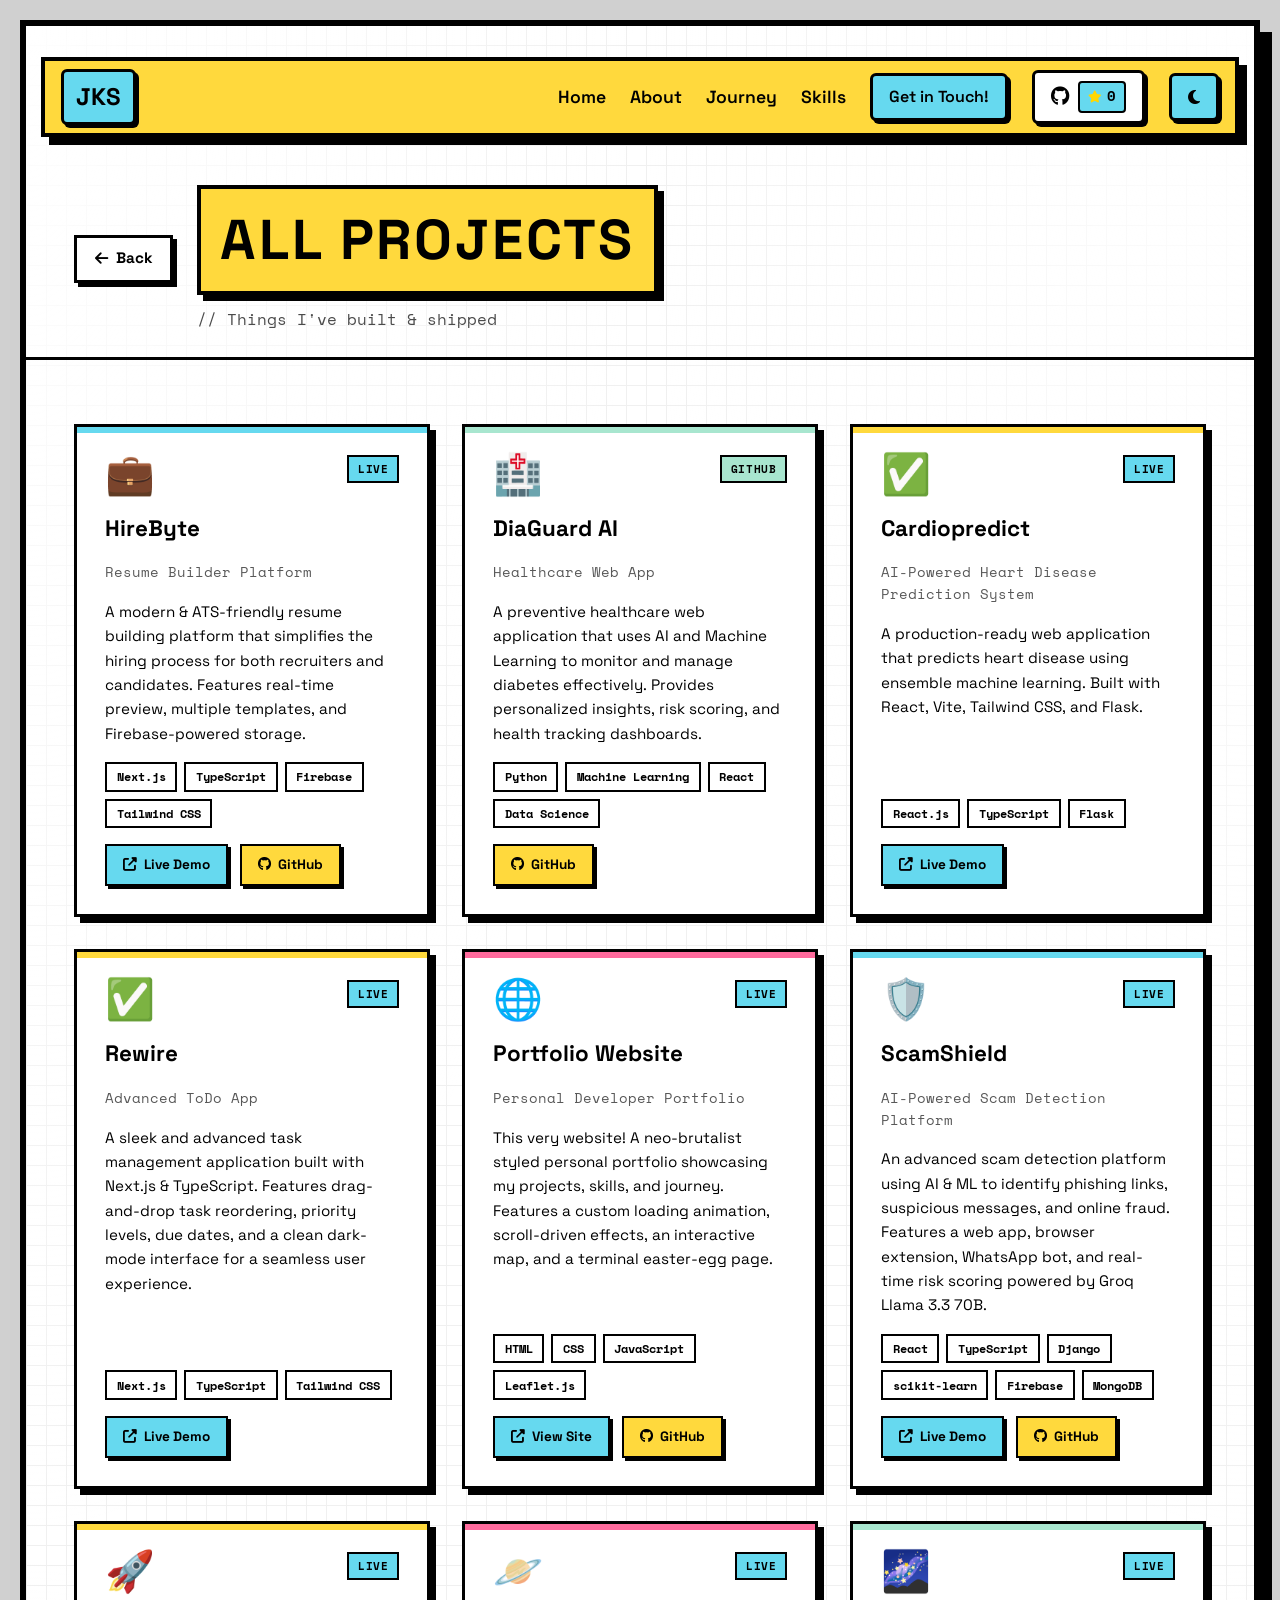
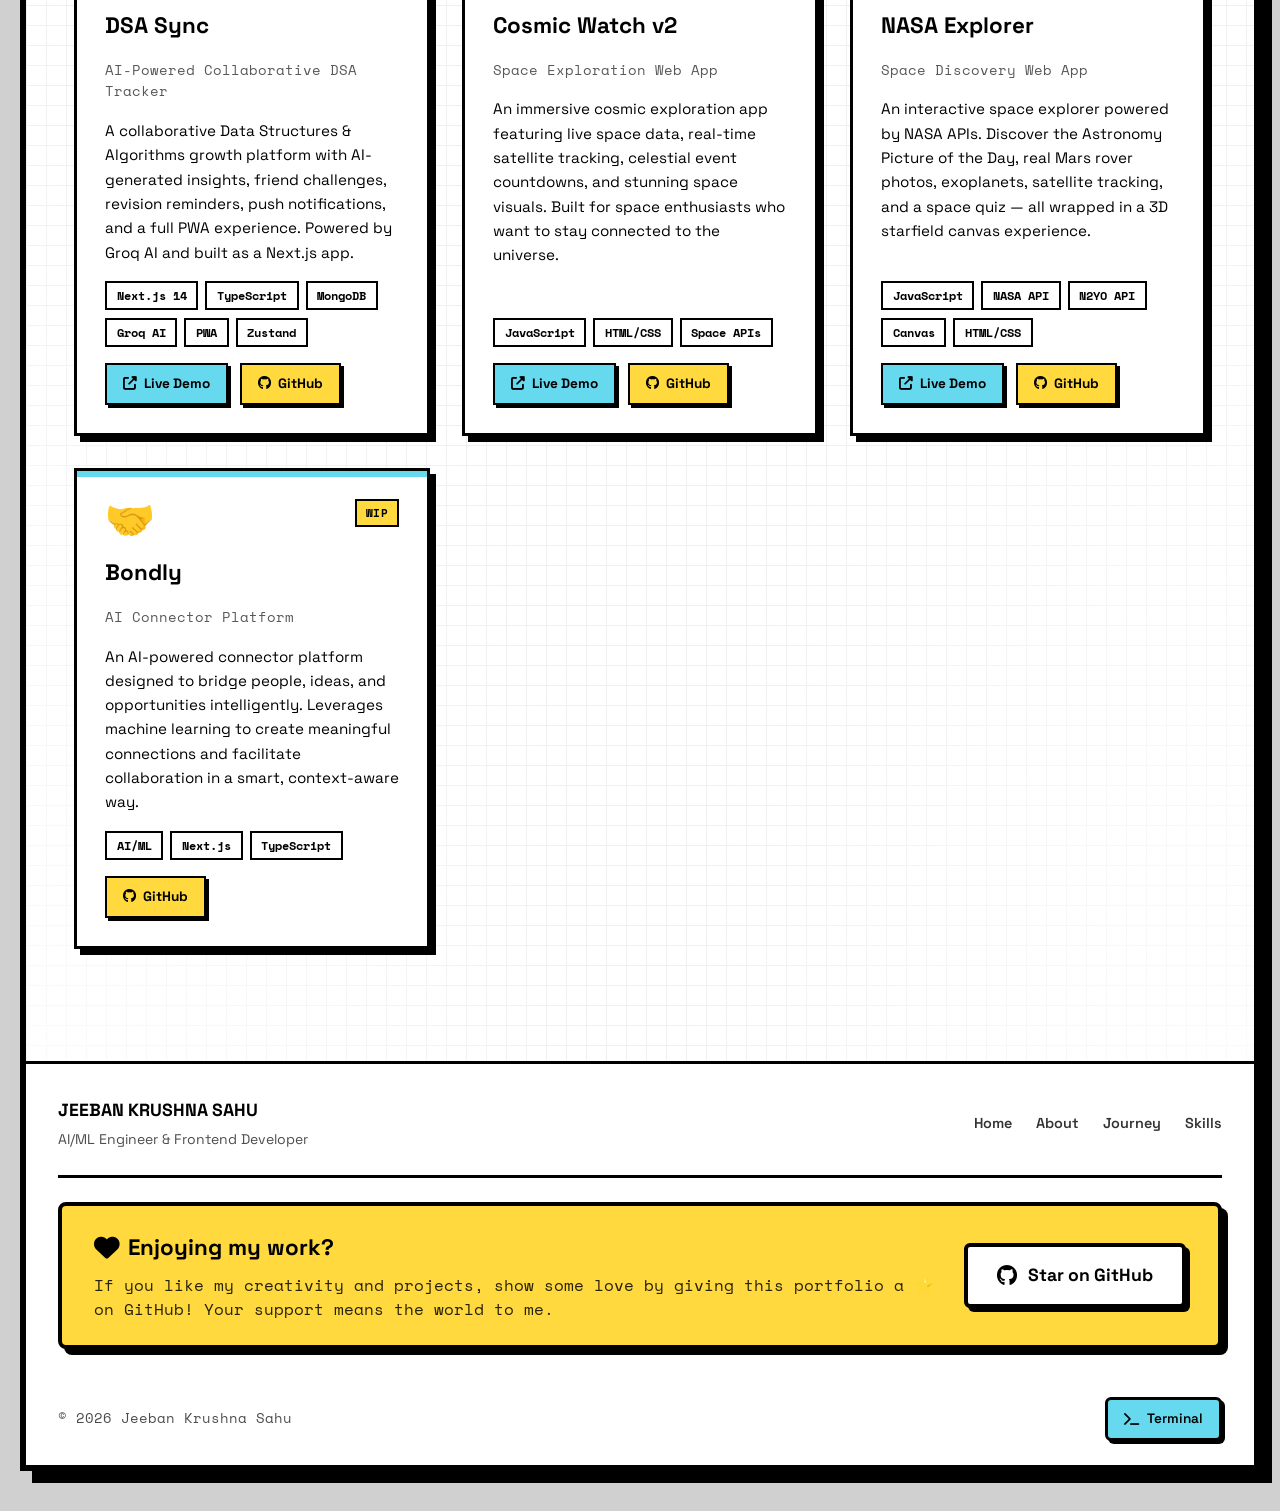
==== commit 0e30d0d2: "add one project" ====
--- a/projects.html
+++ b/projects.html
@@ -436,7 +436,32 @@
                     </div>
                 </div>
 
-                <!-- Project 3: Rewire -->
+                 <!-- Project 3: cardiopredict -->
+                <div class="project-card accent-yellow">
+                    <div class="project-card-header">
+                        <span class="project-emoji">✅</span>
+                        <span class="project-status status-live">Live</span>
+                    </div>
+                    <h2 class="project-name">Cardiopredict</h2>
+                    <p class="project-tagline">AI-Powered Heart Disease Prediction System</p>
+                    <p class="project-desc">
+                        A production-ready web application that predicts heart disease using ensemble machine learning. Built with React, Vite, Tailwind CSS, and Flask.
+
+
+                    </p>
+                    <div class="project-tags">
+                        <span class="project-tag">React.js</span>
+                        <span class="project-tag">TypeScript</span>
+                        <span class="project-tag">Flask</span>
+                    </div>
+                    <div class="project-actions">
+                        <a href="cardiopredict-sepia.vercel.app/" target="_blank" class="proj-btn proj-btn-live">
+                            <i class="fas fa-external-link-alt"></i> Live Demo
+                        </a>
+                    </div>
+                </div>
+
+                <!-- Project 4: Rewire -->
                 <div class="project-card accent-yellow">
                     <div class="project-card-header">
                         <span class="project-emoji">✅</span>
@@ -461,7 +486,7 @@
                     </div>
                 </div>
 
-                <!-- Project 4: marjoballabani.me (This Portfolio) -->
+                <!-- Project 5: marjoballabani.me (This Portfolio) -->
                 <div class="project-card accent-pink">
                     <div class="project-card-header">
                         <span class="project-emoji">🌐</span>
